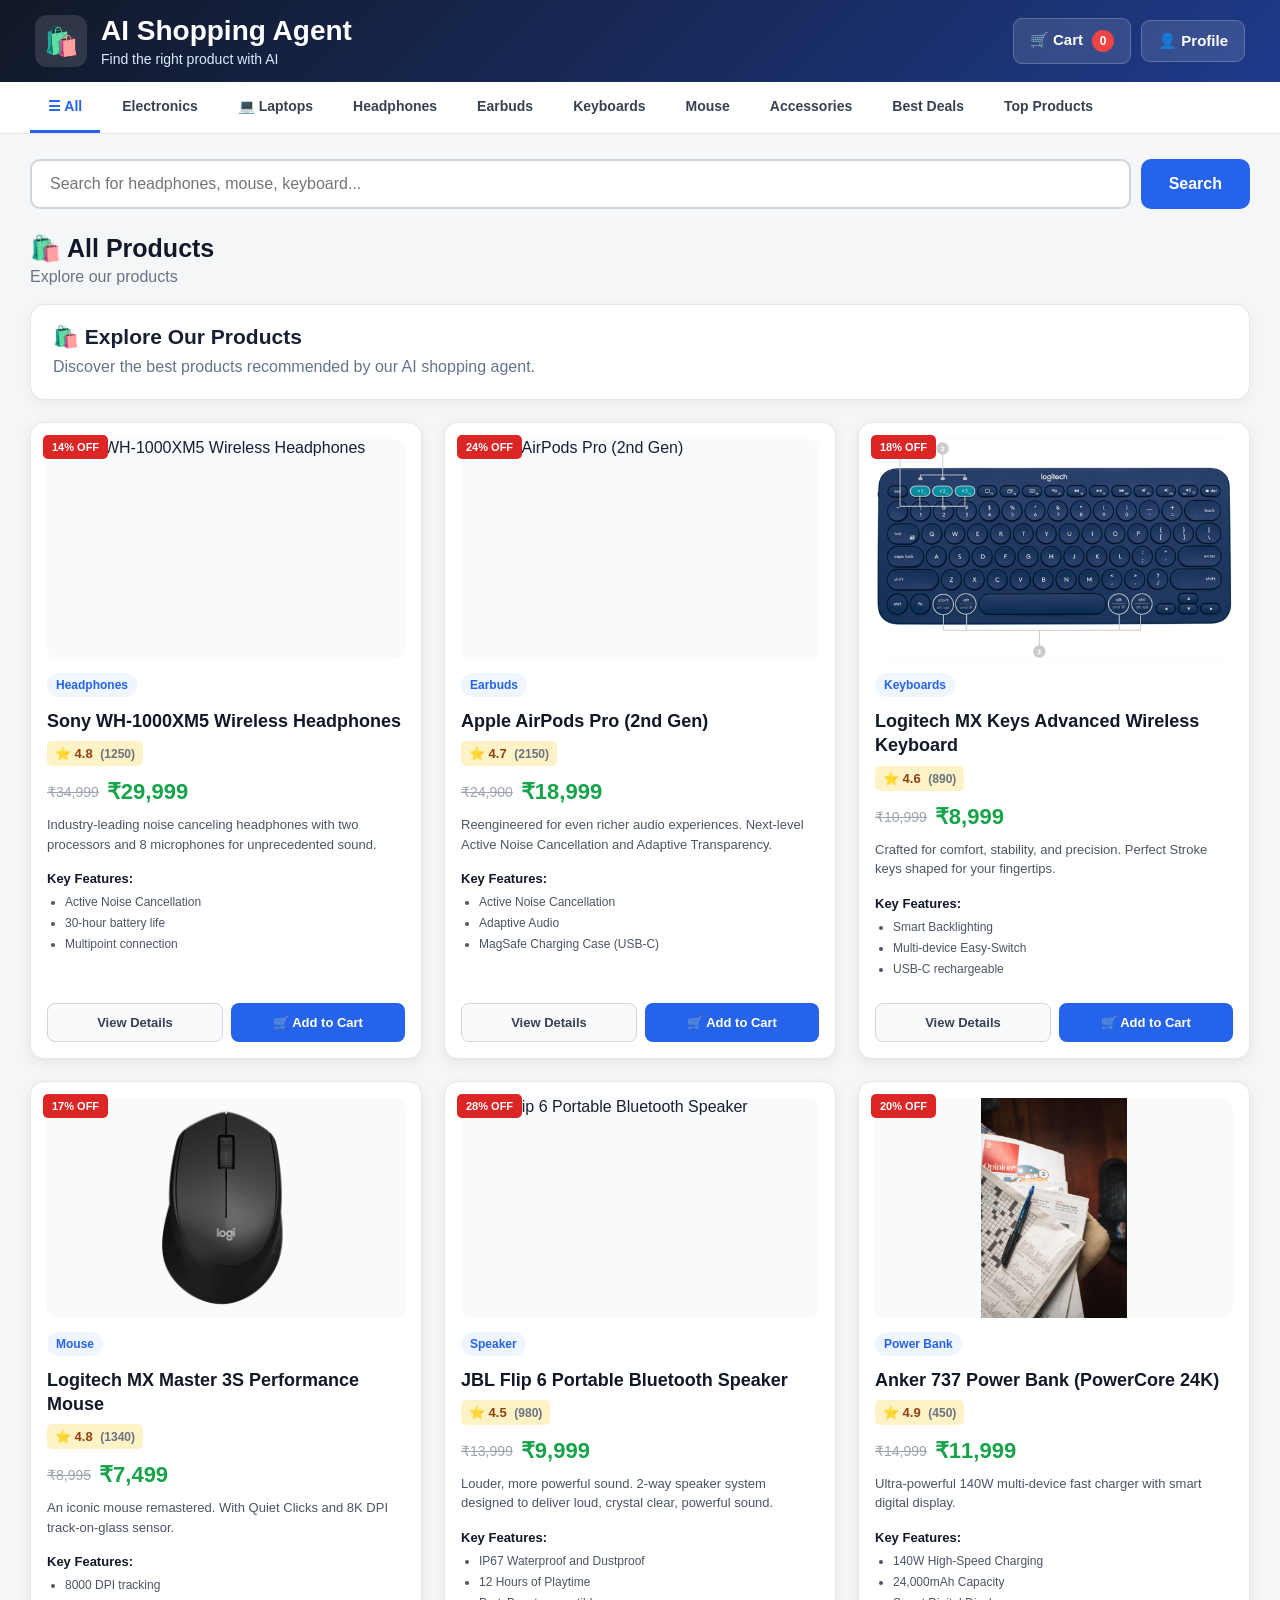
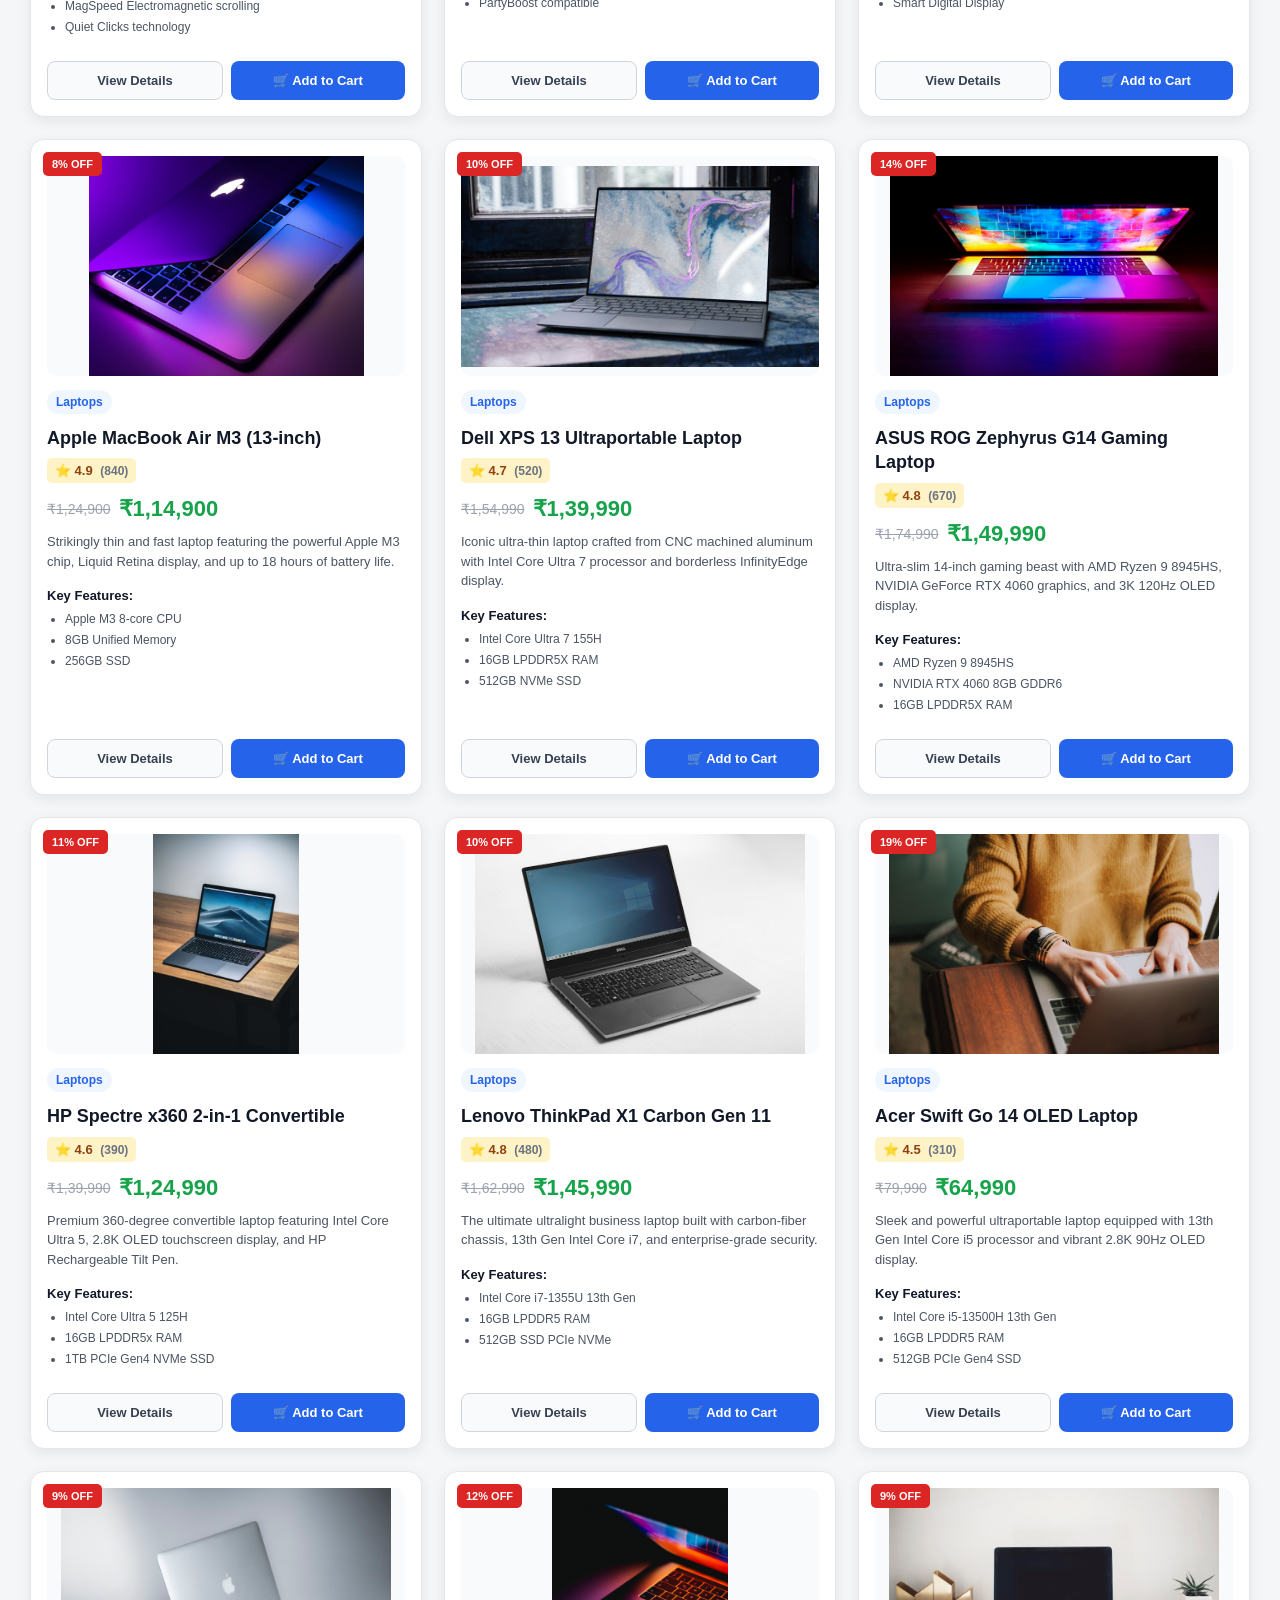
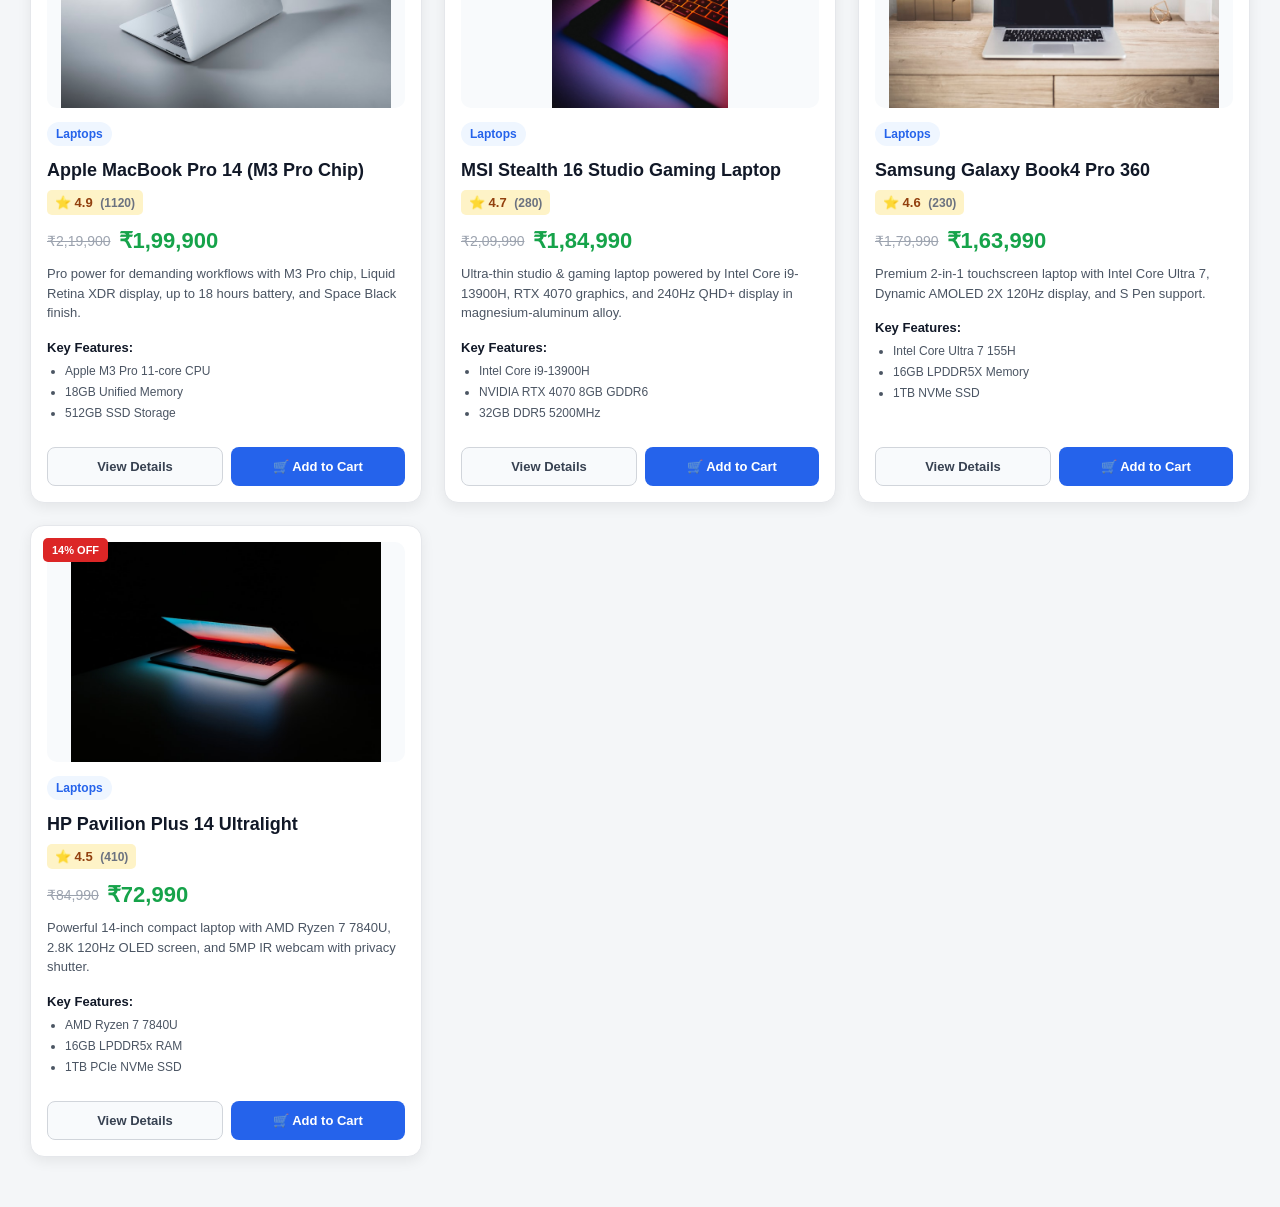
==== frontend/index.html @ 270a5b8c "Initial commit - AI Shopping Agent" ====
<!DOCTYPE html>
<html lang="en">
<head>
    <meta charset="UTF-8">
    <meta name="viewport" content="width=device-width, initial-scale=1.0">

    <title>AI Shopping Agent</title>

    <link rel="stylesheet" href="style.css">
</head>

<body>

    <!-- ================= HEADER ================= -->

    <header class="main-header">

        <div class="header-left">

            <div class="logo">🛍️</div>

            <div>
                <h1>AI Shopping Agent</h1>
                <p>Find the right product with AI</p>
            </div>

        </div>

        <div class="header-actions">

            <button
                id="cartButton"
                class="header-button"
                type="button"
            >
                🛒 Cart
                <span id="cartCount">0</span>
            </button>

            <button
                id="profileButton"
                class="header-button"
                type="button"
            >
                👤 Profile
            </button>

        </div>

    </header>


    <!-- ================= NAVIGATION ================= -->

    <nav class="navbar">

        <button
            class="nav-item active"
            data-category="all"
            type="button"
        >
            ☰ All
        </button>

        <button
            class="nav-item"
            data-category="electronics"
            type="button"
        >
            Electronics
        </button>

        <button
            class="nav-item"
            data-category="laptops"
            type="button"
        >
            💻 Laptops
        </button>

        <button
            class="nav-item"
            data-category="headphones"
            type="button"
        >
            Headphones
        </button>

        <button
            class="nav-item"
            data-category="earbuds"
            type="button"
        >
            Earbuds
        </button>

        <button
            class="nav-item"
            data-category="keyboards"
            type="button"
        >
            Keyboards
        </button>

        <button
            class="nav-item"
            data-category="mouse"
            type="button"
        >
            Mouse
        </button>

        <button
            class="nav-item"
            data-category="accessories"
            type="button"
        >
            Accessories
        </button>

        <button
            class="nav-item"
            data-category="deals"
            type="button"
        >
            Best Deals
        </button>

        <button
            class="nav-item"
            data-category="top"
            type="button"
        >
            Top Products
        </button>

    </nav>


    <!-- ================= MAIN ================= -->

    <main>

        <!-- ================= SEARCH ================= -->

        <section class="search-section">

            <div class="search-box">

                <input
                    type="text"
                    id="searchInput"
                    placeholder="Search for headphones, mouse, keyboard..."
                    autocomplete="off"
                >

                <button
                    id="searchButton"
                    type="button"
                >
                    Search
                </button>

            </div>

        </section>


        <!-- ================= AI ANSWER ================= -->

        <section
            id="aiAnswer"
            class="ai-answer"
            style="display:none;"
        >

            <h2>🤖 AI Recommendation</h2>

            <div id="aiAnswerContent"></div>

        </section>


        <!-- ================= PRODUCTS HEADER ================= -->

        <section class="products-header">

            <div>

                <h2>🛍️ All Products</h2>

                <p>
                    Explore our products
                </p>

            </div>

        </section>


        <!-- ================= PRODUCT AREA ================= -->

        <section class="product-section">

            <div class="product-intro">

                <h2>
                    🛍️ Explore Our Products
                </h2>

                <p>
                    Discover the best products recommended
                    by our AI shopping agent.
                </p>

            </div>


            <!--
                JavaScript loads all products here.
                CSS controls the horizontal grid.
            -->

            <div
                id="products"
                class="products"
            >

                <div
                    class="loading"
                    id="loading"
                >
                    Loading products...
                </div>

            </div>

        </section>

    </main>


    <!-- ================================================= -->
    <!-- ================= CART MODAL ==================== -->
    <!-- ================================================= -->

    <div
        id="cartModal"
        class="modal"
        style="display:none;"
    >

        <div class="modal-content">

            <button
                id="closeCart"
                class="modal-close"
                type="button"
            >
                ×
            </button>

            <h2>
                🛒 Your Cart
            </h2>

            <div id="cartItems">

                <p class="empty-message">
                    Your cart is empty.
                </p>

            </div>

            <div class="cart-footer">

                <strong>
                    Total:
                    ₹<span id="cartTotal">0</span>
                </strong>

                <button
                    id="checkoutButton"
                    class="checkout-button"
                    type="button"
                >
                    Proceed to Checkout
                </button>

            </div>

        </div>

    </div>


    <!-- ================================================= -->
    <!-- ================= CHECKOUT MODAL ================ -->
    <!-- ================================================= -->

    <!--
        IMPORTANT:
        This was missing from your previous index.html.

        Your script.js looks for:
        id="checkoutModal"

        So this section MUST exist.
    -->

    <div
        id="checkoutModal"
        class="modal"
        style="display:none;"
    >

        <div class="modal-content checkout-modal-content">

            <button
                id="closeCheckout"
                class="modal-close"
                type="button"
            >
                ×
            </button>


            <h2>
                💳 Checkout
            </h2>


            <p class="checkout-subtitle">
                Complete your order and proceed to payment.
            </p>


            <!-- ORDER SUMMARY -->

            <div
                id="checkoutSummary"
                class="checkout-summary"
            >

                <h3>
                    Order Summary
                </h3>

                <div id="checkoutItems">

                    <!-- JavaScript will add items here -->

                </div>


                <div class="checkout-total">

                    <strong>
                        Total Amount:
                    </strong>

                    <strong>
                        ₹<span id="checkoutTotal">0</span>
                    </strong>

                </div>

            </div>


            <!-- CUSTOMER DETAILS -->

            <div class="checkout-form">

                <h3>
                    Customer Details
                </h3>


                <label for="checkoutName">
                    Name
                </label>

                <input
                    type="text"
                    id="checkoutName"
                    placeholder="Enter your name"
                    autocomplete="name"
                >


                <label for="checkoutEmail">
                    Email
                </label>

                <input
                    type="email"
                    id="checkoutEmail"
                    placeholder="Enter your email"
                    autocomplete="email"
                >


                <label for="checkoutPhone">
                    Phone Number
                </label>

                <input
                    type="tel"
                    id="checkoutPhone"
                    placeholder="Enter your phone number"
                    autocomplete="tel"
                >


                <label for="checkoutAddress">
                    Delivery Address
                </label>

                <textarea
                    id="checkoutAddress"
                    placeholder="Enter full delivery address with pincode..."
                    rows="3"
                ></textarea>

            </div>


            <!-- PAYMENT BUTTON -->

            <button
                id="payNowButton"
                class="pay-now-button"
                type="button"
                onclick="startPayment()"
            >
                💳 Pay Now
            </button>


            <!-- BACK TO CART -->

            <button
                id="backToCart"
                class="back-cart-button"
                type="button"
            >
                ← Back to Cart
            </button>

        </div>

    </div>


    <!-- ================================================= -->
    <!-- ================= PROFILE MODAL ================= -->
    <!-- ================================================= -->

    <div
        id="profileModal"
        class="modal"
        style="display:none;"
    >

        <div class="modal-content profile-modal-content">

            <button
                id="closeProfile"
                class="modal-close"
                type="button"
            >
                ×
            </button>

            <!-- PROFILE HEADER BANNER -->
            <div class="profile-header-banner">
                <div class="profile-avatar-circle">
                    <span id="profileAvatarText">👤</span>
                </div>
                <div class="profile-user-headline">
                    <h2 id="profileDisplayName">User Account</h2>
                    <p id="profileDisplayEmail">Manage account settings, orders, and preferences</p>
                </div>
            </div>

            <!-- PROFILE TAB NAVIGATION -->
            <div class="profile-tabs">
                <button class="profile-tab active" data-tab="tab-account" type="button">
                    👤 Account
                </button>
                <button class="profile-tab" data-tab="tab-orders" type="button">
                    📦 My Orders
                </button>
                <button class="profile-tab" data-tab="tab-cart" type="button">
                    🛒 My Cart
                </button>
                <button class="profile-tab" data-tab="tab-settings" type="button">
                    ⚙️ Settings
                </button>
            </div>

            <!-- TAB 1: ACCOUNT DETAILS -->
            <div id="tab-account" class="profile-tab-content active">
                <div class="profile-info">
                    <label for="profileName">Full Name</label>
                    <input
                        type="text"
                        id="profileName"
                        placeholder="Enter your full name"
                        autocomplete="name"
                    >

                    <label for="profileEmail">Email Address</label>
                    <input
                        type="email"
                        id="profileEmail"
                        placeholder="Enter your email address"
                        autocomplete="email"
                    >

                    <label for="profilePhone">Phone Number</label>
                    <input
                        type="tel"
                        id="profilePhone"
                        placeholder="Enter your phone number"
                        autocomplete="tel"
                    >

                    <label for="profileAddress">Default Delivery Address</label>
                    <textarea
                        id="profileAddress"
                        placeholder="Enter default delivery address with pincode..."
                        rows="3"
                    ></textarea>

                    <button
                        id="saveProfile"
                        class="save-profile-button"
                        type="button"
                    >
                        💾 Save Account Details
                    </button>
                </div>
            </div>

            <!-- TAB 2: MY ORDERS -->
            <div id="tab-orders" class="profile-tab-content" style="display:none;">
                <div id="ordersList" class="orders-list">
                    <p class="empty-message">No past orders found. Start shopping today!</p>
                </div>
            </div>

            <!-- TAB 3: MY CART QUICK VIEW -->
            <div id="tab-cart" class="profile-tab-content" style="display:none;">
                <div id="profileCartSummary" class="profile-cart-summary">
                    <!-- JS renders cart preview -->
                </div>
            </div>

            <!-- TAB 4: SETTINGS & PREFERENCES -->
            <div id="tab-settings" class="profile-tab-content" style="display:none;">
                <div class="settings-group">
                    <div class="setting-item">
                        <div>
                            <strong>🔔 Order & Deal Notifications</strong>
                            <p style="font-size:12px; color:#64748b; margin-top:2px;">Get real-time AI recommendations and order updates</p>
                        </div>
                        <label class="toggle-switch">
                            <input type="checkbox" id="settingNotifications" checked>
                            <span class="slider"></span>
                        </label>
                    </div>

                    <div class="setting-item">
                        <div>
                            <strong>🌙 Dark Mode Theme</strong>
                            <p style="font-size:12px; color:#64748b; margin-top:2px;">Switch to high-contrast dark aesthetic UI</p>
                        </div>
                        <label class="toggle-switch">
                            <input type="checkbox" id="settingDarkMode">
                            <span class="slider"></span>
                        </label>
                    </div>

                    <div class="setting-item">
                        <div>
                            <strong>💱 Currency Symbol</strong>
                            <p style="font-size:12px; color:#64748b; margin-top:2px;">Choose display currency format</p>
                        </div>
                        <select id="settingCurrency" class="setting-select">
                            <option value="INR" selected>INR (₹)</option>
                            <option value="USD">USD ($)</option>
                            <option value="EUR">EUR (€)</option>
                        </select>
                    </div>

                    <div style="margin-top: 25px; border-top: 1px solid #e2e8f0; padding-top: 18px;">
                        <button type="button" class="danger-button" onclick="clearUserData()">
                            🗑️ Reset Local Account & Data
                        </button>
                    </div>
                </div>
            </div>

        </div>

    </div>


    <!-- ================================================= -->
    <!-- ============ ORDER SUCCESS MODAL ================ -->
    <!-- ================================================= -->

    <div
        id="orderSuccessModal"
        class="modal"
        style="display:none;"
    >

        <div class="modal-content success-modal-content" style="text-align: center; max-width: 500px;">

            <button
                id="closeOrderSuccess"
                class="modal-close"
                type="button"
                onclick="closeModal('orderSuccessModal')"
            >
                ×
            </button>

            <div style="font-size: 55px; margin-bottom: 8px;">🎉</div>

            <h2 style="color: #16a34a; margin-bottom: 6px;">Order Placed Successfully!</h2>
            <p style="color: #64748b; margin-bottom: 18px; font-size: 14px;">Thank you for shopping with AI Shopping Agent.</p>

            <div id="orderSuccessDetails" style="background: #f8fafc; border: 1px solid #e2e8f0; border-radius: 12px; padding: 16px; text-align: left; margin-bottom: 20px; font-size: 14px; line-height: 1.6;">
            </div>

            <button
                type="button"
                class="pay-now-button"
                style="background: #16a34a;"
                onclick="closeModal('orderSuccessModal')"
            >
                🛍️ Continue Shopping
            </button>

        </div>

    </div>



    <!-- ================================================= -->
    <!-- ============== PRODUCT DETAILS MODAL ============ -->
    <!-- ================================================= -->

    <div
        id="productModal"
        class="modal"
        style="display:none;"
    >

        <div class="modal-content product-modal-content">

            <button
                id="closeProduct"
                class="modal-close"
                type="button"
            >
                ×
            </button>

            <div id="productDetails"></div>

        </div>

    </div>


    <!-- ================================================= -->
    <!-- ================= TOAST MESSAGE ================= -->
    <!-- ================================================= -->

    <div
        id="toast"
        class="toast"
        style="display:none;"
    >
    </div>


    <!-- ================================================= -->
    <!-- ================= RAZORPAY ====================== -->
    <!-- ================================================= -->

    <!-- Razorpay Checkout SDK -->

    <script src="https://checkout.razorpay.com/v1/checkout.js"></script>


    <!-- ================================================= -->
    <!-- ================= YOUR SCRIPT ==================== -->
    <!-- ================================================= -->

    <script src="script.js"></script>

</body>
</html>
---- frontend/style.css ----
/* =========================================================
   GLOBAL
========================================================= */

* {
    box-sizing: border-box;
    margin: 0;
    padding: 0;
}

html {
    scroll-behavior: smooth;
}

body {
    font-family: Arial, Helvetica, sans-serif;
    background: #f4f6f8;
    color: #172033;
    min-height: 100vh;
}


/* =========================================================
   HEADER
========================================================= */

.main-header {
    width: 100%;
    min-height: 78px;
    background: linear-gradient(135deg, #111827, #1e3a8a);
    color: white;

    display: flex;
    align-items: center;
    justify-content: space-between;

    padding: 15px 35px;
    gap: 20px;
}

.header-left {
    display: flex;
    align-items: center;
    gap: 14px;
}

.logo {
    width: 52px;
    height: 52px;

    display: flex;
    align-items: center;
    justify-content: center;

    background: rgba(255, 255, 255, 0.12);
    border-radius: 12px;

    font-size: 28px;
}

.header-left h1 {
    font-size: 28px;
    margin-bottom: 4px;
}

.header-left p {
    font-size: 14px;
    color: #dbeafe;
}

.header-actions {
    display: flex;
    align-items: center;
    gap: 10px;
}

.header-button {
    border: 1px solid rgba(255,255,255,0.2);
    background: rgba(255,255,255,0.12);
    color: white;

    padding: 11px 16px;
    border-radius: 9px;

    cursor: pointer;
    font-size: 15px;
    font-weight: 600;

    transition: 0.2s ease;
}

.header-button:hover {
    background: rgba(255,255,255,0.22);
    transform: translateY(-1px);
}

#cartCount {
    display: inline-flex;

    min-width: 22px;
    height: 22px;

    align-items: center;
    justify-content: center;

    margin-left: 5px;

    background: #ef4444;
    color: white;

    border-radius: 50%;

    font-size: 12px;
    font-weight: bold;
}


/* =========================================================
   NAVIGATION
========================================================= */

.navbar {
    width: 100%;

    background: white;
    border-bottom: 1px solid #e5e7eb;

    display: flex;
    align-items: center;

    gap: 4px;

    padding: 0 30px;

    overflow-x: auto;
}

.nav-item {
    flex-shrink: 0;

    border: none;
    background: transparent;

    padding: 16px 18px;

    color: #374151;

    font-size: 14px;
    font-weight: 600;

    cursor: pointer;

    border-bottom: 3px solid transparent;

    transition: 0.2s ease;
}

.nav-item:hover {
    color: #2563eb;
    background: #f8fafc;
}

.nav-item.active {
    color: #2563eb;
    border-bottom-color: #2563eb;
}


/* =========================================================
   MAIN
========================================================= */

main {
    width: 100%;
    max-width: 1500px;

    margin: 0 auto;

    padding: 25px 30px 50px;
}


/* =========================================================
   SEARCH
========================================================= */

.search-section {
    margin-bottom: 25px;
}

.search-box {
    width: 100%;

    display: flex;
    align-items: stretch;

    gap: 10px;
}

.search-box input {
    flex: 1;

    min-width: 0;

    height: 50px;

    padding: 0 18px;

    border: 2px solid #d1d5db;
    border-radius: 10px;

    background: white;

    font-size: 16px;

    outline: none;

    transition: 0.2s ease;
}

.search-box input:focus {
    border-color: #2563eb;
    box-shadow: 0 0 0 3px rgba(37,99,235,0.1);
}

.search-box button {
    flex-shrink: 0;

    height: 50px;

    padding: 0 28px;

    border: none;
    border-radius: 10px;

    background: #2563eb;
    color: white;

    font-size: 16px;
    font-weight: bold;

    cursor: pointer;

    transition: 0.2s ease;
}

.search-box button:hover {
    background: #1d4ed8;
}


/* =========================================================
   AI ANSWER
========================================================= */

#aiAnswer {
    background: white;

    border: 1px solid #dbeafe;
    border-left: 5px solid #2563eb;

    border-radius: 14px;

    padding: 22px 25px;

    margin-bottom: 25px;

    box-shadow: 0 5px 18px rgba(0,0,0,0.06);
}

#aiAnswer h2 {
    color: #2563eb;
    font-size: 21px;
    margin-bottom: 15px;
}

#aiAnswerContent {
    color: #374151;
    line-height: 1.6;
}

.recommendation-item {
    background: #f8fafc;

    border-left: 4px solid #2563eb;

    padding: 13px 15px;

    margin: 10px 0;

    border-radius: 7px;

    font-size: 16px;
    font-weight: 600;
}

.recommendation-reason {
    margin: 6px 0 12px 18px;

    color: #4b5563;

    line-height: 1.5;
}


/* =========================================================
   PRODUCTS HEADER
========================================================= */

.products-header {
    display: flex;
    align-items: center;
    justify-content: space-between;

    margin-bottom: 18px;
}

.products-header h2 {
    font-size: 25px;
    color: #111827;
}

.products-header p {
    margin-top: 5px;
    color: #6b7280;
}


/* =========================================================
   PRODUCT SECTION
========================================================= */

.product-section {
    width: 100%;
}

.product-intro {
    background: white;

    padding: 20px 22px;

    border-radius: 14px;

    margin-bottom: 22px;

    border: 1px solid #e5e7eb;

    box-shadow: 0 3px 12px rgba(0,0,0,0.05);
}

.product-intro h2 {
    font-size: 21px;
    margin-bottom: 6px;
}

.product-intro p {
    color: #64748b;
    line-height: 1.5;
}


/* =========================================================
   PRODUCT GRID
   THIS IS THE IMPORTANT PART
========================================================= */

#products,
.products {
    width: 100%;

    display: grid;

    /*
       4 PRODUCTS PER ROW ON LARGE SCREENS
    */
    grid-template-columns: repeat(4, minmax(0, 1fr));

    gap: 22px;

    align-items: stretch;
}


/* =========================================================
   PRODUCT CARD
========================================================= */

.product-card {
    position: relative;

    width: 100%;
    min-width: 0;

    background: #ffffff;

    border: 1px solid #e5e7eb;

    border-radius: 14px;

    padding: 16px;

    overflow: hidden;

    display: flex;
    flex-direction: column;

    box-shadow: 0 4px 14px rgba(0,0,0,0.07);

    transition:
        transform 0.2s ease,
        box-shadow 0.2s ease;

    min-height: 470px;
}

.product-card:hover {
    transform: translateY(-5px);

    box-shadow: 0 12px 28px rgba(0,0,0,0.13);
}


/* =========================================================
   PRODUCT IMAGE
========================================================= */

.product-image {
    width: 100%;
    height: 220px;

    object-fit: contain;

    display: block;

    background: #f8fafc;

    border-radius: 10px;

    margin-bottom: 14px;
}


/* =========================================================
   DISCOUNT
========================================================= */

.discount-badge {
    position: absolute;

    top: 12px;
    left: 12px;

    z-index: 5;

    background: #dc2626;
    color: white;

    padding: 6px 9px;

    border-radius: 5px;

    font-size: 11px;
    font-weight: 700;
}


/* =========================================================
   CATEGORY
========================================================= */

.category {
    display: inline-block;

    width: fit-content;

    padding: 5px 9px;

    margin-bottom: 7px;

    background: #eff6ff;
    color: #2563eb;

    border-radius: 20px;

    font-size: 12px;
    font-weight: 600;

    text-transform: capitalize;
}


/* =========================================================
   PRODUCT TITLE
========================================================= */

.product-card h3 {
    font-size: 18px;

    line-height: 1.35;

    color: #111827;

    margin: 5px 0 8px;
}


/* =========================================================
   RATING
========================================================= */

.rating {
    display: inline-block;

    width: fit-content;

    background: #fef3c7;
    color: #92400e;

    padding: 5px 8px;

    border-radius: 5px;

    font-size: 13px;
    font-weight: 600;

    margin-bottom: 8px;
}

.review-count {
    color: #6b7280;

    font-size: 12px;

    margin-left: 4px;
}


/* =========================================================
   PRICE
========================================================= */

.price-section {
    display: flex;

    align-items: center;

    flex-wrap: wrap;

    gap: 8px;

    margin: 5px 0 10px;
}

.old-price {
    color: #9ca3af;

    font-size: 14px;

    text-decoration: line-through;
}

.price-section .price {
    color: #16a34a;

    font-size: 22px;

    font-weight: 700;

    margin: 0;
}


/* =========================================================
   PRODUCT DESCRIPTION
========================================================= */

.product-card p {
    color: #4b5563;

    font-size: 13px;

    line-height: 1.5;

    margin-bottom: 10px;
}

.product-card strong {
    display: block;

    color: #111827;

    font-size: 13px;

    margin: 7px 0;
}

.product-card ul {
    padding-left: 18px;

    margin-bottom: 12px;
}

.product-card li {
    color: #4b5563;

    font-size: 12px;

    line-height: 1.5;

    margin-bottom: 3px;
}


/* =========================================================
   PRODUCT ACTIONS
========================================================= */

.product-actions {
    display: flex;

    gap: 8px;

    margin-top: auto;

    padding-top: 10px;
}

.details-button {
    flex: 1;

    border: 1px solid #d1d5db;

    background: #f8fafc;
    color: #374151;

    padding: 11px 8px;

    border-radius: 8px;

    cursor: pointer;

    font-weight: 600;

    font-size: 13px;

    transition: 0.2s ease;
}

.details-button:hover {
    background: #e5e7eb;
}


/* =========================================================
   BUY BUTTON
========================================================= */

.buy-button {
    flex: 1;

    display: block;

    width: 100%;

    text-align: center;

    padding: 11px 8px;

    border: none;

    border-radius: 8px;

    background: #2563eb;
    color: white;

    text-decoration: none;

    font-size: 13px;
    font-weight: 700;

    cursor: pointer;

    transition: 0.2s ease;
}

.buy-button:hover {
    background: #1d4ed8;
}


/* =========================================================
   LOADING
========================================================= */

.loading {
    grid-column: 1 / -1;

    text-align: center;

    padding: 50px 20px;

    background: white;

    border-radius: 14px;

    color: #2563eb;

    font-size: 17px;

    border: 1px solid #e5e7eb;
}


/* =========================================================
   ERROR
========================================================= */

.error {
    grid-column: 1 / -1;

    color: #b91c1c;

    background: #fee2e2;

    border: 1px solid #fecaca;

    padding: 16px;

    border-radius: 10px;

    text-align: center;
}


/* =========================================================
   MODAL
========================================================= */

.modal {
    position: fixed;

    inset: 0;

    z-index: 9999;

    background: rgba(0,0,0,0.65);

    display: none;

    align-items: center;
    justify-content: center;

    padding: 20px;
}

.modal.show {
    display: flex !important;
}

.modal-content {
    position: relative;

    width: 100%;
    max-width: 600px;

    max-height: 90vh;

    overflow-y: auto;

    background: white;

    border-radius: 16px;

    padding: 28px;

    box-shadow: 0 20px 60px rgba(0,0,0,0.3);
}

.modal-close {
    position: absolute;

    top: 12px;
    right: 12px;

    width: 35px;
    height: 35px;

    border: none;

    border-radius: 50%;

    background: #f1f5f9;

    color: #374151;

    font-size: 22px;

    cursor: pointer;

    z-index: 10;
}

.modal-close:hover {
    background: #e2e8f0;
}


/* =========================================================
   CART
========================================================= */

#cartItems {
    margin-top: 20px;
    display: flex;
    flex-direction: column;
    gap: 12px;
}

.cart-item {
    display: flex;
    align-items: center;
    gap: 14px;
    padding: 12px;
    background: #f8fafc;
    border: 1px solid #e2e8f0;
    border-radius: 10px;
}

.cart-item img {
    width: 60px;
    height: 60px;
    object-fit: contain;
    background: white;
    border-radius: 8px;
    padding: 4px;
}

.cart-item-details {
    flex: 1;
    min-width: 0;
}

.cart-item-details h4 {
    font-size: 14px;
    font-weight: 600;
    color: #1e293b;
    margin-bottom: 4px;
    white-space: nowrap;
    overflow: hidden;
    text-overflow: ellipsis;
}

.cart-item-price {
    font-size: 14px;
    font-weight: 700;
    color: #16a34a;
}

.cart-item-controls {
    display: flex;
    align-items: center;
    gap: 8px;
}

.cart-item-controls button {
    width: 28px;
    height: 28px;
    border: 1px solid #cbd5e1;
    background: white;
    border-radius: 6px;
    cursor: pointer;
    font-weight: bold;
    display: flex;
    align-items: center;
    justify-content: center;
    transition: 0.2s ease;
}

.cart-item-controls button:hover {
    background: #e2e8f0;
}

.cart-item-controls button.remove-btn {
    border: none;
    background: #fee2e2;
    color: #ef4444;
}

.cart-item-controls button.remove-btn:hover {
    background: #fca5a5;
}

.buy-button.in-cart {
    background: #059669;
}

.buy-button.in-cart:hover {
    background: #047857;
}

.pay-now-button {
    width: 100%;
    background: #2563eb;
    color: white;
    border: none;
    border-radius: 10px;
    padding: 14px;
    font-size: 16px;
    font-weight: 700;
    cursor: pointer;
    margin-top: 18px;
    transition: 0.2s ease;
}

.pay-now-button:hover {
    background: #1d4ed8;
}

.back-cart-button {
    width: 100%;
    background: transparent;
    color: #64748b;
    border: 1px solid #cbd5e1;
    border-radius: 10px;
    padding: 11px;
    font-size: 14px;
    font-weight: 600;
    cursor: pointer;
    margin-top: 10px;
    transition: 0.2s ease;
}

.back-cart-button:hover {
    background: #f1f5f9;
    color: #1e293b;
}

.empty-message {
    text-align: center;
    padding: 30px;
    color: #6b7280;
}

.cart-footer {
    display: flex;

    align-items: center;
    justify-content: space-between;

    gap: 15px;

    margin-top: 22px;

    padding-top: 18px;

    border-top: 1px solid #e5e7eb;
}

.checkout-button {
    border: none;

    background: #16a34a;
    color: white;

    padding: 12px 18px;

    border-radius: 9px;

    cursor: pointer;

    font-size: 14px;
    font-weight: 700;

    transition: 0.2s ease;
}

.checkout-button:hover {
    background: #15803d;
}


/* =========================================================
   PROFILE
========================================================= */

/* =========================================================
   PROFILE & ACCOUNT HUB
========================================================= */

.profile-modal-content {
    max-width: 650px;
    padding: 24px;
}

.profile-header-banner {
    display: flex;
    align-items: center;
    gap: 16px;
    background: linear-gradient(135deg, #1e3a8a, #2563eb);
    color: white;
    padding: 18px 22px;
    border-radius: 12px;
    margin-bottom: 20px;
}

.profile-avatar-circle {
    width: 56px;
    height: 56px;
    border-radius: 50%;
    background: rgba(255, 255, 255, 0.2);
    backdrop-filter: blur(5px);
    display: flex;
    align-items: center;
    justify-content: center;
    font-size: 28px;
    border: 2px solid rgba(255, 255, 255, 0.4);
    flex-shrink: 0;
}

.profile-user-headline h2 {
    font-size: 20px;
    font-weight: 700;
    margin-bottom: 2px;
    color: white;
}

.profile-user-headline p {
    font-size: 13px;
    color: #dbeafe;
}

.profile-tabs {
    display: flex;
    gap: 6px;
    border-bottom: 2px solid #e2e8f0;
    margin-bottom: 20px;
    overflow-x: auto;
}

.profile-tab {
    border: none;
    background: transparent;
    padding: 10px 16px;
    font-size: 14px;
    font-weight: 600;
    color: #64748b;
    cursor: pointer;
    border-bottom: 3px solid transparent;
    margin-bottom: -2px;
    transition: 0.2s ease;
    white-space: nowrap;
}

.profile-tab:hover {
    color: #2563eb;
}

.profile-tab.active {
    color: #2563eb;
    border-bottom-color: #2563eb;
}

.profile-tab-content {
    animation: fadeIn 0.25s ease-in-out;
}

@keyframes fadeIn {
    from { opacity: 0; transform: translateY(4px); }
    to { opacity: 1; transform: translateY(0); }
}

.profile-info {
    display: flex;
    flex-direction: column;
    text-align: left;
    gap: 8px;
}

.profile-info label {
    font-size: 13px;
    font-weight: 600;
    color: #374151;
    margin-top: 6px;
}

.profile-info input,
.profile-info textarea {
    width: 100%;
    padding: 12px;
    border: 1px solid #d1d5db;
    border-radius: 8px;
    outline: none;
    font-family: inherit;
    font-size: 14px;
    transition: 0.2s ease;
}

.profile-info input:focus,
.profile-info textarea:focus {
    border-color: #2563eb;
    box-shadow: 0 0 0 3px rgba(37,99,235,0.1);
}

.save-profile-button {
    margin-top: 16px;
    padding: 13px;
    border: none;
    border-radius: 9px;
    background: #2563eb;
    color: white;
    font-weight: 700;
    font-size: 15px;
    cursor: pointer;
    transition: 0.2s ease;
}

.save-profile-button:hover {
    background: #1d4ed8;
}

/* ORDER HISTORY CARDS */
.orders-list {
    display: flex;
    flex-direction: column;
    gap: 14px;
    max-height: 400px;
    overflow-y: auto;
}

.order-card {
    background: #f8fafc;
    border: 1px solid #e2e8f0;
    border-radius: 12px;
    padding: 16px;
    text-align: left;
    transition: 0.2s ease;
}

.order-card:hover {
    border-color: #cbd5e1;
    box-shadow: 0 4px 12px rgba(0,0,0,0.05);
}

.order-card-header {
    display: flex;
    justify-content: space-between;
    align-items: center;
    margin-bottom: 10px;
    padding-bottom: 10px;
    border-bottom: 1px dashed #cbd5e1;
}

.order-card-id {
    font-weight: 700;
    color: #2563eb;
    font-size: 14px;
}

.order-card-status {
    padding: 4px 10px;
    border-radius: 20px;
    font-size: 11px;
    font-weight: 700;
    background: #dcfce7;
    color: #15803d;
}

.order-card-body {
    font-size: 13px;
    color: #475569;
    line-height: 1.6;
}

/* SETTINGS & TOGGLE SWITCHES */
.settings-group {
    display: flex;
    flex-direction: column;
    gap: 16px;
    text-align: left;
}

.setting-item {
    display: flex;
    justify-content: space-between;
    align-items: center;
    padding: 14px 16px;
    background: #f8fafc;
    border: 1px solid #e2e8f0;
    border-radius: 10px;
}

.setting-select {
    padding: 8px 12px;
    border-radius: 8px;
    border: 1px solid #cbd5e1;
    outline: none;
    font-size: 14px;
}

.toggle-switch {
    position: relative;
    display: inline-block;
    width: 48px;
    height: 26px;
    flex-shrink: 0;
}

.toggle-switch input {
    opacity: 0;
    width: 0;
    height: 0;
}

.slider {
    position: absolute;
    cursor: pointer;
    inset: 0;
    background-color: #cbd5e1;
    transition: .3s;
    border-radius: 34px;
}

.slider:before {
    position: absolute;
    content: "";
    height: 20px;
    width: 20px;
    left: 3px;
    bottom: 3px;
    background-color: white;
    transition: .3s;
    border-radius: 50%;
}

input:checked + .slider {
    background-color: #2563eb;
}

input:checked + .slider:before {
    transform: translateX(22px);
}

.danger-button {
    width: 100%;
    padding: 12px;
    background: #fee2e2;
    color: #dc2626;
    border: 1px solid #fca5a5;
    border-radius: 8px;
    font-weight: 700;
    cursor: pointer;
    transition: 0.2s ease;
}

.danger-button:hover {
    background: #fca5a5;
    color: #991b1b;
}

/* =========================================================
   DARK MODE THEME OVERRIDES
========================================================= */

body.dark-mode {
    background: #0f172a;
    color: #f8fafc;
}

body.dark-mode .main-header {
    background: linear-gradient(135deg, #020617, #1e293b);
}

body.dark-mode .navbar {
    background: #1e293b;
    border-bottom-color: #334155;
}

body.dark-mode .nav-item {
    color: #cbd5e1;
}

body.dark-mode .nav-item:hover,
body.dark-mode .nav-item.active {
    color: #60a5fa;
    background: #334155;
    border-bottom-color: #60a5fa;
}

body.dark-mode .product-card,
body.dark-mode .product-intro,
body.dark-mode #aiAnswer,
body.dark-mode .modal-content {
    background: #1e293b;
    border-color: #334155;
    color: #f8fafc;
}

body.dark-mode .product-card h3,
body.dark-mode .products-header h2,
body.dark-mode .product-intro h2,
body.dark-mode .modal-content h2,
body.dark-mode .modal-content h3,
body.dark-mode .modal-content h4 {
    color: #f8fafc;
}

body.dark-mode .product-card p,
body.dark-mode .product-card li,
body.dark-mode .product-intro p {
    color: #94a3b8;
}

body.dark-mode .product-image,
body.dark-mode .cart-item,
body.dark-mode .order-card,
body.dark-mode .setting-item,
body.dark-mode .checkout-summary,
body.dark-mode #orderSuccessDetails {
    background: #0f172a !important;
    border-color: #334155 !important;
    color: #f8fafc !important;
}

body.dark-mode input,
body.dark-mode textarea,
body.dark-mode select {
    background: #0f172a;
    color: #f8fafc;
    border-color: #334155;
}

body.dark-mode .details-button {
    background: #334155;
    color: #f8fafc;
    border-color: #475569;
}

body.dark-mode .modal-close {
    background: #334155;
    color: #f8fafc;
}


.save-profile-button:hover {
    background: #1d4ed8;
}


/* =========================================================
   CHECKOUT
========================================================= */

.checkout-modal-content {
    max-width: 650px;
}

.checkout-modal-content h2 {
    font-size: 25px;

    margin-bottom: 18px;
}

.checkout-container h3 {
    font-size: 17px;

    margin: 18px 0 12px;

    color: #111827;
}

.checkout-summary {
    background: #f8fafc;

    border: 1px solid #e5e7eb;

    border-radius: 10px;

    padding: 15px;
}

.checkout-total {
    display: flex;

    justify-content: space-between;

    align-items: center;

    border-top: 1px solid #d1d5db;

    padding-top: 14px;

    margin-top: 12px;

    font-size: 17px;
}

.checkout-form {
    display: flex;

    flex-direction: column;

    gap: 7px;
}

.checkout-form label {
    color: #374151;

    font-size: 13px;

    font-weight: 600;

    margin-top: 5px;
}

.checkout-form input,
.checkout-form textarea {
    width: 100%;

    padding: 12px;

    border: 1px solid #d1d5db;

    border-radius: 8px;

    font-family: inherit;

    font-size: 14px;

    outline: none;

    resize: vertical;
}

.checkout-form input:focus,
.checkout-form textarea:focus {
    border-color: #2563eb;

    box-shadow: 0 0 0 2px rgba(37,99,235,0.1);
}

.payment-section {
    margin-top: 20px;
}

#razorpayButton {
    width: 100%;

    background: #2563eb;

    color: white;

    border: none;

    border-radius: 9px;

    padding: 14px;

    font-size: 16px;

    font-weight: 700;

    cursor: pointer;
}

#razorpayButton:hover {
    background: #1d4ed8;
}


/* =========================================================
   PRODUCT DETAILS
========================================================= */

.product-modal-content {
    max-width: 650px;
}

#productDetails {
    padding-top: 15px;
}

.modal-product-image {
    display: block;

    width: 260px;
    height: 260px;

    object-fit: contain;

    margin: 10px auto 20px;

    background: #f8fafc;

    border-radius: 12px;
}

.modal-category {
    color: #64748b;

    margin-bottom: 10px;
}

.modal-price {
    font-size: 26px;

    font-weight: 700;

    color: #16a34a;

    margin: 10px 0;
}

.modal-description {
    color: #4b5563;

    line-height: 1.6;

    margin-bottom: 15px;
}

.modal-features {
    padding-left: 20px;

    line-height: 1.8;

    color: #374151;
}

.modal-buy {
    display: block;

    margin-top: 20px;

    width: 100%;
}


/* =========================================================
   TOAST
========================================================= */

.toast {
    position: fixed;

    bottom: 25px;
    right: 25px;

    z-index: 10000;

    background: #111827;
    color: white;

    padding: 13px 18px;

    border-radius: 9px;

    box-shadow: 0 8px 25px rgba(0,0,0,0.2);

    font-size: 14px;

    max-width: 350px;
}


/* =========================================================
   LARGE SCREEN
========================================================= */

@media (min-width: 1400px) {

    #products,
    .products {
        grid-template-columns: repeat(4, minmax(0, 1fr));
    }

}


/* =========================================================
   MEDIUM SCREEN
   3 PRODUCTS PER ROW
========================================================= */

@media (min-width: 901px) and (max-width: 1399px) {

    #products,
    .products {
        grid-template-columns: repeat(3, minmax(0, 1fr));
    }

}


/* =========================================================
   TABLET
   2 PRODUCTS PER ROW
========================================================= */

@media (min-width: 601px) and (max-width: 900px) {

    main {
        padding-left: 18px;
        padding-right: 18px;
    }

    #products,
    .products {
        grid-template-columns: repeat(2, minmax(0, 1fr));
    }

    .main-header {
        padding: 14px 18px;
    }

    .navbar {
        padding: 0 15px;
    }

}


/* =========================================================
   MOBILE
   1 PRODUCT PER ROW
========================================================= */

@media (max-width: 600px) {

    .main-header {
        padding: 14px;

        flex-direction: column;

        align-items: stretch;
    }

    .header-left {
        justify-content: center;
    }

    .header-left h1 {
        font-size: 22px;
    }

    .header-left p {
        font-size: 12px;
    }

    .header-actions {
        justify-content: center;
    }

    .header-button {
        flex: 1;
    }

    .navbar {
        padding: 0 10px;
    }

    .nav-item {
        padding: 14px 13px;
    }

    main {
        padding: 18px 12px 35px;
    }

    .search-box {
        flex-direction: column;
    }

    .search-box button {
        width: 100%;
    }

    #products,
    .products {
        grid-template-columns: 1fr;
    }

    .product-card {
        min-height: auto;
    }

    .product-image {
        height: 230px;
    }

    .cart-footer {
        flex-direction: column;

        align-items: stretch;
    }

    .checkout-button {
        width: 100%;
    }

    .modal {
        padding: 10px;
    }

    .modal-content {
        padding: 22px 17px;
    }

    .modal-product-image {
        width: 200px;
        height: 200px;
    }

}
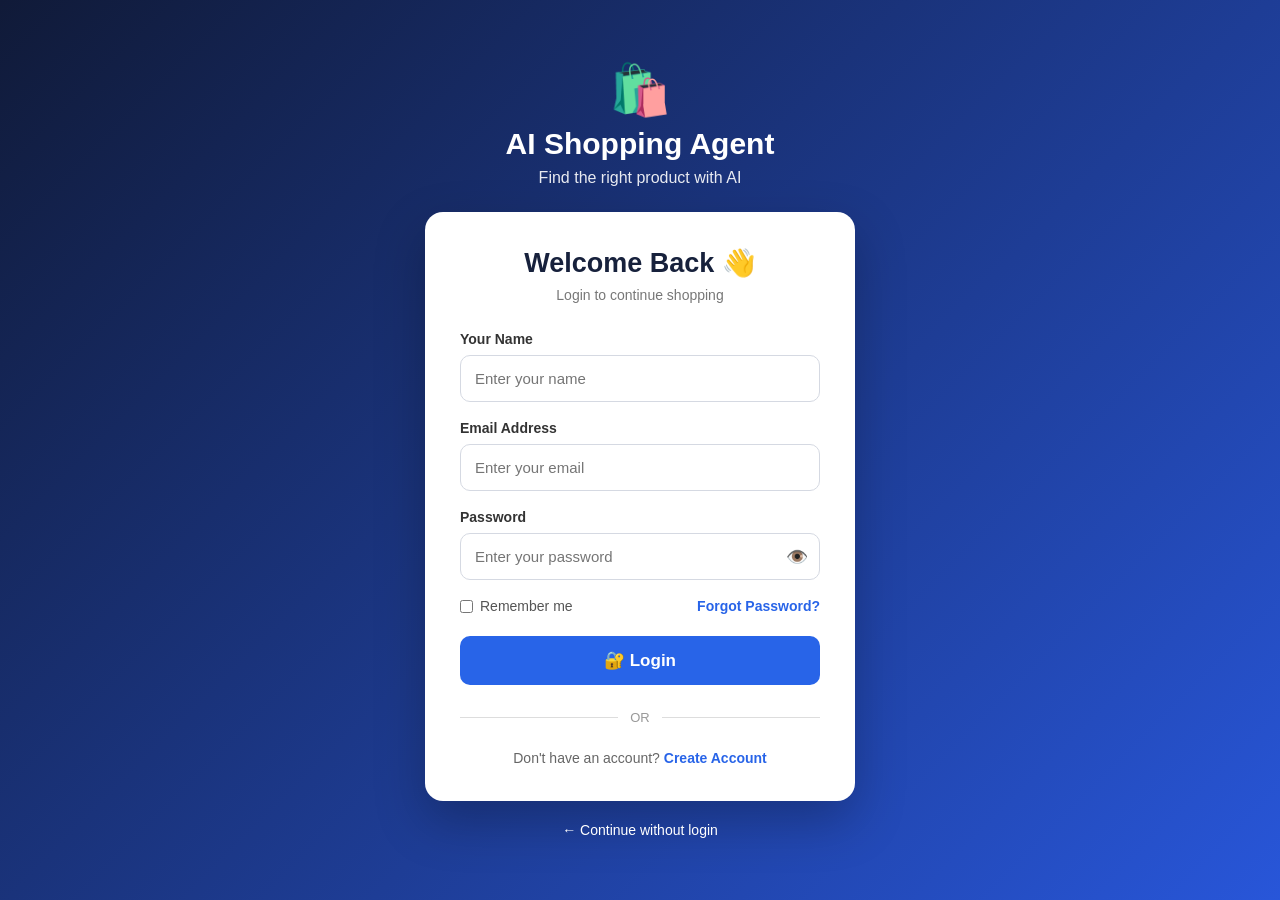
==== commit 48aa2bb5: "Add login protection" ====
--- a/frontend/index.html
+++ b/frontend/index.html
@@ -10,6 +10,11 @@
 </head>
 
 <body>
+    <script>
+if (localStorage.getItem("isLoggedIn") !== "true") {
+    window.location.href = "login.html";
+}
+</script>
 
     <!-- ================= HEADER ================= -->
 
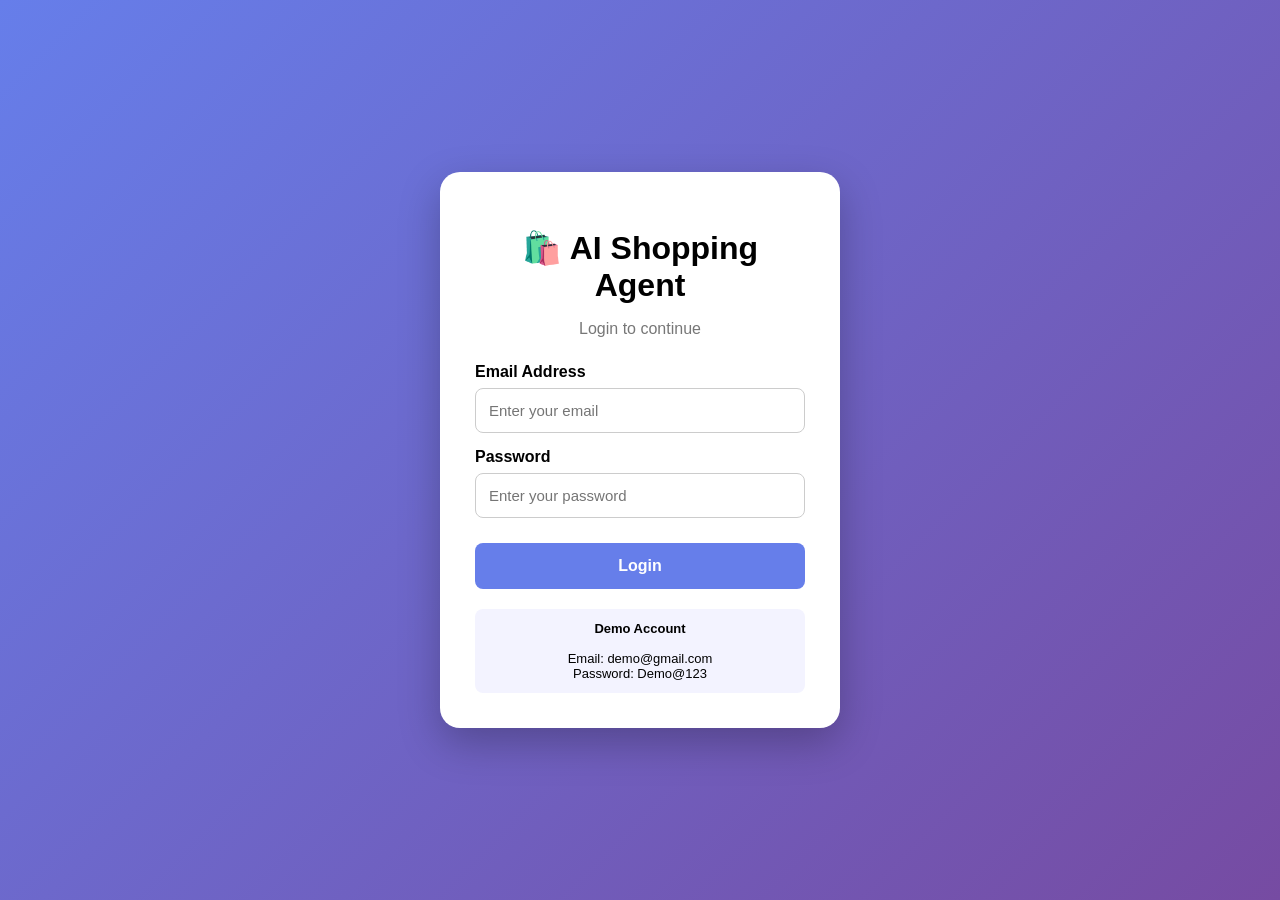
==== commit 89757070: "Add login protection" ====
--- a/frontend/index.html
+++ b/frontend/index.html
@@ -1,51 +1,1388 @@
 <!DOCTYPE html>
 <html lang="en">
+
 <head>
     <meta charset="UTF-8">
-    <meta name="viewport" content="width=device-width, initial-scale=1.0">
+
+    <meta name="viewport"
+        content="width=device-width, initial-scale=1.0">
 
     <title>AI Shopping Agent</title>
 
-    <link rel="stylesheet" href="style.css">
+    <style>
+
+        /* =====================================================
+           RESET
+        ===================================================== */
+
+        * {
+            box-sizing: border-box;
+            margin: 0;
+            padding: 0;
+        }
+
+        html {
+            scroll-behavior: smooth;
+        }
+
+        body {
+            font-family: Arial, Helvetica, sans-serif;
+            background: #f1f3f6;
+            color: #172033;
+        }
+
+
+        /* =====================================================
+           HEADER
+        ===================================================== */
+
+        header {
+            background: linear-gradient(
+                135deg,
+                #101a38,
+                #23479b
+            );
+
+            color: white;
+
+            min-height: 145px;
+
+            padding: 25px 45px;
+
+            display: flex;
+
+            justify-content: space-between;
+
+            align-items: center;
+
+            gap: 25px;
+        }
+
+        .header-left {
+            display: flex;
+
+            align-items: center;
+
+            gap: 18px;
+        }
+
+        .logo {
+            font-size: 52px;
+
+            line-height: 1;
+        }
+
+        .title-area h1 {
+            font-size: 40px;
+
+            margin: 0;
+
+            font-weight: 700;
+        }
+
+        .title-area p {
+            margin-top: 8px;
+
+            font-size: 19px;
+
+            color: #dbeafe;
+        }
+
+        .header-buttons {
+            display: flex;
+
+            gap: 12px;
+
+            align-items: center;
+        }
+
+        .header-button {
+            border: none;
+
+            background: white;
+
+            color: #111827;
+
+            padding: 14px 22px;
+
+            border-radius: 12px;
+
+            font-size: 16px;
+
+            font-weight: bold;
+
+            cursor: pointer;
+
+            transition: 0.2s;
+        }
+
+        .header-button:hover {
+            transform: translateY(-2px);
+
+            box-shadow:
+                0 6px 18px rgba(0,0,0,0.2);
+        }
+
+        .cart-count {
+            display: inline-flex;
+
+            justify-content: center;
+
+            align-items: center;
+
+            width: 24px;
+
+            height: 24px;
+
+            margin-left: 6px;
+
+            background: #ff3b30;
+
+            color: white;
+
+            border-radius: 50%;
+
+            font-size: 13px;
+        }
+
+
+        /* =====================================================
+           NAVIGATION BAR
+        ===================================================== */
+
+        .store-nav {
+            background: #172337;
+
+            color: white;
+
+            min-height: 48px;
+
+            display: flex;
+
+            align-items: center;
+
+            gap: 28px;
+
+            padding: 0 45px;
+
+            overflow-x: auto;
+
+            white-space: nowrap;
+        }
+
+        .store-nav span {
+            font-size: 14px;
+
+            font-weight: 600;
+
+            cursor: pointer;
+        }
+
+        .store-nav span:hover {
+            color: #93c5fd;
+        }
+
+
+        /* =====================================================
+           MAIN
+        ===================================================== */
+
+        main {
+            width: 100%;
+
+            max-width: 1500px;
+
+            margin: 0 auto;
+
+            padding: 25px 30px 70px;
+        }
+
+
+        /* =====================================================
+           SEARCH
+        ===================================================== */
+
+        .search-container {
+            width: 100%;
+
+            display: flex;
+
+            gap: 12px;
+
+            margin-bottom: 25px;
+        }
+
+        #searchInput {
+            flex: 1;
+
+            height: 58px;
+
+            padding: 0 20px;
+
+            border: 2px solid #2563eb;
+
+            border-radius: 10px;
+
+            outline: none;
+
+            background: white;
+
+            font-size: 17px;
+        }
+
+        #searchInput:focus {
+            box-shadow:
+                0 0 0 4px rgba(37,99,235,0.12);
+        }
+
+        #searchButton {
+            width: 125px;
+
+            height: 58px;
+
+            border: none;
+
+            border-radius: 10px;
+
+            background: #2563eb;
+
+            color: white;
+
+            font-size: 17px;
+
+            font-weight: bold;
+
+            cursor: pointer;
+        }
+
+        #searchButton:hover {
+            background: #1d4ed8;
+        }
+
+        #searchButton:disabled {
+            opacity: 0.7;
+
+            cursor: wait;
+        }
+
+
+        /* =====================================================
+           AI ANSWER
+        ===================================================== */
+
+        #aiAnswer {
+            background: white;
+
+            border-radius: 14px;
+
+            padding: 20px 24px;
+
+            margin-bottom: 25px;
+
+            box-shadow:
+                0 3px 12px rgba(0,0,0,0.06);
+
+            border-left: 4px solid #2563eb;
+        }
+
+        #aiAnswer:empty {
+            display: none;
+        }
+
+        #aiAnswer h2 {
+            margin-bottom: 10px;
+
+            color: #2563eb;
+
+            font-size: 23px;
+        }
+
+        .recommendation-text {
+            line-height: 1.7;
+
+            font-size: 15px;
+        }
+
+        .recommendation-item {
+            background: #f8fafc;
+
+            padding: 12px;
+
+            margin: 8px 0;
+
+            border-radius: 8px;
+
+            font-weight: bold;
+        }
+
+        .recommendation-reason {
+            color: #4b5563;
+
+            padding: 5px 0 10px 15px;
+        }
+
+
+        /* =====================================================
+           HOME STORE SECTION
+        ===================================================== */
+
+        .home-section {
+            margin-top: 10px;
+        }
+
+        .home-heading {
+            display: flex;
+
+            justify-content: space-between;
+
+            align-items: center;
+
+            margin-bottom: 18px;
+        }
+
+        .home-heading h2 {
+            font-size: 27px;
+
+            color: #111827;
+        }
+
+        .home-heading p {
+            margin-top: 5px;
+
+            color: #64748b;
+
+            font-size: 15px;
+        }
+
+
+        /* =====================================================
+           PRODUCT GRID
+           
+           IMPORTANT:
+           4 PRODUCTS HORIZONTALLY
+        ===================================================== */
+
+        #products {
+            width: 100%;
+
+            display: grid;
+
+            grid-template-columns:
+                repeat(4, minmax(0, 1fr));
+
+            gap: 20px;
+
+            align-items: stretch;
+        }
+
+
+        /* =====================================================
+           PRODUCT CARD
+        ===================================================== */
+
+        .product-card {
+            position: relative;
+
+            min-width: 0;
+
+            background: white;
+
+            border-radius: 14px;
+
+            padding: 16px;
+
+            border: 1px solid #e5e7eb;
+
+            box-shadow:
+                0 3px 12px rgba(0,0,0,0.07);
+
+            overflow: hidden;
+
+            display: flex;
+
+            flex-direction: column;
+
+            transition:
+                transform 0.2s ease,
+                box-shadow 0.2s ease;
+        }
+
+        .product-card:hover {
+            transform: translateY(-5px);
+
+            box-shadow:
+                0 10px 25px rgba(0,0,0,0.13);
+        }
+
+
+        /* =====================================================
+           DISCOUNT
+        ===================================================== */
+
+        .discount-badge {
+            position: absolute;
+
+            top: 12px;
+
+            left: 12px;
+
+            z-index: 5;
+
+            background: #ef4444;
+
+            color: white;
+
+            padding: 6px 9px;
+
+            border-radius: 6px;
+
+            font-size: 12px;
+
+            font-weight: bold;
+        }
+
+
+        /* =====================================================
+           PRODUCT IMAGE
+        ===================================================== */
+
+        .product-image {
+            width: 100%;
+
+            height: 220px;
+
+            object-fit: contain;
+
+            display: block;
+
+            background: white;
+
+            margin-bottom: 10px;
+        }
+
+
+        /* =====================================================
+           PRODUCT NAME
+        ===================================================== */
+
+        .product-card h3 {
+            font-size: 18px;
+
+            line-height: 1.3;
+
+            color: #111827;
+
+            margin: 7px 0;
+        }
+
+
+        /* =====================================================
+           CATEGORY
+        ===================================================== */
+
+        .category {
+            display: inline-block;
+
+            width: fit-content;
+
+            background: #eff6ff;
+
+            color: #2563eb;
+
+            padding: 5px 9px;
+
+            border-radius: 20px;
+
+            font-size: 12px;
+
+            font-weight: bold;
+
+            text-transform: capitalize;
+
+            margin-bottom: 8px;
+        }
+
+
+        /* =====================================================
+           RATING
+        ===================================================== */
+
+        .rating {
+            color: #111827;
+
+            font-size: 14px;
+
+            font-weight: bold;
+
+            margin: 5px 0 8px;
+        }
+
+        .review-count {
+            color: #6b7280;
+
+            font-size: 12px;
+
+            font-weight: normal;
+        }
+
+
+        /* =====================================================
+           PRICE
+        ===================================================== */
+
+        .price-section {
+            display: flex;
+
+            align-items: center;
+
+            gap: 9px;
+
+            margin: 5px 0 10px;
+        }
+
+        .old-price {
+            color: #9ca3af;
+
+            text-decoration: line-through;
+
+            font-size: 13px;
+        }
+
+        .price {
+            color: #16a34a;
+
+            font-size: 22px;
+
+            font-weight: bold;
+        }
+
+
+        /* =====================================================
+           DESCRIPTION
+        ===================================================== */
+
+        .product-card p {
+            color: #4b5563;
+
+            font-size: 13px;
+
+            line-height: 1.5;
+
+            margin-bottom: 8px;
+        }
+
+
+        /* =====================================================
+           FEATURES
+        ===================================================== */
+
+        .product-card strong {
+            color: #111827;
+
+            font-size: 14px;
+
+            margin-top: 8px;
+
+            margin-bottom: 5px;
+        }
+
+        .product-card ul {
+            padding-left: 18px;
+
+            margin-bottom: 12px;
+
+            color: #4b5563;
+
+            font-size: 13px;
+
+            line-height: 1.5;
+        }
+
+        .product-card li {
+            margin-bottom: 2px;
+        }
+
+
+        /* =====================================================
+           BUTTONS
+        ===================================================== */
+
+        .card-buttons {
+            display: flex;
+
+            gap: 7px;
+
+            margin-top: auto;
+
+            padding-top: 8px;
+        }
+
+        .buy-button,
+        .add-cart-button {
+            flex: 1;
+
+            min-width: 0;
+
+            border: none;
+
+            padding: 11px 8px;
+
+            border-radius: 8px;
+
+            font-size: 13px;
+
+            font-weight: bold;
+
+            text-align: center;
+
+            cursor: pointer;
+
+            text-decoration: none;
+        }
+
+        .buy-button {
+            background: #2563eb;
+
+            color: white;
+        }
+
+        .buy-button:hover {
+            background: #1d4ed8;
+        }
+
+        .add-cart-button {
+            background: #111827;
+
+            color: white;
+        }
+
+        .add-cart-button:hover {
+            background: #374151;
+        }
+
+
+        /* =====================================================
+           LOADING
+        ===================================================== */
+
+        .loading {
+            grid-column: 1 / -1;
+
+            text-align: center;
+
+            padding: 50px;
+
+            color: #2563eb;
+
+            font-size: 18px;
+        }
+
+        .loading-spinner {
+            width: 32px;
+
+            height: 32px;
+
+            border: 4px solid #dbeafe;
+
+            border-top: 4px solid #2563eb;
+
+            border-radius: 50%;
+
+            animation: spin 0.8s linear infinite;
+
+            margin: 0 auto 12px;
+        }
+
+        @keyframes spin {
+            to {
+                transform: rotate(360deg);
+            }
+        }
+
+
+        /* =====================================================
+           ERROR
+        ===================================================== */
+
+        .error {
+            grid-column: 1 / -1;
+
+            background: #fee2e2;
+
+            color: #991b1b;
+
+            padding: 20px;
+
+            border-radius: 12px;
+
+            text-align: center;
+        }
+
+
+        /* =====================================================
+           MODALS
+        ===================================================== */
+
+        .modal {
+            display: none;
+
+            position: fixed;
+
+            inset: 0;
+
+            background: rgba(0,0,0,0.60);
+
+            z-index: 9999;
+
+            justify-content: center;
+
+            align-items: center;
+
+            padding: 20px;
+        }
+
+        .modal.show {
+            display: flex;
+        }
+
+        .modal-box {
+            width: 100%;
+
+            max-width: 600px;
+
+            max-height: 88vh;
+
+            overflow-y: auto;
+
+            background: white;
+
+            border-radius: 18px;
+
+            padding: 25px;
+
+            box-shadow:
+                0 20px 60px rgba(0,0,0,0.3);
+        }
+
+        .modal-header {
+            display: flex;
+
+            justify-content: space-between;
+
+            align-items: center;
+
+            border-bottom: 1px solid #e5e7eb;
+
+            padding-bottom: 15px;
+
+            margin-bottom: 15px;
+        }
+
+        .modal-header h2 {
+            margin: 0;
+
+            font-size: 22px;
+        }
+
+        .close-button {
+            border: none;
+
+            background: #f3f4f6;
+
+            width: 38px;
+
+            height: 38px;
+
+            border-radius: 50%;
+
+            font-size: 21px;
+
+            cursor: pointer;
+        }
+
+        .close-button:hover {
+            background: #e5e7eb;
+        }
+
+
+        /* =====================================================
+           CART
+        ===================================================== */
+
+        .cart-item {
+            display: grid;
+
+            grid-template-columns: 70px 1fr auto;
+
+            gap: 14px;
+
+            align-items: center;
+
+            padding: 16px 0;
+
+            border-bottom: 1px solid #e5e7eb;
+        }
+
+        .cart-item img {
+            width: 65px;
+
+            height: 65px;
+
+            object-fit: contain;
+
+            border-radius: 8px;
+        }
+
+        .cart-item-info h4 {
+            margin-bottom: 6px;
+
+            font-size: 15px;
+        }
+
+        .cart-item-price {
+            color: #16a34a;
+
+            font-weight: bold;
+
+            margin-bottom: 8px;
+        }
+
+        .quantity-controls {
+            display: flex;
+
+            align-items: center;
+
+            gap: 7px;
+        }
+
+        .quantity-button {
+            width: 30px;
+
+            height: 30px;
+
+            border: 1px solid #d1d5db;
+
+            background: #f9fafb;
+
+            border-radius: 7px;
+
+            font-size: 17px;
+
+            font-weight: bold;
+
+            cursor: pointer;
+        }
+
+        .quantity-value {
+            min-width: 25px;
+
+            text-align: center;
+
+            font-weight: bold;
+        }
+
+        .remove-cart {
+            border: none;
+
+            background: #fee2e2;
+
+            color: #dc2626;
+
+            padding: 8px 10px;
+
+            border-radius: 7px;
+
+            cursor: pointer;
+
+            font-weight: bold;
+        }
+
+        .cart-summary {
+            margin-top: 20px;
+
+            padding-top: 15px;
+
+            border-top: 1px solid #e5e7eb;
+        }
+
+        .summary-row {
+            display: flex;
+
+            justify-content: space-between;
+
+            margin: 8px 0;
+
+            color: #4b5563;
+        }
+
+        .summary-row.total {
+            color: #111827;
+
+            font-size: 20px;
+
+            font-weight: bold;
+
+            margin-top: 15px;
+        }
+
+        .proceed-button {
+            width: 100%;
+
+            margin-top: 18px;
+
+            border: none;
+
+            padding: 14px;
+
+            border-radius: 10px;
+
+            background: #16a34a;
+
+            color: white;
+
+            font-size: 16px;
+
+            font-weight: bold;
+
+            cursor: pointer;
+        }
+
+        .proceed-button:hover {
+            background: #15803d;
+        }
+
+        .empty-cart {
+            text-align: center;
+
+            padding: 40px 10px;
+
+            color: #6b7280;
+        }
+
+
+        /* =====================================================
+           PROFILE
+        ===================================================== */
+
+        .profile-content {
+            padding: 10px;
+        }
+
+        .profile-top {
+            text-align: center;
+
+            padding: 15px 0 20px;
+
+            border-bottom: 1px solid #e5e7eb;
+        }
+
+        .profile-icon {
+            font-size: 55px;
+        }
+
+        .profile-top h3 {
+            margin-top: 8px;
+        }
+
+        .profile-top p {
+            color: #6b7280;
+
+            margin-top: 5px;
+
+            word-break: break-word;
+        }
+
+        .profile-menu-button {
+            width: 100%;
+
+            border: none;
+
+            background: #f8fafc;
+
+            padding: 13px;
+
+            margin-top: 9px;
+
+            border-radius: 10px;
+
+            text-align: left;
+
+            font-size: 15px;
+
+            cursor: pointer;
+        }
+
+        .profile-menu-button:hover {
+            background: #eef2ff;
+        }
+
+        .profile-logout {
+            color: #dc2626;
+
+            font-weight: bold;
+        }
+
+
+        /* =====================================================
+           CHECKOUT
+        ===================================================== */
+
+        .checkout-box {
+            width: 100%;
+
+            max-width: 700px;
+
+            max-height: 90vh;
+
+            overflow-y: auto;
+
+            background: white;
+
+            border-radius: 18px;
+
+            padding: 25px;
+        }
+
+        .checkout-field {
+            margin-bottom: 18px;
+        }
+
+        .checkout-field label {
+            display: block;
+
+            font-weight: bold;
+
+            margin-bottom: 7px;
+        }
+
+        .checkout-field input,
+        .checkout-field textarea {
+            width: 100%;
+
+            padding: 12px;
+
+            border: 1px solid #d1d5db;
+
+            border-radius: 9px;
+
+            font-size: 15px;
+
+            font-family: inherit;
+
+            outline: none;
+        }
+
+        .checkout-field input:focus,
+        .checkout-field textarea:focus {
+            border-color: #2563eb;
+        }
+
+        .checkout-field textarea {
+            min-height: 85px;
+
+            resize: vertical;
+        }
+
+        .payment-options {
+            display: grid;
+
+            gap: 10px;
+
+            margin-top: 10px;
+        }
+
+        .payment-option {
+            display: flex;
+
+            align-items: center;
+
+            gap: 10px;
+
+            border: 1px solid #d1d5db;
+
+            border-radius: 10px;
+
+            padding: 13px;
+
+            cursor: pointer;
+        }
+
+        .checkout-total {
+            background: #f8fafc;
+
+            border-radius: 12px;
+
+            padding: 16px;
+
+            margin: 20px 0;
+        }
+
+        .checkout-total-row {
+            display: flex;
+
+            justify-content: space-between;
+
+            margin: 8px 0;
+        }
+
+        .checkout-total-row.final {
+            border-top: 1px solid #e5e7eb;
+
+            padding-top: 12px;
+
+            margin-top: 12px;
+
+            font-size: 20px;
+
+            font-weight: bold;
+        }
+
+        .place-order-button {
+            width: 100%;
+
+            border: none;
+
+            background: #16a34a;
+
+            color: white;
+
+            padding: 15px;
+
+            border-radius: 11px;
+
+            font-size: 17px;
+
+            font-weight: bold;
+
+            cursor: pointer;
+        }
+
+        .place-order-button:hover {
+            background: #15803d;
+        }
+
+        .back-cart-button {
+            width: 100%;
+
+            margin-top: 10px;
+
+            border: none;
+
+            background: #eef2ff;
+
+            color: #1d4ed8;
+
+            padding: 13px;
+
+            border-radius: 10px;
+
+            font-weight: bold;
+
+            cursor: pointer;
+        }
+
+        .payment-note {
+            color: #6b7280;
+
+            font-size: 13px;
+
+            margin-top: 8px;
+        }
+
+
+        /* =====================================================
+           RESPONSIVE
+        ===================================================== */
+
+        /* 3 PRODUCTS */
+        @media (max-width: 1150px) {
+
+            #products {
+                grid-template-columns:
+                    repeat(3, minmax(0, 1fr));
+            }
+
+        }
+
+
+        /* 2 PRODUCTS */
+        @media (max-width: 850px) {
+
+            header {
+                padding: 22px 25px;
+            }
+
+            .title-area h1 {
+                font-size: 32px;
+            }
+
+            main {
+                padding: 22px 20px 50px;
+            }
+
+            #products {
+                grid-template-columns:
+                    repeat(2, minmax(0, 1fr));
+            }
+
+            .product-image {
+                height: 210px;
+            }
+
+        }
+
+
+        /* MOBILE */
+        @media (max-width: 600px) {
+
+            header {
+                flex-direction: column;
+
+                align-items: flex-start;
+
+                padding: 22px 18px;
+            }
+
+            .header-left {
+                width: 100%;
+            }
+
+            .logo {
+                font-size: 42px;
+            }
+
+            .title-area h1 {
+                font-size: 28px;
+            }
+
+            .title-area p {
+                font-size: 15px;
+            }
+
+            .header-buttons {
+                width: 100%;
+            }
+
+            .header-button {
+                flex: 1;
+            }
+
+            .store-nav {
+                padding: 0 18px;
+
+                gap: 20px;
+            }
+
+            main {
+                padding: 18px 12px 40px;
+            }
+
+            .search-container {
+                flex-direction: column;
+            }
+
+            #searchInput {
+                width: 100%;
+
+                height: 54px;
+            }
+
+            #searchButton {
+                width: 100%;
+
+                height: 54px;
+            }
+
+            #products {
+                grid-template-columns: 1fr;
+
+                gap: 16px;
+            }
+
+            .product-image {
+                height: 230px;
+            }
+
+            .cart-item {
+                grid-template-columns:
+                    55px 1fr;
+            }
+
+            .cart-item img {
+                width: 52px;
+
+                height: 52px;
+            }
+
+            .remove-cart {
+                grid-column: 2;
+
+                width: fit-content;
+            }
+
+        }
+
+    </style>
 </head>
 
+
 <body>
+
     <script>
-if (localStorage.getItem("isLoggedIn") !== "true") {
-    window.location.href = "login.html";
-}
-</script>
-
-    <!-- ================= HEADER ================= -->
-
-    <header class="main-header">
+        if (localStorage.getItem("isLoggedIn") !== "true") {
+            window.location.href = "login.html";
+        }
+    </script>
+
+
+    <!-- =====================================================
+         HEADER
+    ===================================================== -->
+
+    <header>
 
         <div class="header-left">
 
-            <div class="logo">🛍️</div>
-
-            <div>
-                <h1>AI Shopping Agent</h1>
-                <p>Find the right product with AI</p>
+            <div class="logo">
+                🛍️
             </div>
 
+            <div class="title-area">
+
+                <h1>
+                    AI Shopping Agent
+                </h1>
+
+                <p>
+                    Find the right product with AI
+                </p>
+
+            </div>
+
         </div>
 
-        <div class="header-actions">
+
+        <div class="header-buttons">
 
             <button
-                id="cartButton"
                 class="header-button"
-                type="button"
+                onclick="openCart()"
             >
                 🛒 Cart
-                <span id="cartCount">0</span>
+
+                <span
+                    id="cartCount"
+                    class="cart-count"
+                >
+                    0
+                </span>
+
             </button>
 
+
             <button
-                id="profileButton"
                 class="header-button"
-                type="button"
+                onclick="openProfile()"
             >
                 👤 Profile
             </button>
@@ -55,368 +1392,313 @@
     </header>
 
 
-    <!-- ================= NAVIGATION ================= -->
-
-    <nav class="navbar">
-
-        <button
-            class="nav-item active"
-            data-category="all"
-            type="button"
-        >
-            ☰ All
-        </button>
-
-        <button
-            class="nav-item"
-            data-category="electronics"
-            type="button"
-        >
-            Electronics
-        </button>
-
-        <button
-            class="nav-item"
-            data-category="laptops"
-            type="button"
-        >
-            💻 Laptops
-        </button>
-
-        <button
-            class="nav-item"
-            data-category="headphones"
-            type="button"
-        >
-            Headphones
-        </button>
-
-        <button
-            class="nav-item"
-            data-category="earbuds"
-            type="button"
-        >
-            Earbuds
-        </button>
-
-        <button
-            class="nav-item"
-            data-category="keyboards"
-            type="button"
-        >
-            Keyboards
-        </button>
-
-        <button
-            class="nav-item"
-            data-category="mouse"
-            type="button"
-        >
-            Mouse
-        </button>
-
-        <button
-            class="nav-item"
-            data-category="accessories"
-            type="button"
-        >
-            Accessories
-        </button>
-
-        <button
-            class="nav-item"
-            data-category="deals"
-            type="button"
-        >
-            Best Deals
-        </button>
-
-        <button
-            class="nav-item"
-            data-category="top"
-            type="button"
-        >
-            Top Products
-        </button>
+    <!-- =====================================================
+         STORE NAVIGATION
+    ===================================================== -->
+
+    <nav class="store-nav">
+
+        <span>☰ All</span>
+
+        <span>Electronics</span>
+
+        <span>Headphones</span>
+
+        <span>Earbuds</span>
+
+        <span>Keyboards</span>
+
+        <span>Mouse</span>
+
+        <span>Accessories</span>
+
+        <span>Best Deals</span>
+
+        <span>Top Products</span>
 
     </nav>
 
 
-    <!-- ================= MAIN ================= -->
+    <!-- =====================================================
+         MAIN
+    ===================================================== -->
 
     <main>
 
-        <!-- ================= SEARCH ================= -->
-
-        <section class="search-section">
-
-            <div class="search-box">
-
-                <input
-                    type="text"
-                    id="searchInput"
-                    placeholder="Search for headphones, mouse, keyboard..."
-                    autocomplete="off"
-                >
-
-                <button
-                    id="searchButton"
-                    type="button"
-                >
-                    Search
-                </button>
+
+        <!-- SEARCH -->
+
+        <div class="search-container">
+
+            <input
+                id="searchInput"
+                type="text"
+                placeholder="Search for headphones, mouse, keyboard..."
+                autocomplete="off"
+            >
+
+            <button
+                id="searchButton"
+                type="button"
+                onclick="searchProducts()"
+            >
+                Search
+            </button>
+
+        </div>
+
+
+        <!-- AI ANSWER -->
+
+        <div id="aiAnswer"></div>
+
+
+        <!-- =================================================
+             HOME PRODUCT SECTION
+        ================================================= -->
+
+        <section class="home-section">
+
+            <div class="home-heading">
+
+                <div>
+
+                    <h2>
+                        🛍️ All Products
+                    </h2>
+
+                    <p>
+                        Explore our products
+                    </p>
+
+                </div>
 
             </div>
 
+
+            <!--
+                YOUR script.js WILL LOAD ALL PRODUCTS HERE.
+
+                Desktop:
+                4 products per row
+
+                Medium:
+                3 products per row
+
+                Tablet:
+                2 products per row
+
+                Mobile:
+                1 product per row
+            -->
+
+            <div id="products"></div>
+
         </section>
 
-
-        <!-- ================= AI ANSWER ================= -->
-
-        <section
-            id="aiAnswer"
-            class="ai-answer"
-            style="display:none;"
-        >
-
-            <h2>🤖 AI Recommendation</h2>
-
-            <div id="aiAnswerContent"></div>
-
-        </section>
-
-
-        <!-- ================= PRODUCTS HEADER ================= -->
-
-        <section class="products-header">
-
-            <div>
-
-                <h2>🛍️ All Products</h2>
-
-                <p>
-                    Explore our products
-                </p>
-
-            </div>
-
-        </section>
-
-
-        <!-- ================= PRODUCT AREA ================= -->
-
-        <section class="product-section">
-
-            <div class="product-intro">
-
-                <h2>
-                    🛍️ Explore Our Products
-                </h2>
-
-                <p>
-                    Discover the best products recommended
-                    by our AI shopping agent.
-                </p>
-
-            </div>
-
-
-            <!--
-                JavaScript loads all products here.
-                CSS controls the horizontal grid.
-            -->
-
-            <div
-                id="products"
-                class="products"
-            >
-
-                <div
-                    class="loading"
-                    id="loading"
-                >
-                    Loading products...
-                </div>
-
-            </div>
-
-        </section>
-
     </main>
 
 
-    <!-- ================================================= -->
-    <!-- ================= CART MODAL ==================== -->
-    <!-- ================================================= -->
+    <!-- =====================================================
+         CART MODAL
+    ===================================================== -->
 
     <div
         id="cartModal"
         class="modal"
-        style="display:none;"
+        onclick="closeCartOutside(event)"
     >
 
-        <div class="modal-content">
-
-            <button
-                id="closeCart"
-                class="modal-close"
-                type="button"
-            >
-                ×
-            </button>
-
-            <h2>
-                🛒 Your Cart
-            </h2>
-
-            <div id="cartItems">
-
-                <p class="empty-message">
-                    Your cart is empty.
-                </p>
+        <div class="modal-box">
+
+            <div class="modal-header">
+
+                <h2>
+                    🛒 Your Cart
+                </h2>
+
+                <button
+                    class="close-button"
+                    onclick="closeCart()"
+                >
+                    ×
+                </button>
 
             </div>
 
-            <div class="cart-footer">
-
-                <strong>
-                    Total:
-                    ₹<span id="cartTotal">0</span>
-                </strong>
+
+            <div id="cartItems"></div>
+
+
+            <div
+                id="cartTotal"
+            ></div>
+
+        </div>
+
+    </div>
+
+
+    <!-- =====================================================
+         PROFILE MODAL
+    ===================================================== -->
+
+    <div
+        id="profileModal"
+        class="modal"
+        onclick="closeProfileOutside(event)"
+    >
+
+        <div class="modal-box">
+
+            <div class="modal-header">
+
+                <h2>
+                    👤 My Profile
+                </h2>
 
                 <button
-                    id="checkoutButton"
-                    class="checkout-button"
-                    type="button"
+                    class="close-button"
+                    onclick="closeProfile()"
                 >
-                    Proceed to Checkout
+                    ×
                 </button>
 
             </div>
 
+
+            <div class="profile-content">
+
+                <div class="profile-top">
+
+                    <div class="profile-icon">
+                        👤
+                    </div>
+
+                    <h3 id="profileName">
+                        Shopping User
+                    </h3>
+
+                    <p id="profileEmail">
+                        Loading...
+                    </p>
+
+                </div>
+
+
+                <button
+                    class="profile-menu-button"
+                    onclick="openCart(); closeProfile();"
+                >
+                    🛒 My Cart
+                </button>
+
+
+                <button
+                    class="profile-menu-button"
+                    onclick="openOrders(); closeProfile();"
+                >
+                    📦 My Orders
+                </button>
+
+
+                <button
+                    class="profile-menu-button"
+                    onclick="showComingSoon('Wishlist')"
+                >
+                    ❤️ Wishlist
+                </button>
+
+
+                <button
+                    class="profile-menu-button"
+                    onclick="showComingSoon('Settings')"
+                >
+                    ⚙️ Settings
+                </button>
+
+
+                <button
+                    class="profile-menu-button profile-logout"
+                    onclick="logout()"
+                >
+                    🚪 Logout
+                </button>
+
+            </div>
+
         </div>
 
     </div>
 
 
-    <!-- ================================================= -->
-    <!-- ================= CHECKOUT MODAL ================ -->
-    <!-- ================================================= -->
-
-    <!--
-        IMPORTANT:
-        This was missing from your previous index.html.
-
-        Your script.js looks for:
-        id="checkoutModal"
-
-        So this section MUST exist.
-    -->
+    <!-- =====================================================
+         CHECKOUT / PAYMENT MODAL
+    ===================================================== -->
 
     <div
         id="checkoutModal"
         class="modal"
-        style="display:none;"
+        onclick="closeCheckoutOutside(event)"
     >
 
-        <div class="modal-content checkout-modal-content">
-
-            <button
-                id="closeCheckout"
-                class="modal-close"
-                type="button"
-            >
-                ×
-            </button>
-
-
-            <h2>
-                💳 Checkout
-            </h2>
-
-
-            <p class="checkout-subtitle">
-                Complete your order and proceed to payment.
-            </p>
-
-
-            <!-- ORDER SUMMARY -->
-
-            <div
-                id="checkoutSummary"
-                class="checkout-summary"
-            >
-
-                <h3>
-                    Order Summary
-                </h3>
-
-                <div id="checkoutItems">
-
-                    <!-- JavaScript will add items here -->
-
-                </div>
-
-
-                <div class="checkout-total">
-
-                    <strong>
-                        Total Amount:
-                    </strong>
-
-                    <strong>
-                        ₹<span id="checkoutTotal">0</span>
-                    </strong>
-
-                </div>
+        <div class="checkout-box">
+
+
+            <div class="modal-header">
+
+                <h2>
+                    💳 Checkout & Payment
+                </h2>
+
+                <button
+                    class="close-button"
+                    onclick="closeCheckout()"
+                >
+                    ×
+                </button>
 
             </div>
 
 
-            <!-- CUSTOMER DETAILS -->
-
-            <div class="checkout-form">
-
-                <h3>
-                    Customer Details
-                </h3>
-
+            <!-- NAME -->
+
+            <div class="checkout-field">
 
                 <label for="checkoutName">
-                    Name
+                    Full Name
                 </label>
 
                 <input
+                    id="checkoutName"
                     type="text"
-                    id="checkoutName"
-                    placeholder="Enter your name"
-                    autocomplete="name"
+                    placeholder="Enter your full name"
                 >
 
-
-                <label for="checkoutEmail">
-                    Email
+            </div>
+
+
+            <!-- PHONE -->
+
+            <div class="checkout-field">
+
+                <label for="checkoutPhone">
+                    Mobile Number
                 </label>
 
                 <input
-                    type="email"
-                    id="checkoutEmail"
-                    placeholder="Enter your email"
-                    autocomplete="email"
+                    id="checkoutPhone"
+                    type="tel"
+                    maxlength="10"
+                    placeholder="Enter your 10-digit mobile number"
                 >
 
-
-                <label for="checkoutPhone">
-                    Phone Number
-                </label>
-
-                <input
-                    type="tel"
-                    id="checkoutPhone"
-                    placeholder="Enter your phone number"
-                    autocomplete="tel"
-                >
-
+            </div>
+
+
+            <!-- ADDRESS -->
+
+            <div class="checkout-field">
 
                 <label for="checkoutAddress">
                     Delivery Address
@@ -424,292 +1706,125 @@
 
                 <textarea
                     id="checkoutAddress"
-                    placeholder="Enter full delivery address with pincode..."
-                    rows="3"
+                    placeholder="House/flat, street, city, state, PIN code"
                 ></textarea>
 
             </div>
 
 
-            <!-- PAYMENT BUTTON -->
+            <!-- PAYMENT -->
+
+            <div class="checkout-field">
+
+                <label>
+                    Payment Method
+                </label>
+
+
+                <div class="payment-options">
+
+
+                    <label class="payment-option">
+
+                        <input
+                            type="radio"
+                            name="paymentMethod"
+                            value="upi"
+                            checked
+                        >
+
+                        <span>
+                            📱 UPI
+                        </span>
+
+                    </label>
+
+
+                    <label class="payment-option">
+
+                        <input
+                            type="radio"
+                            name="paymentMethod"
+                            value="card"
+                        >
+
+                        <span>
+                            💳 Credit / Debit Card
+                        </span>
+
+                    </label>
+
+
+                    <label class="payment-option">
+
+                        <input
+                            type="radio"
+                            name="paymentMethod"
+                            value="cod"
+                        >
+
+                        <span>
+                            💵 Cash on Delivery
+                        </span>
+
+                    </label>
+
+
+                </div>
+
+
+                <div class="payment-note">
+                    Demo payment mode — no real money is charged.
+                </div>
+
+            </div>
+
+
+            <!-- CHECKOUT TOTAL -->
+
+            <div
+                id="checkoutSummary"
+                class="checkout-total"
+            ></div>
+
+
+            <!-- PLACE ORDER -->
 
             <button
-                id="payNowButton"
-                class="pay-now-button"
-                type="button"
-                onclick="startPayment()"
+                class="place-order-button"
+                onclick="placeOrder()"
             >
-                💳 Pay Now
+                ✅ Place Order
             </button>
 
 
-            <!-- BACK TO CART -->
+            <!-- BACK -->
 
             <button
-                id="backToCart"
                 class="back-cart-button"
-                type="button"
+                onclick="closeCheckout(); openCart();"
             >
                 ← Back to Cart
             </button>
 
+
         </div>
 
     </div>
 
 
-    <!-- ================================================= -->
-    <!-- ================= PROFILE MODAL ================= -->
-    <!-- ================================================= -->
-
-    <div
-        id="profileModal"
-        class="modal"
-        style="display:none;"
-    >
-
-        <div class="modal-content profile-modal-content">
-
-            <button
-                id="closeProfile"
-                class="modal-close"
-                type="button"
-            >
-                ×
-            </button>
-
-            <!-- PROFILE HEADER BANNER -->
-            <div class="profile-header-banner">
-                <div class="profile-avatar-circle">
-                    <span id="profileAvatarText">👤</span>
-                </div>
-                <div class="profile-user-headline">
-                    <h2 id="profileDisplayName">User Account</h2>
-                    <p id="profileDisplayEmail">Manage account settings, orders, and preferences</p>
-                </div>
-            </div>
-
-            <!-- PROFILE TAB NAVIGATION -->
-            <div class="profile-tabs">
-                <button class="profile-tab active" data-tab="tab-account" type="button">
-                    👤 Account
-                </button>
-                <button class="profile-tab" data-tab="tab-orders" type="button">
-                    📦 My Orders
-                </button>
-                <button class="profile-tab" data-tab="tab-cart" type="button">
-                    🛒 My Cart
-                </button>
-                <button class="profile-tab" data-tab="tab-settings" type="button">
-                    ⚙️ Settings
-                </button>
-            </div>
-
-            <!-- TAB 1: ACCOUNT DETAILS -->
-            <div id="tab-account" class="profile-tab-content active">
-                <div class="profile-info">
-                    <label for="profileName">Full Name</label>
-                    <input
-                        type="text"
-                        id="profileName"
-                        placeholder="Enter your full name"
-                        autocomplete="name"
-                    >
-
-                    <label for="profileEmail">Email Address</label>
-                    <input
-                        type="email"
-                        id="profileEmail"
-                        placeholder="Enter your email address"
-                        autocomplete="email"
-                    >
-
-                    <label for="profilePhone">Phone Number</label>
-                    <input
-                        type="tel"
-                        id="profilePhone"
-                        placeholder="Enter your phone number"
-                        autocomplete="tel"
-                    >
-
-                    <label for="profileAddress">Default Delivery Address</label>
-                    <textarea
-                        id="profileAddress"
-                        placeholder="Enter default delivery address with pincode..."
-                        rows="3"
-                    ></textarea>
-
-                    <button
-                        id="saveProfile"
-                        class="save-profile-button"
-                        type="button"
-                    >
-                        💾 Save Account Details
-                    </button>
-                </div>
-            </div>
-
-            <!-- TAB 2: MY ORDERS -->
-            <div id="tab-orders" class="profile-tab-content" style="display:none;">
-                <div id="ordersList" class="orders-list">
-                    <p class="empty-message">No past orders found. Start shopping today!</p>
-                </div>
-            </div>
-
-            <!-- TAB 3: MY CART QUICK VIEW -->
-            <div id="tab-cart" class="profile-tab-content" style="display:none;">
-                <div id="profileCartSummary" class="profile-cart-summary">
-                    <!-- JS renders cart preview -->
-                </div>
-            </div>
-
-            <!-- TAB 4: SETTINGS & PREFERENCES -->
-            <div id="tab-settings" class="profile-tab-content" style="display:none;">
-                <div class="settings-group">
-                    <div class="setting-item">
-                        <div>
-                            <strong>🔔 Order & Deal Notifications</strong>
-                            <p style="font-size:12px; color:#64748b; margin-top:2px;">Get real-time AI recommendations and order updates</p>
-                        </div>
-                        <label class="toggle-switch">
-                            <input type="checkbox" id="settingNotifications" checked>
-                            <span class="slider"></span>
-                        </label>
-                    </div>
-
-                    <div class="setting-item">
-                        <div>
-                            <strong>🌙 Dark Mode Theme</strong>
-                            <p style="font-size:12px; color:#64748b; margin-top:2px;">Switch to high-contrast dark aesthetic UI</p>
-                        </div>
-                        <label class="toggle-switch">
-                            <input type="checkbox" id="settingDarkMode">
-                            <span class="slider"></span>
-                        </label>
-                    </div>
-
-                    <div class="setting-item">
-                        <div>
-                            <strong>💱 Currency Symbol</strong>
-                            <p style="font-size:12px; color:#64748b; margin-top:2px;">Choose display currency format</p>
-                        </div>
-                        <select id="settingCurrency" class="setting-select">
-                            <option value="INR" selected>INR (₹)</option>
-                            <option value="USD">USD ($)</option>
-                            <option value="EUR">EUR (€)</option>
-                        </select>
-                    </div>
-
-                    <div style="margin-top: 25px; border-top: 1px solid #e2e8f0; padding-top: 18px;">
-                        <button type="button" class="danger-button" onclick="clearUserData()">
-                            🗑️ Reset Local Account & Data
-                        </button>
-                    </div>
-                </div>
-            </div>
-
-        </div>
-
-    </div>
-
-
-    <!-- ================================================= -->
-    <!-- ============ ORDER SUCCESS MODAL ================ -->
-    <!-- ================================================= -->
-
-    <div
-        id="orderSuccessModal"
-        class="modal"
-        style="display:none;"
-    >
-
-        <div class="modal-content success-modal-content" style="text-align: center; max-width: 500px;">
-
-            <button
-                id="closeOrderSuccess"
-                class="modal-close"
-                type="button"
-                onclick="closeModal('orderSuccessModal')"
-            >
-                ×
-            </button>
-
-            <div style="font-size: 55px; margin-bottom: 8px;">🎉</div>
-
-            <h2 style="color: #16a34a; margin-bottom: 6px;">Order Placed Successfully!</h2>
-            <p style="color: #64748b; margin-bottom: 18px; font-size: 14px;">Thank you for shopping with AI Shopping Agent.</p>
-
-            <div id="orderSuccessDetails" style="background: #f8fafc; border: 1px solid #e2e8f0; border-radius: 12px; padding: 16px; text-align: left; margin-bottom: 20px; font-size: 14px; line-height: 1.6;">
-            </div>
-
-            <button
-                type="button"
-                class="pay-now-button"
-                style="background: #16a34a;"
-                onclick="closeModal('orderSuccessModal')"
-            >
-                🛍️ Continue Shopping
-            </button>
-
-        </div>
-
-    </div>
-
-
-
-    <!-- ================================================= -->
-    <!-- ============== PRODUCT DETAILS MODAL ============ -->
-    <!-- ================================================= -->
-
-    <div
-        id="productModal"
-        class="modal"
-        style="display:none;"
-    >
-
-        <div class="modal-content product-modal-content">
-
-            <button
-                id="closeProduct"
-                class="modal-close"
-                type="button"
-            >
-                ×
-            </button>
-
-            <div id="productDetails"></div>
-
-        </div>
-
-    </div>
-
-
-    <!-- ================================================= -->
-    <!-- ================= TOAST MESSAGE ================= -->
-    <!-- ================================================= -->
-
-    <div
-        id="toast"
-        class="toast"
-        style="display:none;"
-    >
-    </div>
-
-
-    <!-- ================================================= -->
-    <!-- ================= RAZORPAY ====================== -->
-    <!-- ================================================= -->
-
-    <!-- Razorpay Checkout SDK -->
-
-    <script src="https://checkout.razorpay.com/v1/checkout.js"></script>
-
-
-    <!-- ================================================= -->
-    <!-- ================= YOUR SCRIPT ==================== -->
-    <!-- ================================================= -->
+    <!-- =====================================================
+         YOUR EXISTING SCRIPT
+         
+         IMPORTANT:
+         Keep script.js in:
+         
+         frontend/script.js
+    ===================================================== -->
 
     <script src="script.js"></script>
 
+
 </body>
+
 </html>
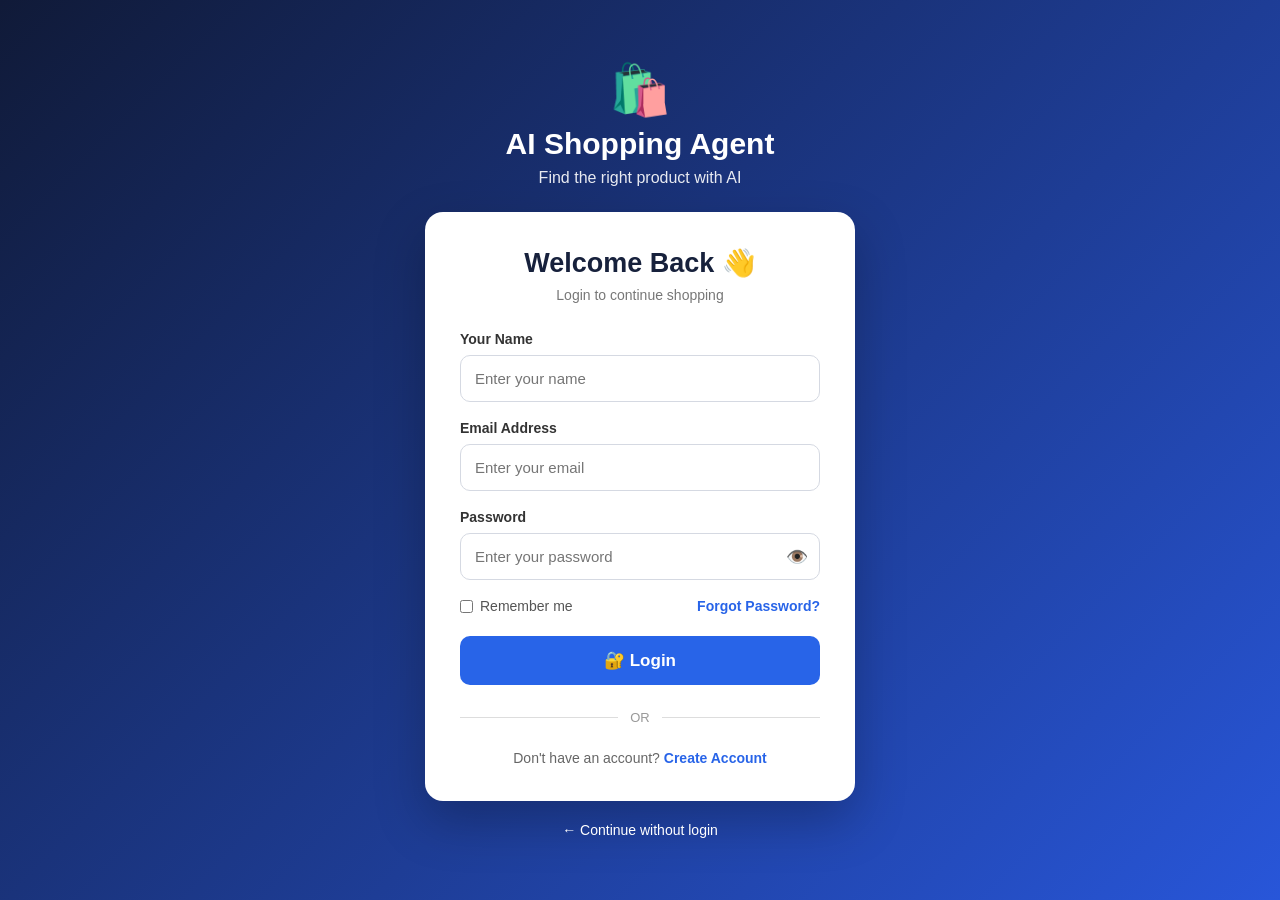
==== commit 42679d47: "Update shopping agent" ====
--- a/frontend/index.html
+++ b/frontend/index.html
@@ -1,1830 +1,514 @@
 <!DOCTYPE html>
 <html lang="en">
-
 <head>
     <meta charset="UTF-8">
-
-    <meta name="viewport"
-        content="width=device-width, initial-scale=1.0">
-
-    <title>AI Shopping Agent</title>
+    <meta name="viewport" content="width=device-width, initial-scale=1.0">
+
+    <title>Login - AI Shopping Agent</title>
 
     <style>
-
-        /* =====================================================
-           RESET
-        ===================================================== */
-
         * {
             box-sizing: border-box;
             margin: 0;
             padding: 0;
-        }
-
-        html {
-            scroll-behavior: smooth;
+            font-family: Arial, sans-serif;
         }
 
         body {
-            font-family: Arial, Helvetica, sans-serif;
-            background: #f1f3f6;
-            color: #172033;
-        }
-
-
-        /* =====================================================
-           HEADER
-        ===================================================== */
-
-        header {
-            background: linear-gradient(
-                135deg,
-                #101a38,
-                #23479b
-            );
-
+            min-height: 100vh;
+            background: linear-gradient(135deg, #101a38, #2856d9);
+            display: flex;
+            justify-content: center;
+            align-items: center;
+            padding: 20px;
+        }
+
+        .login-container {
+            width: 100%;
+            max-width: 430px;
+        }
+
+        .brand {
+            text-align: center;
             color: white;
-
-            min-height: 145px;
-
-            padding: 25px 45px;
-
+            margin-bottom: 25px;
+        }
+
+        .brand-icon {
+            font-size: 50px;
+            margin-bottom: 8px;
+        }
+
+        .brand h1 {
+            font-size: 30px;
+            margin-bottom: 8px;
+        }
+
+        .brand p {
+            font-size: 16px;
+            opacity: 0.9;
+        }
+
+        .login-card {
+            background: white;
+            border-radius: 18px;
+            padding: 35px;
+            box-shadow: 0 20px 50px rgba(0,0,0,0.25);
+        }
+
+        .login-card h2 {
+            text-align: center;
+            color: #17213c;
+            margin-bottom: 8px;
+            font-size: 27px;
+        }
+
+        .login-subtitle {
+            text-align: center;
+            color: #777;
+            margin-bottom: 28px;
+            font-size: 14px;
+        }
+
+        .form-group {
+            margin-bottom: 18px;
+        }
+
+        .form-group label {
+            display: block;
+            margin-bottom: 8px;
+            font-weight: bold;
+            color: #333;
+            font-size: 14px;
+        }
+
+        .form-group input {
+            width: 100%;
+            padding: 14px;
+            border: 1px solid #d5d9e2;
+            border-radius: 10px;
+            outline: none;
+            font-size: 15px;
+        }
+
+        .form-group input:focus {
+            border-color: #2864e8;
+            box-shadow: 0 0 0 3px rgba(40,100,232,0.1);
+        }
+
+        .password-wrapper {
+            position: relative;
+        }
+
+        .password-wrapper input {
+            padding-right: 50px;
+        }
+
+        .password-toggle {
+            position: absolute;
+            right: 12px;
+            top: 50%;
+            transform: translateY(-50%);
+            border: none;
+            background: transparent;
+            cursor: pointer;
+            font-size: 18px;
+        }
+
+        .options {
             display: flex;
-
             justify-content: space-between;
-
             align-items: center;
-
-            gap: 25px;
-        }
-
-        .header-left {
+            margin-bottom: 22px;
+            font-size: 14px;
+        }
+
+        .remember {
             display: flex;
-
             align-items: center;
-
-            gap: 18px;
-        }
-
-        .logo {
-            font-size: 52px;
-
-            line-height: 1;
-        }
-
-        .title-area h1 {
-            font-size: 40px;
-
-            margin: 0;
-
-            font-weight: 700;
-        }
-
-        .title-area p {
-            margin-top: 8px;
-
-            font-size: 19px;
-
-            color: #dbeafe;
-        }
-
-        .header-buttons {
+            gap: 7px;
+            color: #555;
+        }
+
+        .forgot {
+            color: #2864e8;
+            font-weight: bold;
+            cursor: pointer;
+        }
+
+        .login-button {
+            width: 100%;
+            border: none;
+            background: #2864e8;
+            color: white;
+            padding: 14px;
+            border-radius: 10px;
+            font-size: 17px;
+            font-weight: bold;
+            cursor: pointer;
+        }
+
+        .login-button:hover {
+            background: #1e4fc2;
+        }
+
+        .message {
+            display: none;
+            padding: 12px;
+            border-radius: 8px;
+            margin-bottom: 18px;
+            text-align: center;
+            font-size: 14px;
+        }
+
+        .message.success {
+            display: block;
+            background: #e8f7ee;
+            color: #18733b;
+        }
+
+        .message.error {
+            display: block;
+            background: #fdeaea;
+            color: #b42318;
+        }
+
+        .divider {
             display: flex;
-
+            align-items: center;
             gap: 12px;
-
-            align-items: center;
-        }
-
-        .header-button {
-            border: none;
-
-            background: white;
-
-            color: #111827;
-
-            padding: 14px 22px;
-
-            border-radius: 12px;
-
-            font-size: 16px;
-
+            margin: 25px 0;
+            color: #999;
+            font-size: 13px;
+        }
+
+        .divider::before,
+        .divider::after {
+            content: "";
+            flex: 1;
+            height: 1px;
+            background: #ddd;
+        }
+
+        .signup {
+            text-align: center;
+            color: #666;
+            font-size: 14px;
+        }
+
+        .signup a {
+            color: #2864e8;
             font-weight: bold;
-
             cursor: pointer;
-
-            transition: 0.2s;
-        }
-
-        .header-button:hover {
-            transform: translateY(-2px);
-
-            box-shadow:
-                0 6px 18px rgba(0,0,0,0.2);
-        }
-
-        .cart-count {
-            display: inline-flex;
-
-            justify-content: center;
-
-            align-items: center;
-
-            width: 24px;
-
-            height: 24px;
-
-            margin-left: 6px;
-
-            background: #ff3b30;
-
+        }
+
+        .back-home {
+            text-align: center;
+            margin-top: 20px;
+        }
+
+        .back-home a {
             color: white;
-
-            border-radius: 50%;
-
-            font-size: 13px;
-        }
-
-
-        /* =====================================================
-           NAVIGATION BAR
-        ===================================================== */
-
-        .store-nav {
-            background: #172337;
-
-            color: white;
-
-            min-height: 48px;
-
-            display: flex;
-
-            align-items: center;
-
-            gap: 28px;
-
-            padding: 0 45px;
-
-            overflow-x: auto;
-
-            white-space: nowrap;
-        }
-
-        .store-nav span {
+            text-decoration: none;
             font-size: 14px;
-
-            font-weight: 600;
-
-            cursor: pointer;
-        }
-
-        .store-nav span:hover {
-            color: #93c5fd;
-        }
-
-
-        /* =====================================================
-           MAIN
-        ===================================================== */
-
-        main {
-            width: 100%;
-
-            max-width: 1500px;
-
-            margin: 0 auto;
-
-            padding: 25px 30px 70px;
-        }
-
-
-        /* =====================================================
-           SEARCH
-        ===================================================== */
-
-        .search-container {
-            width: 100%;
-
-            display: flex;
-
-            gap: 12px;
-
-            margin-bottom: 25px;
-        }
-
-        #searchInput {
-            flex: 1;
-
-            height: 58px;
-
-            padding: 0 20px;
-
-            border: 2px solid #2563eb;
-
-            border-radius: 10px;
-
-            outline: none;
-
-            background: white;
-
-            font-size: 17px;
-        }
-
-        #searchInput:focus {
-            box-shadow:
-                0 0 0 4px rgba(37,99,235,0.12);
-        }
-
-        #searchButton {
-            width: 125px;
-
-            height: 58px;
-
-            border: none;
-
-            border-radius: 10px;
-
-            background: #2563eb;
-
-            color: white;
-
-            font-size: 17px;
-
-            font-weight: bold;
-
-            cursor: pointer;
-        }
-
-        #searchButton:hover {
-            background: #1d4ed8;
-        }
-
-        #searchButton:disabled {
-            opacity: 0.7;
-
-            cursor: wait;
-        }
-
-
-        /* =====================================================
-           AI ANSWER
-        ===================================================== */
-
-        #aiAnswer {
-            background: white;
-
-            border-radius: 14px;
-
-            padding: 20px 24px;
-
-            margin-bottom: 25px;
-
-            box-shadow:
-                0 3px 12px rgba(0,0,0,0.06);
-
-            border-left: 4px solid #2563eb;
-        }
-
-        #aiAnswer:empty {
-            display: none;
-        }
-
-        #aiAnswer h2 {
-            margin-bottom: 10px;
-
-            color: #2563eb;
-
-            font-size: 23px;
-        }
-
-        .recommendation-text {
-            line-height: 1.7;
-
-            font-size: 15px;
-        }
-
-        .recommendation-item {
-            background: #f8fafc;
-
-            padding: 12px;
-
-            margin: 8px 0;
-
-            border-radius: 8px;
-
-            font-weight: bold;
-        }
-
-        .recommendation-reason {
-            color: #4b5563;
-
-            padding: 5px 0 10px 15px;
-        }
-
-
-        /* =====================================================
-           HOME STORE SECTION
-        ===================================================== */
-
-        .home-section {
-            margin-top: 10px;
-        }
-
-        .home-heading {
-            display: flex;
-
-            justify-content: space-between;
-
-            align-items: center;
-
-            margin-bottom: 18px;
-        }
-
-        .home-heading h2 {
-            font-size: 27px;
-
-            color: #111827;
-        }
-
-        .home-heading p {
-            margin-top: 5px;
-
-            color: #64748b;
-
-            font-size: 15px;
-        }
-
-
-        /* =====================================================
-           PRODUCT GRID
-           
-           IMPORTANT:
-           4 PRODUCTS HORIZONTALLY
-        ===================================================== */
-
-        #products {
-            width: 100%;
-
-            display: grid;
-
-            grid-template-columns:
-                repeat(4, minmax(0, 1fr));
-
-            gap: 20px;
-
-            align-items: stretch;
-        }
-
-
-        /* =====================================================
-           PRODUCT CARD
-        ===================================================== */
-
-        .product-card {
-            position: relative;
-
-            min-width: 0;
-
-            background: white;
-
-            border-radius: 14px;
-
-            padding: 16px;
-
-            border: 1px solid #e5e7eb;
-
-            box-shadow:
-                0 3px 12px rgba(0,0,0,0.07);
-
-            overflow: hidden;
-
-            display: flex;
-
-            flex-direction: column;
-
-            transition:
-                transform 0.2s ease,
-                box-shadow 0.2s ease;
-        }
-
-        .product-card:hover {
-            transform: translateY(-5px);
-
-            box-shadow:
-                0 10px 25px rgba(0,0,0,0.13);
-        }
-
-
-        /* =====================================================
-           DISCOUNT
-        ===================================================== */
-
-        .discount-badge {
-            position: absolute;
-
-            top: 12px;
-
-            left: 12px;
-
-            z-index: 5;
-
-            background: #ef4444;
-
-            color: white;
-
-            padding: 6px 9px;
-
-            border-radius: 6px;
-
-            font-size: 12px;
-
-            font-weight: bold;
-        }
-
-
-        /* =====================================================
-           PRODUCT IMAGE
-        ===================================================== */
-
-        .product-image {
-            width: 100%;
-
-            height: 220px;
-
-            object-fit: contain;
-
-            display: block;
-
-            background: white;
-
-            margin-bottom: 10px;
-        }
-
-
-        /* =====================================================
-           PRODUCT NAME
-        ===================================================== */
-
-        .product-card h3 {
-            font-size: 18px;
-
-            line-height: 1.3;
-
-            color: #111827;
-
-            margin: 7px 0;
-        }
-
-
-        /* =====================================================
-           CATEGORY
-        ===================================================== */
-
-        .category {
-            display: inline-block;
-
-            width: fit-content;
-
-            background: #eff6ff;
-
-            color: #2563eb;
-
-            padding: 5px 9px;
-
-            border-radius: 20px;
-
-            font-size: 12px;
-
-            font-weight: bold;
-
-            text-transform: capitalize;
-
-            margin-bottom: 8px;
-        }
-
-
-        /* =====================================================
-           RATING
-        ===================================================== */
-
-        .rating {
-            color: #111827;
-
-            font-size: 14px;
-
-            font-weight: bold;
-
-            margin: 5px 0 8px;
-        }
-
-        .review-count {
-            color: #6b7280;
-
-            font-size: 12px;
-
-            font-weight: normal;
-        }
-
-
-        /* =====================================================
-           PRICE
-        ===================================================== */
-
-        .price-section {
-            display: flex;
-
-            align-items: center;
-
-            gap: 9px;
-
-            margin: 5px 0 10px;
-        }
-
-        .old-price {
-            color: #9ca3af;
-
-            text-decoration: line-through;
-
-            font-size: 13px;
-        }
-
-        .price {
-            color: #16a34a;
-
-            font-size: 22px;
-
-            font-weight: bold;
-        }
-
-
-        /* =====================================================
-           DESCRIPTION
-        ===================================================== */
-
-        .product-card p {
-            color: #4b5563;
-
-            font-size: 13px;
-
-            line-height: 1.5;
-
-            margin-bottom: 8px;
-        }
-
-
-        /* =====================================================
-           FEATURES
-        ===================================================== */
-
-        .product-card strong {
-            color: #111827;
-
-            font-size: 14px;
-
-            margin-top: 8px;
-
-            margin-bottom: 5px;
-        }
-
-        .product-card ul {
-            padding-left: 18px;
-
-            margin-bottom: 12px;
-
-            color: #4b5563;
-
-            font-size: 13px;
-
-            line-height: 1.5;
-        }
-
-        .product-card li {
-            margin-bottom: 2px;
-        }
-
-
-        /* =====================================================
-           BUTTONS
-        ===================================================== */
-
-        .card-buttons {
-            display: flex;
-
-            gap: 7px;
-
-            margin-top: auto;
-
-            padding-top: 8px;
-        }
-
-        .buy-button,
-        .add-cart-button {
-            flex: 1;
-
-            min-width: 0;
-
-            border: none;
-
-            padding: 11px 8px;
-
-            border-radius: 8px;
-
-            font-size: 13px;
-
-            font-weight: bold;
-
-            text-align: center;
-
-            cursor: pointer;
-
-            text-decoration: none;
-        }
-
-        .buy-button {
-            background: #2563eb;
-
-            color: white;
-        }
-
-        .buy-button:hover {
-            background: #1d4ed8;
-        }
-
-        .add-cart-button {
-            background: #111827;
-
-            color: white;
-        }
-
-        .add-cart-button:hover {
-            background: #374151;
-        }
-
-
-        /* =====================================================
-           LOADING
-        ===================================================== */
-
-        .loading {
-            grid-column: 1 / -1;
-
-            text-align: center;
-
-            padding: 50px;
-
-            color: #2563eb;
-
-            font-size: 18px;
-        }
-
-        .loading-spinner {
-            width: 32px;
-
-            height: 32px;
-
-            border: 4px solid #dbeafe;
-
-            border-top: 4px solid #2563eb;
-
-            border-radius: 50%;
-
-            animation: spin 0.8s linear infinite;
-
-            margin: 0 auto 12px;
-        }
-
-        @keyframes spin {
-            to {
-                transform: rotate(360deg);
+        }
+
+        @media (max-width: 500px) {
+            .login-card {
+                padding: 25px 20px;
             }
-        }
-
-
-        /* =====================================================
-           ERROR
-        ===================================================== */
-
-        .error {
-            grid-column: 1 / -1;
-
-            background: #fee2e2;
-
-            color: #991b1b;
-
-            padding: 20px;
-
-            border-radius: 12px;
-
-            text-align: center;
-        }
-
-
-        /* =====================================================
-           MODALS
-        ===================================================== */
-
-        .modal {
-            display: none;
-
-            position: fixed;
-
-            inset: 0;
-
-            background: rgba(0,0,0,0.60);
-
-            z-index: 9999;
-
-            justify-content: center;
-
-            align-items: center;
-
-            padding: 20px;
-        }
-
-        .modal.show {
-            display: flex;
-        }
-
-        .modal-box {
-            width: 100%;
-
-            max-width: 600px;
-
-            max-height: 88vh;
-
-            overflow-y: auto;
-
-            background: white;
-
-            border-radius: 18px;
-
-            padding: 25px;
-
-            box-shadow:
-                0 20px 60px rgba(0,0,0,0.3);
-        }
-
-        .modal-header {
-            display: flex;
-
-            justify-content: space-between;
-
-            align-items: center;
-
-            border-bottom: 1px solid #e5e7eb;
-
-            padding-bottom: 15px;
-
-            margin-bottom: 15px;
-        }
-
-        .modal-header h2 {
-            margin: 0;
-
-            font-size: 22px;
-        }
-
-        .close-button {
-            border: none;
-
-            background: #f3f4f6;
-
-            width: 38px;
-
-            height: 38px;
-
-            border-radius: 50%;
-
-            font-size: 21px;
-
-            cursor: pointer;
-        }
-
-        .close-button:hover {
-            background: #e5e7eb;
-        }
-
-
-        /* =====================================================
-           CART
-        ===================================================== */
-
-        .cart-item {
-            display: grid;
-
-            grid-template-columns: 70px 1fr auto;
-
-            gap: 14px;
-
-            align-items: center;
-
-            padding: 16px 0;
-
-            border-bottom: 1px solid #e5e7eb;
-        }
-
-        .cart-item img {
-            width: 65px;
-
-            height: 65px;
-
-            object-fit: contain;
-
-            border-radius: 8px;
-        }
-
-        .cart-item-info h4 {
-            margin-bottom: 6px;
-
-            font-size: 15px;
-        }
-
-        .cart-item-price {
-            color: #16a34a;
-
-            font-weight: bold;
-
-            margin-bottom: 8px;
-        }
-
-        .quantity-controls {
-            display: flex;
-
-            align-items: center;
-
-            gap: 7px;
-        }
-
-        .quantity-button {
-            width: 30px;
-
-            height: 30px;
-
-            border: 1px solid #d1d5db;
-
-            background: #f9fafb;
-
-            border-radius: 7px;
-
-            font-size: 17px;
-
-            font-weight: bold;
-
-            cursor: pointer;
-        }
-
-        .quantity-value {
-            min-width: 25px;
-
-            text-align: center;
-
-            font-weight: bold;
-        }
-
-        .remove-cart {
-            border: none;
-
-            background: #fee2e2;
-
-            color: #dc2626;
-
-            padding: 8px 10px;
-
-            border-radius: 7px;
-
-            cursor: pointer;
-
-            font-weight: bold;
-        }
-
-        .cart-summary {
-            margin-top: 20px;
-
-            padding-top: 15px;
-
-            border-top: 1px solid #e5e7eb;
-        }
-
-        .summary-row {
-            display: flex;
-
-            justify-content: space-between;
-
-            margin: 8px 0;
-
-            color: #4b5563;
-        }
-
-        .summary-row.total {
-            color: #111827;
-
-            font-size: 20px;
-
-            font-weight: bold;
-
-            margin-top: 15px;
-        }
-
-        .proceed-button {
-            width: 100%;
-
-            margin-top: 18px;
-
-            border: none;
-
-            padding: 14px;
-
-            border-radius: 10px;
-
-            background: #16a34a;
-
-            color: white;
-
-            font-size: 16px;
-
-            font-weight: bold;
-
-            cursor: pointer;
-        }
-
-        .proceed-button:hover {
-            background: #15803d;
-        }
-
-        .empty-cart {
-            text-align: center;
-
-            padding: 40px 10px;
-
-            color: #6b7280;
-        }
-
-
-        /* =====================================================
-           PROFILE
-        ===================================================== */
-
-        .profile-content {
-            padding: 10px;
-        }
-
-        .profile-top {
-            text-align: center;
-
-            padding: 15px 0 20px;
-
-            border-bottom: 1px solid #e5e7eb;
-        }
-
-        .profile-icon {
-            font-size: 55px;
-        }
-
-        .profile-top h3 {
-            margin-top: 8px;
-        }
-
-        .profile-top p {
-            color: #6b7280;
-
-            margin-top: 5px;
-
-            word-break: break-word;
-        }
-
-        .profile-menu-button {
-            width: 100%;
-
-            border: none;
-
-            background: #f8fafc;
-
-            padding: 13px;
-
-            margin-top: 9px;
-
-            border-radius: 10px;
-
-            text-align: left;
-
-            font-size: 15px;
-
-            cursor: pointer;
-        }
-
-        .profile-menu-button:hover {
-            background: #eef2ff;
-        }
-
-        .profile-logout {
-            color: #dc2626;
-
-            font-weight: bold;
-        }
-
-
-        /* =====================================================
-           CHECKOUT
-        ===================================================== */
-
-        .checkout-box {
-            width: 100%;
-
-            max-width: 700px;
-
-            max-height: 90vh;
-
-            overflow-y: auto;
-
-            background: white;
-
-            border-radius: 18px;
-
-            padding: 25px;
-        }
-
-        .checkout-field {
-            margin-bottom: 18px;
-        }
-
-        .checkout-field label {
-            display: block;
-
-            font-weight: bold;
-
-            margin-bottom: 7px;
-        }
-
-        .checkout-field input,
-        .checkout-field textarea {
-            width: 100%;
-
-            padding: 12px;
-
-            border: 1px solid #d1d5db;
-
-            border-radius: 9px;
-
-            font-size: 15px;
-
-            font-family: inherit;
-
-            outline: none;
-        }
-
-        .checkout-field input:focus,
-        .checkout-field textarea:focus {
-            border-color: #2563eb;
-        }
-
-        .checkout-field textarea {
-            min-height: 85px;
-
-            resize: vertical;
-        }
-
-        .payment-options {
-            display: grid;
-
-            gap: 10px;
-
-            margin-top: 10px;
-        }
-
-        .payment-option {
-            display: flex;
-
-            align-items: center;
-
-            gap: 10px;
-
-            border: 1px solid #d1d5db;
-
-            border-radius: 10px;
-
-            padding: 13px;
-
-            cursor: pointer;
-        }
-
-        .checkout-total {
-            background: #f8fafc;
-
-            border-radius: 12px;
-
-            padding: 16px;
-
-            margin: 20px 0;
-        }
-
-        .checkout-total-row {
-            display: flex;
-
-            justify-content: space-between;
-
-            margin: 8px 0;
-        }
-
-        .checkout-total-row.final {
-            border-top: 1px solid #e5e7eb;
-
-            padding-top: 12px;
-
-            margin-top: 12px;
-
-            font-size: 20px;
-
-            font-weight: bold;
-        }
-
-        .place-order-button {
-            width: 100%;
-
-            border: none;
-
-            background: #16a34a;
-
-            color: white;
-
-            padding: 15px;
-
-            border-radius: 11px;
-
-            font-size: 17px;
-
-            font-weight: bold;
-
-            cursor: pointer;
-        }
-
-        .place-order-button:hover {
-            background: #15803d;
-        }
-
-        .back-cart-button {
-            width: 100%;
-
-            margin-top: 10px;
-
-            border: none;
-
-            background: #eef2ff;
-
-            color: #1d4ed8;
-
-            padding: 13px;
-
-            border-radius: 10px;
-
-            font-weight: bold;
-
-            cursor: pointer;
-        }
-
-        .payment-note {
-            color: #6b7280;
-
-            font-size: 13px;
-
-            margin-top: 8px;
-        }
-
-
-        /* =====================================================
-           RESPONSIVE
-        ===================================================== */
-
-        /* 3 PRODUCTS */
-        @media (max-width: 1150px) {
-
-            #products {
-                grid-template-columns:
-                    repeat(3, minmax(0, 1fr));
+
+            .brand h1 {
+                font-size: 25px;
             }
-
-        }
-
-
-        /* 2 PRODUCTS */
-        @media (max-width: 850px) {
-
-            header {
-                padding: 22px 25px;
-            }
-
-            .title-area h1 {
-                font-size: 32px;
-            }
-
-            main {
-                padding: 22px 20px 50px;
-            }
-
-            #products {
-                grid-template-columns:
-                    repeat(2, minmax(0, 1fr));
-            }
-
-            .product-image {
-                height: 210px;
-            }
-
-        }
-
-
-        /* MOBILE */
-        @media (max-width: 600px) {
-
-            header {
-                flex-direction: column;
-
-                align-items: flex-start;
-
-                padding: 22px 18px;
-            }
-
-            .header-left {
-                width: 100%;
-            }
-
-            .logo {
-                font-size: 42px;
-            }
-
-            .title-area h1 {
-                font-size: 28px;
-            }
-
-            .title-area p {
-                font-size: 15px;
-            }
-
-            .header-buttons {
-                width: 100%;
-            }
-
-            .header-button {
-                flex: 1;
-            }
-
-            .store-nav {
-                padding: 0 18px;
-
-                gap: 20px;
-            }
-
-            main {
-                padding: 18px 12px 40px;
-            }
-
-            .search-container {
-                flex-direction: column;
-            }
-
-            #searchInput {
-                width: 100%;
-
-                height: 54px;
-            }
-
-            #searchButton {
-                width: 100%;
-
-                height: 54px;
-            }
-
-            #products {
-                grid-template-columns: 1fr;
-
-                gap: 16px;
-            }
-
-            .product-image {
-                height: 230px;
-            }
-
-            .cart-item {
-                grid-template-columns:
-                    55px 1fr;
-            }
-
-            .cart-item img {
-                width: 52px;
-
-                height: 52px;
-            }
-
-            .remove-cart {
-                grid-column: 2;
-
-                width: fit-content;
-            }
-
-        }
-
+        }
     </style>
 </head>
 
-
 <body>
 
-    <script>
-        if (localStorage.getItem("isLoggedIn") !== "true") {
-            window.location.href = "login.html";
-        }
-    </script>
-
-
-    <!-- =====================================================
-         HEADER
-    ===================================================== -->
-
-    <header>
-
-        <div class="header-left">
-
-            <div class="logo">
-                🛍️
+<div class="login-container">
+
+    <div class="brand">
+        <div class="brand-icon">🛍️</div>
+
+        <h1>AI Shopping Agent</h1>
+
+        <p>Find the right product with AI</p>
+    </div>
+
+
+    <div class="login-card">
+
+        <h2>Welcome Back 👋</h2>
+
+        <p class="login-subtitle">
+            Login to continue shopping
+        </p>
+
+
+        <div id="message" class="message"></div>
+
+
+        <!-- NAME -->
+
+        <div class="form-group">
+
+            <label for="name">
+                Your Name
+            </label>
+
+            <input
+                type="text"
+                id="name"
+                placeholder="Enter your name"
+                autocomplete="name"
+            >
+
+        </div>
+
+
+        <!-- EMAIL -->
+
+        <div class="form-group">
+
+            <label for="email">
+                Email Address
+            </label>
+
+            <input
+                type="email"
+                id="email"
+                placeholder="Enter your email"
+                autocomplete="email"
+            >
+
+        </div>
+
+
+        <!-- PASSWORD -->
+
+        <div class="form-group">
+
+            <label for="password">
+                Password
+            </label>
+
+            <div class="password-wrapper">
+
+                <input
+                    type="password"
+                    id="password"
+                    placeholder="Enter your password"
+                    autocomplete="current-password"
+                >
+
+                <button
+                    type="button"
+                    class="password-toggle"
+                    onclick="togglePassword()"
+                    id="passwordToggle"
+                >
+                    👁️
+                </button>
+
             </div>
 
-            <div class="title-area">
-
-                <h1>
-                    AI Shopping Agent
-                </h1>
-
-                <p>
-                    Find the right product with AI
-                </p>
-
-            </div>
-
         </div>
 
 
-        <div class="header-buttons">
-
-            <button
-                class="header-button"
-                onclick="openCart()"
+        <div class="options">
+
+            <label class="remember">
+
+                <input
+                    type="checkbox"
+                    id="remember"
+                >
+
+                Remember me
+
+            </label>
+
+            <span
+                class="forgot"
+                onclick="forgotPassword()"
             >
-                🛒 Cart
-
-                <span
-                    id="cartCount"
-                    class="cart-count"
-                >
-                    0
-                </span>
-
-            </button>
-
-
-            <button
-                class="header-button"
-                onclick="openProfile()"
-            >
-                👤 Profile
-            </button>
+                Forgot Password?
+            </span>
 
         </div>
 
-    </header>
-
-
-    <!-- =====================================================
-         STORE NAVIGATION
-    ===================================================== -->
-
-    <nav class="store-nav">
-
-        <span>☰ All</span>
-
-        <span>Electronics</span>
-
-        <span>Headphones</span>
-
-        <span>Earbuds</span>
-
-        <span>Keyboards</span>
-
-        <span>Mouse</span>
-
-        <span>Accessories</span>
-
-        <span>Best Deals</span>
-
-        <span>Top Products</span>
-
-    </nav>
-
-
-    <!-- =====================================================
-         MAIN
-    ===================================================== -->
-
-    <main>
-
-
-        <!-- SEARCH -->
-
-        <div class="search-container">
-
-            <input
-                id="searchInput"
-                type="text"
-                placeholder="Search for headphones, mouse, keyboard..."
-                autocomplete="off"
-            >
-
-            <button
-                id="searchButton"
-                type="button"
-                onclick="searchProducts()"
-            >
-                Search
-            </button>
-
+
+        <button
+            class="login-button"
+            onclick="login()"
+        >
+            🔐 Login
+        </button>
+
+
+        <div class="divider">
+            OR
         </div>
 
 
-        <!-- AI ANSWER -->
-
-        <div id="aiAnswer"></div>
-
-
-        <!-- =================================================
-             HOME PRODUCT SECTION
-        ================================================= -->
-
-        <section class="home-section">
-
-            <div class="home-heading">
-
-                <div>
-
-                    <h2>
-                        🛍️ All Products
-                    </h2>
-
-                    <p>
-                        Explore our products
-                    </p>
-
-                </div>
-
-            </div>
-
-
-            <!--
-                YOUR script.js WILL LOAD ALL PRODUCTS HERE.
-
-                Desktop:
-                4 products per row
-
-                Medium:
-                3 products per row
-
-                Tablet:
-                2 products per row
-
-                Mobile:
-                1 product per row
-            -->
-
-            <div id="products"></div>
-
-        </section>
-
-    </main>
-
-
-    <!-- =====================================================
-         CART MODAL
-    ===================================================== -->
-
-    <div
-        id="cartModal"
-        class="modal"
-        onclick="closeCartOutside(event)"
-    >
-
-        <div class="modal-box">
-
-            <div class="modal-header">
-
-                <h2>
-                    🛒 Your Cart
-                </h2>
-
-                <button
-                    class="close-button"
-                    onclick="closeCart()"
-                >
-                    ×
-                </button>
-
-            </div>
-
-
-            <div id="cartItems"></div>
-
-
-            <div
-                id="cartTotal"
-            ></div>
+        <div class="signup">
+
+            Don't have an account?
+
+            <a onclick="createAccount()">
+                Create Account
+            </a>
 
         </div>
 
     </div>
 
 
-    <!-- =====================================================
-         PROFILE MODAL
-    ===================================================== -->
-
-    <div
-        id="profileModal"
-        class="modal"
-        onclick="closeProfileOutside(event)"
-    >
-
-        <div class="modal-box">
-
-            <div class="modal-header">
-
-                <h2>
-                    👤 My Profile
-                </h2>
-
-                <button
-                    class="close-button"
-                    onclick="closeProfile()"
-                >
-                    ×
-                </button>
-
-            </div>
-
-
-            <div class="profile-content">
-
-                <div class="profile-top">
-
-                    <div class="profile-icon">
-                        👤
-                    </div>
-
-                    <h3 id="profileName">
-                        Shopping User
-                    </h3>
-
-                    <p id="profileEmail">
-                        Loading...
-                    </p>
-
-                </div>
-
-
-                <button
-                    class="profile-menu-button"
-                    onclick="openCart(); closeProfile();"
-                >
-                    🛒 My Cart
-                </button>
-
-
-                <button
-                    class="profile-menu-button"
-                    onclick="openOrders(); closeProfile();"
-                >
-                    📦 My Orders
-                </button>
-
-
-                <button
-                    class="profile-menu-button"
-                    onclick="showComingSoon('Wishlist')"
-                >
-                    ❤️ Wishlist
-                </button>
-
-
-                <button
-                    class="profile-menu-button"
-                    onclick="showComingSoon('Settings')"
-                >
-                    ⚙️ Settings
-                </button>
-
-
-                <button
-                    class="profile-menu-button profile-logout"
-                    onclick="logout()"
-                >
-                    🚪 Logout
-                </button>
-
-            </div>
-
-        </div>
+    <div class="back-home">
+
+        <a href="index.html">
+            ← Continue without login
+        </a>
 
     </div>
 
-
-    <!-- =====================================================
-         CHECKOUT / PAYMENT MODAL
-    ===================================================== -->
-
-    <div
-        id="checkoutModal"
-        class="modal"
-        onclick="closeCheckoutOutside(event)"
-    >
-
-        <div class="checkout-box">
-
-
-            <div class="modal-header">
-
-                <h2>
-                    💳 Checkout & Payment
-                </h2>
-
-                <button
-                    class="close-button"
-                    onclick="closeCheckout()"
-                >
-                    ×
-                </button>
-
-            </div>
-
-
-            <!-- NAME -->
-
-            <div class="checkout-field">
-
-                <label for="checkoutName">
-                    Full Name
-                </label>
-
-                <input
-                    id="checkoutName"
-                    type="text"
-                    placeholder="Enter your full name"
-                >
-
-            </div>
-
-
-            <!-- PHONE -->
-
-            <div class="checkout-field">
-
-                <label for="checkoutPhone">
-                    Mobile Number
-                </label>
-
-                <input
-                    id="checkoutPhone"
-                    type="tel"
-                    maxlength="10"
-                    placeholder="Enter your 10-digit mobile number"
-                >
-
-            </div>
-
-
-            <!-- ADDRESS -->
-
-            <div class="checkout-field">
-
-                <label for="checkoutAddress">
-                    Delivery Address
-                </label>
-
-                <textarea
-                    id="checkoutAddress"
-                    placeholder="House/flat, street, city, state, PIN code"
-                ></textarea>
-
-            </div>
-
-
-            <!-- PAYMENT -->
-
-            <div class="checkout-field">
-
-                <label>
-                    Payment Method
-                </label>
-
-
-                <div class="payment-options">
-
-
-                    <label class="payment-option">
-
-                        <input
-                            type="radio"
-                            name="paymentMethod"
-                            value="upi"
-                            checked
-                        >
-
-                        <span>
-                            📱 UPI
-                        </span>
-
-                    </label>
-
-
-                    <label class="payment-option">
-
-                        <input
-                            type="radio"
-                            name="paymentMethod"
-                            value="card"
-                        >
-
-                        <span>
-                            💳 Credit / Debit Card
-                        </span>
-
-                    </label>
-
-
-                    <label class="payment-option">
-
-                        <input
-                            type="radio"
-                            name="paymentMethod"
-                            value="cod"
-                        >
-
-                        <span>
-                            💵 Cash on Delivery
-                        </span>
-
-                    </label>
-
-
-                </div>
-
-
-                <div class="payment-note">
-                    Demo payment mode — no real money is charged.
-                </div>
-
-            </div>
-
-
-            <!-- CHECKOUT TOTAL -->
-
-            <div
-                id="checkoutSummary"
-                class="checkout-total"
-            ></div>
-
-
-            <!-- PLACE ORDER -->
-
-            <button
-                class="place-order-button"
-                onclick="placeOrder()"
-            >
-                ✅ Place Order
-            </button>
-
-
-            <!-- BACK -->
-
-            <button
-                class="back-cart-button"
-                onclick="closeCheckout(); openCart();"
-            >
-                ← Back to Cart
-            </button>
-
-
-        </div>
-
-    </div>
-
-
-    <!-- =====================================================
-         YOUR EXISTING SCRIPT
-         
-         IMPORTANT:
-         Keep script.js in:
-         
-         frontend/script.js
-    ===================================================== -->
-
-    <script src="script.js"></script>
-
+</div>
+
+
+<script>
+
+function togglePassword() {
+
+    const password =
+        document.getElementById("password");
+
+    const toggle =
+        document.getElementById("passwordToggle");
+
+    if (password.type === "password") {
+
+        password.type = "text";
+
+        toggle.textContent = "🙈";
+
+    } else {
+
+        password.type = "password";
+
+        toggle.textContent = "👁️";
+
+    }
+}
+
+
+function login() {
+    const name = document.getElementById("name").value.trim();
+    const email = document.getElementById("email").value.trim().toLowerCase();
+    const password = document.getElementById("password").value.trim();
+    const message = document.getElementById("message");
+
+    message.className = "message";
+    message.textContent = "";
+
+    if (!name) {
+        message.textContent = "Please enter your name.";
+        message.classList.add("error");
+        return;
+    }
+
+    if (!email) {
+        message.textContent = "Please enter your email address.";
+        message.classList.add("error");
+        return;
+    }
+
+    const emailPattern = /^[^\s@]+@[^\s@]+\.[^\s@]+$/;
+    if (!emailPattern.test(email)) {
+        message.textContent = "Please enter a valid email address.";
+        message.classList.add("error");
+        return;
+    }
+
+    if (!password) {
+        message.textContent = "Please enter your password.";
+        message.classList.add("error");
+        return;
+    }
+
+    if (password.length < 6) {
+        message.textContent = "Password must contain at least 6 characters.";
+        message.classList.add("error");
+        return;
+    }
+
+    // Replace these with the credentials you want to use.
+    const correctEmail = "YOUR_EMAIL@gmail.com";
+    const correctPassword = "YOUR_PASSWORD";
+
+    if (email !== correctEmail || password !== correctPassword) {
+        message.textContent = "Incorrect email or password.";
+        message.classList.add("error");
+        return;
+    }
+
+    localStorage.setItem("isLoggedIn", "true");
+    localStorage.setItem("userName", name);
+    localStorage.setItem("userEmail", email);
+
+    message.textContent = "Login successful!";
+    message.classList.add("success");
+
+    setTimeout(function() {
+        window.location.href = "index.html";
+    }, 500);
+}
+
+function forgotPassword() {
+
+    const message =
+        document.getElementById("message");
+
+    message.className = "message";
+
+    message.textContent =
+        "Password recovery will be added soon.";
+
+    message.classList.add("success");
+
+}
+
+
+function createAccount() {
+
+    const message =
+        document.getElementById("message");
+
+    message.className = "message";
+
+    message.textContent =
+        "Signup page will be added next.";
+
+    message.classList.add("success");
+
+}
+
+
+document.addEventListener(
+    "keydown",
+    function(event) {
+
+        if (event.key === "Enter") {
+
+            login();
+
+        }
+
+    }
+);
+
+</script>
 
 </body>
-
 </html>
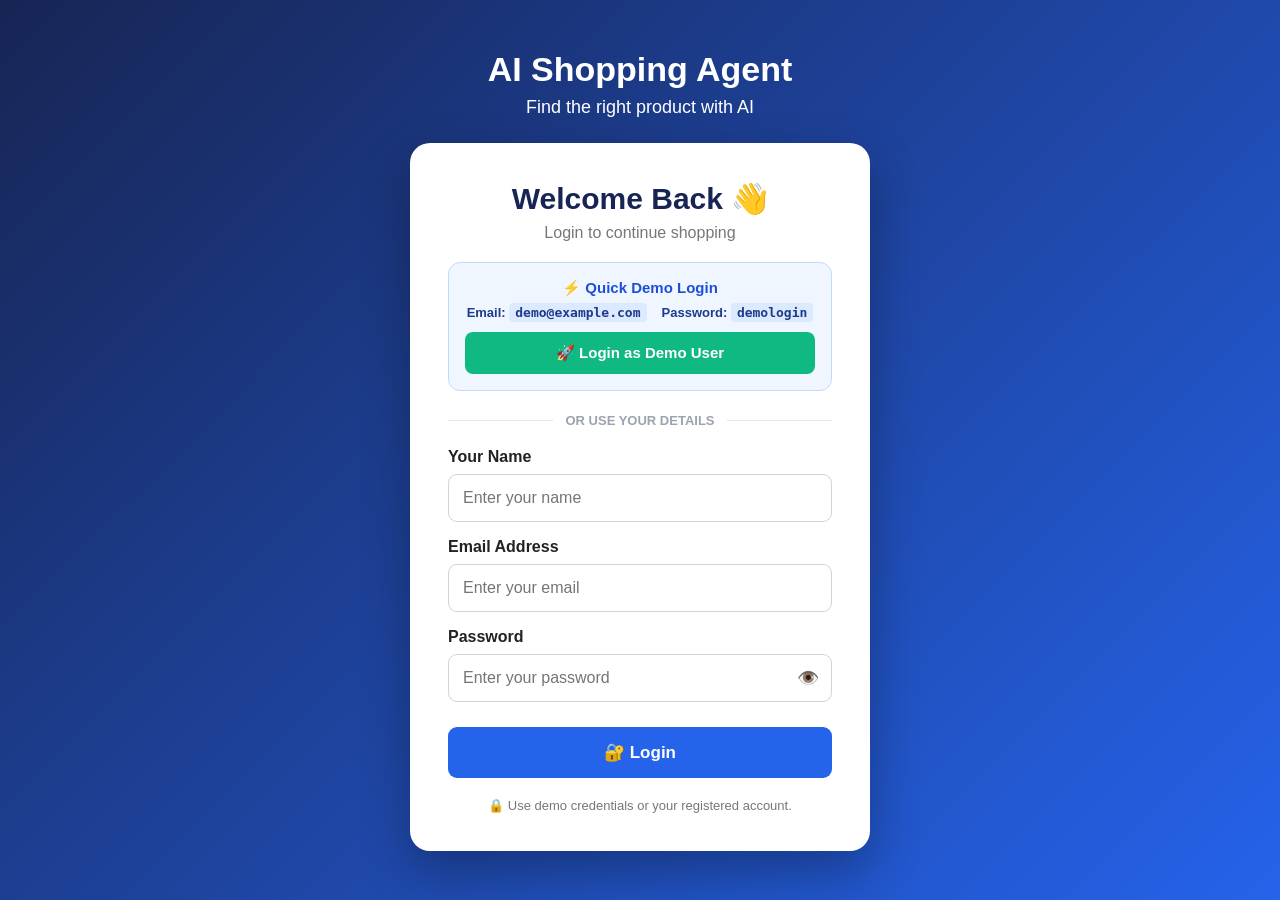
==== commit ff0eb76d: "Update website" ====
--- a/frontend/index.html
+++ b/frontend/index.html
@@ -4,511 +4,715 @@
     <meta charset="UTF-8">
     <meta name="viewport" content="width=device-width, initial-scale=1.0">
 
-    <title>Login - AI Shopping Agent</title>
-
-    <style>
-        * {
-            box-sizing: border-box;
-            margin: 0;
-            padding: 0;
-            font-family: Arial, sans-serif;
-        }
-
-        body {
-            min-height: 100vh;
-            background: linear-gradient(135deg, #101a38, #2856d9);
-            display: flex;
-            justify-content: center;
-            align-items: center;
-            padding: 20px;
-        }
-
-        .login-container {
-            width: 100%;
-            max-width: 430px;
-        }
-
-        .brand {
-            text-align: center;
-            color: white;
-            margin-bottom: 25px;
-        }
-
-        .brand-icon {
-            font-size: 50px;
-            margin-bottom: 8px;
-        }
-
-        .brand h1 {
-            font-size: 30px;
-            margin-bottom: 8px;
-        }
-
-        .brand p {
-            font-size: 16px;
-            opacity: 0.9;
-        }
-
-        .login-card {
-            background: white;
-            border-radius: 18px;
-            padding: 35px;
-            box-shadow: 0 20px 50px rgba(0,0,0,0.25);
-        }
-
-        .login-card h2 {
-            text-align: center;
-            color: #17213c;
-            margin-bottom: 8px;
-            font-size: 27px;
-        }
-
-        .login-subtitle {
-            text-align: center;
-            color: #777;
-            margin-bottom: 28px;
-            font-size: 14px;
-        }
-
-        .form-group {
-            margin-bottom: 18px;
-        }
-
-        .form-group label {
-            display: block;
-            margin-bottom: 8px;
-            font-weight: bold;
-            color: #333;
-            font-size: 14px;
-        }
-
-        .form-group input {
-            width: 100%;
-            padding: 14px;
-            border: 1px solid #d5d9e2;
-            border-radius: 10px;
-            outline: none;
-            font-size: 15px;
-        }
-
-        .form-group input:focus {
-            border-color: #2864e8;
-            box-shadow: 0 0 0 3px rgba(40,100,232,0.1);
-        }
-
-        .password-wrapper {
-            position: relative;
-        }
-
-        .password-wrapper input {
-            padding-right: 50px;
-        }
-
-        .password-toggle {
-            position: absolute;
-            right: 12px;
-            top: 50%;
-            transform: translateY(-50%);
-            border: none;
-            background: transparent;
-            cursor: pointer;
-            font-size: 18px;
-        }
-
-        .options {
-            display: flex;
-            justify-content: space-between;
-            align-items: center;
-            margin-bottom: 22px;
-            font-size: 14px;
-        }
-
-        .remember {
-            display: flex;
-            align-items: center;
-            gap: 7px;
-            color: #555;
-        }
-
-        .forgot {
-            color: #2864e8;
-            font-weight: bold;
-            cursor: pointer;
-        }
-
-        .login-button {
-            width: 100%;
-            border: none;
-            background: #2864e8;
-            color: white;
-            padding: 14px;
-            border-radius: 10px;
-            font-size: 17px;
-            font-weight: bold;
-            cursor: pointer;
-        }
-
-        .login-button:hover {
-            background: #1e4fc2;
-        }
-
-        .message {
-            display: none;
-            padding: 12px;
-            border-radius: 8px;
-            margin-bottom: 18px;
-            text-align: center;
-            font-size: 14px;
-        }
-
-        .message.success {
-            display: block;
-            background: #e8f7ee;
-            color: #18733b;
-        }
-
-        .message.error {
-            display: block;
-            background: #fdeaea;
-            color: #b42318;
-        }
-
-        .divider {
-            display: flex;
-            align-items: center;
-            gap: 12px;
-            margin: 25px 0;
-            color: #999;
-            font-size: 13px;
-        }
-
-        .divider::before,
-        .divider::after {
-            content: "";
-            flex: 1;
-            height: 1px;
-            background: #ddd;
-        }
-
-        .signup {
-            text-align: center;
-            color: #666;
-            font-size: 14px;
-        }
-
-        .signup a {
-            color: #2864e8;
-            font-weight: bold;
-            cursor: pointer;
-        }
-
-        .back-home {
-            text-align: center;
-            margin-top: 20px;
-        }
-
-        .back-home a {
-            color: white;
-            text-decoration: none;
-            font-size: 14px;
-        }
-
-        @media (max-width: 500px) {
-            .login-card {
-                padding: 25px 20px;
-            }
-
-            .brand h1 {
-                font-size: 25px;
-            }
-        }
-    </style>
+    <title>AI Shopping Agent</title>
+
+    <link rel="stylesheet" href="style.css">
 </head>
 
 <body>
-
-<div class="login-container">
-
-    <div class="brand">
-        <div class="brand-icon">🛍️</div>
-
-        <h1>AI Shopping Agent</h1>
-
-        <p>Find the right product with AI</p>
+    <script>
+if (localStorage.getItem("isLoggedIn") !== "true") {
+    window.location.href = "login.html";
+}
+</script>
+
+    <!-- ================= HEADER ================= -->
+
+    <header class="main-header">
+
+        <div class="header-left">
+
+            <div class="logo">🛍️</div>
+
+            <div>
+                <h1>AI Shopping Agent</h1>
+                <p>Find the right product with AI</p>
+            </div>
+
+        </div>
+
+        <div class="header-actions">
+
+            <button
+                id="cartButton"
+                class="header-button"
+                type="button"
+            >
+                🛒 Cart
+                <span id="cartCount">0</span>
+            </button>
+
+            <button
+                id="profileButton"
+                class="header-button"
+                type="button"
+            >
+                👤 Profile
+            </button>
+
+        </div>
+
+    </header>
+
+
+    <!-- ================= NAVIGATION ================= -->
+
+    <nav class="navbar">
+
+        <button
+            class="nav-item active"
+            data-category="all"
+            type="button"
+        >
+            ☰ All
+        </button>
+
+        <button
+            class="nav-item"
+            data-category="electronics"
+            type="button"
+        >
+            Electronics
+        </button>
+
+        <button
+            class="nav-item"
+            data-category="laptops"
+            type="button"
+        >
+            💻 Laptops
+        </button>
+
+        <button
+            class="nav-item"
+            data-category="headphones"
+            type="button"
+        >
+            Headphones
+        </button>
+
+        <button
+            class="nav-item"
+            data-category="earbuds"
+            type="button"
+        >
+            Earbuds
+        </button>
+
+        <button
+            class="nav-item"
+            data-category="keyboards"
+            type="button"
+        >
+            Keyboards
+        </button>
+
+        <button
+            class="nav-item"
+            data-category="mouse"
+            type="button"
+        >
+            Mouse
+        </button>
+
+        <button
+            class="nav-item"
+            data-category="accessories"
+            type="button"
+        >
+            Accessories
+        </button>
+
+        <button
+            class="nav-item"
+            data-category="deals"
+            type="button"
+        >
+            Best Deals
+        </button>
+
+        <button
+            class="nav-item"
+            data-category="top"
+            type="button"
+        >
+            Top Products
+        </button>
+
+    </nav>
+
+
+    <!-- ================= MAIN ================= -->
+
+    <main>
+
+        <!-- ================= SEARCH ================= -->
+
+        <section class="search-section">
+
+            <div class="search-box">
+
+                <input
+                    type="text"
+                    id="searchInput"
+                    placeholder="Search for headphones, mouse, keyboard..."
+                    autocomplete="off"
+                >
+
+                <button
+                    id="searchButton"
+                    type="button"
+                >
+                    Search
+                </button>
+
+            </div>
+
+        </section>
+
+
+        <!-- ================= AI ANSWER ================= -->
+
+        <section
+            id="aiAnswer"
+            class="ai-answer"
+            style="display:none;"
+        >
+
+            <h2>🤖 AI Recommendation</h2>
+
+            <div id="aiAnswerContent"></div>
+
+        </section>
+
+
+        <!-- ================= PRODUCTS HEADER ================= -->
+
+        <section class="products-header">
+
+            <div>
+
+                <h2>🛍️ All Products</h2>
+
+                <p>
+                    Explore our products
+                </p>
+
+            </div>
+
+        </section>
+
+
+        <!-- ================= PRODUCT AREA ================= -->
+
+        <section class="product-section">
+
+            <div class="product-intro">
+
+                <h2>
+                    🛍️ Explore Our Products
+                </h2>
+
+                <p>
+                    Discover the best products recommended
+                    by our AI shopping agent.
+                </p>
+
+            </div>
+
+
+            <!--
+                JavaScript loads all products here.
+                CSS controls the horizontal grid.
+            -->
+
+            <div
+                id="products"
+                class="products"
+            >
+
+                <div
+                    class="loading"
+                    id="loading"
+                >
+                    Loading products...
+                </div>
+
+            </div>
+
+        </section>
+
+    </main>
+
+
+    <!-- ================================================= -->
+    <!-- ================= CART MODAL ==================== -->
+    <!-- ================================================= -->
+
+    <div
+        id="cartModal"
+        class="modal"
+        style="display:none;"
+    >
+
+        <div class="modal-content">
+
+            <button
+                id="closeCart"
+                class="modal-close"
+                type="button"
+            >
+                ×
+            </button>
+
+            <h2>
+                🛒 Your Cart
+            </h2>
+
+            <div id="cartItems">
+
+                <p class="empty-message">
+                    Your cart is empty.
+                </p>
+
+            </div>
+
+            <div class="cart-footer">
+
+                <strong>
+                    Total:
+                    ₹<span id="cartTotal">0</span>
+                </strong>
+
+                <button
+                    id="checkoutButton"
+                    class="checkout-button"
+                    type="button"
+                >
+                    Proceed to Checkout
+                </button>
+
+            </div>
+
+        </div>
+
     </div>
 
 
-    <div class="login-card">
-
-        <h2>Welcome Back 👋</h2>
-
-        <p class="login-subtitle">
-            Login to continue shopping
-        </p>
-
-
-        <div id="message" class="message"></div>
-
-
-        <!-- NAME -->
-
-        <div class="form-group">
-
-            <label for="name">
-                Your Name
-            </label>
-
-            <input
-                type="text"
-                id="name"
-                placeholder="Enter your name"
-                autocomplete="name"
-            >
+    <!-- ================================================= -->
+    <!-- ================= CHECKOUT MODAL ================ -->
+    <!-- ================================================= -->
+
+    <!--
+        IMPORTANT:
+        This was missing from your previous index.html.
+
+        Your script.js looks for:
+        id="checkoutModal"
+
+        So this section MUST exist.
+    -->
+
+    <div
+        id="checkoutModal"
+        class="modal"
+        style="display:none;"
+    >
+
+        <div class="modal-content checkout-modal-content">
+
+            <button
+                id="closeCheckout"
+                class="modal-close"
+                type="button"
+            >
+                ×
+            </button>
+
+
+            <h2>
+                💳 Checkout
+            </h2>
+
+
+            <p class="checkout-subtitle">
+                Complete your order and proceed to payment.
+            </p>
+
+
+            <!-- ORDER SUMMARY -->
+
+            <div
+                id="checkoutSummary"
+                class="checkout-summary"
+            >
+
+                <h3>
+                    Order Summary
+                </h3>
+
+                <div id="checkoutItems">
+
+                    <!-- JavaScript will add items here -->
+
+                </div>
+
+
+                <div class="checkout-total">
+
+                    <strong>
+                        Total Amount:
+                    </strong>
+
+                    <strong>
+                        ₹<span id="checkoutTotal">0</span>
+                    </strong>
+
+                </div>
+
+            </div>
+
+
+            <!-- CUSTOMER DETAILS -->
+
+            <div class="checkout-form">
+
+                <h3>
+                    Customer Details
+                </h3>
+
+
+                <label for="checkoutName">
+                    Name
+                </label>
+
+                <input
+                    type="text"
+                    id="checkoutName"
+                    placeholder="Enter your name"
+                    autocomplete="name"
+                >
+
+
+                <label for="checkoutEmail">
+                    Email
+                </label>
+
+                <input
+                    type="email"
+                    id="checkoutEmail"
+                    placeholder="Enter your email"
+                    autocomplete="email"
+                >
+
+
+                <label for="checkoutPhone">
+                    Phone Number
+                </label>
+
+                <input
+                    type="tel"
+                    id="checkoutPhone"
+                    placeholder="Enter your phone number"
+                    autocomplete="tel"
+                >
+
+
+                <label for="checkoutAddress">
+                    Delivery Address
+                </label>
+
+                <textarea
+                    id="checkoutAddress"
+                    placeholder="Enter full delivery address with pincode..."
+                    rows="3"
+                ></textarea>
+
+            </div>
+
+
+            <!-- PAYMENT BUTTON -->
+
+            <button
+                id="payNowButton"
+                class="pay-now-button"
+                type="button"
+                onclick="startPayment()"
+            >
+                💳 Pay Now
+            </button>
+
+
+            <!-- BACK TO CART -->
+
+            <button
+                id="backToCart"
+                class="back-cart-button"
+                type="button"
+            >
+                ← Back to Cart
+            </button>
 
         </div>
 
-
-        <!-- EMAIL -->
-
-        <div class="form-group">
-
-            <label for="email">
-                Email Address
-            </label>
-
-            <input
-                type="email"
-                id="email"
-                placeholder="Enter your email"
-                autocomplete="email"
-            >
+    </div>
+
+
+    <!-- ================================================= -->
+    <!-- ================= PROFILE MODAL ================= -->
+    <!-- ================================================= -->
+
+    <div
+        id="profileModal"
+        class="modal"
+        style="display:none;"
+    >
+
+        <div class="modal-content profile-modal-content">
+
+            <button
+                id="closeProfile"
+                class="modal-close"
+                type="button"
+            >
+                ×
+            </button>
+
+            <!-- PROFILE HEADER BANNER -->
+            <div class="profile-header-banner">
+                <div class="profile-avatar-circle">
+                    <span id="profileAvatarText">👤</span>
+                </div>
+                <div class="profile-user-headline">
+                    <h2 id="profileDisplayName">User Account</h2>
+                    <p id="profileDisplayEmail">Manage account settings, orders, and preferences</p>
+                </div>
+            </div>
+
+            <!-- PROFILE TAB NAVIGATION -->
+            <div class="profile-tabs">
+                <button class="profile-tab active" data-tab="tab-account" type="button">
+                    👤 Account
+                </button>
+                <button class="profile-tab" data-tab="tab-orders" type="button">
+                    📦 My Orders
+                </button>
+                <button class="profile-tab" data-tab="tab-cart" type="button">
+                    🛒 My Cart
+                </button>
+                <button class="profile-tab" data-tab="tab-settings" type="button">
+                    ⚙️ Settings
+                </button>
+            </div>
+
+            <!-- TAB 1: ACCOUNT DETAILS -->
+            <div id="tab-account" class="profile-tab-content active">
+                <div class="profile-info">
+                    <label for="profileName">Full Name</label>
+                    <input
+                        type="text"
+                        id="profileName"
+                        placeholder="Enter your full name"
+                        autocomplete="name"
+                    >
+
+                    <label for="profileEmail">Email Address</label>
+                    <input
+                        type="email"
+                        id="profileEmail"
+                        placeholder="Enter your email address"
+                        autocomplete="email"
+                    >
+
+                    <label for="profilePhone">Phone Number</label>
+                    <input
+                        type="tel"
+                        id="profilePhone"
+                        placeholder="Enter your phone number"
+                        autocomplete="tel"
+                    >
+
+                    <label for="profileAddress">Default Delivery Address</label>
+                    <textarea
+                        id="profileAddress"
+                        placeholder="Enter default delivery address with pincode..."
+                        rows="3"
+                    ></textarea>
+
+                    <button
+                        id="saveProfile"
+                        class="save-profile-button"
+                        type="button"
+                    >
+                        💾 Save Account Details
+                    </button>
+                </div>
+            </div>
+
+            <!-- TAB 2: MY ORDERS -->
+            <div id="tab-orders" class="profile-tab-content" style="display:none;">
+                <div id="ordersList" class="orders-list">
+                    <p class="empty-message">No past orders found. Start shopping today!</p>
+                </div>
+            </div>
+
+            <!-- TAB 3: MY CART QUICK VIEW -->
+            <div id="tab-cart" class="profile-tab-content" style="display:none;">
+                <div id="profileCartSummary" class="profile-cart-summary">
+                    <!-- JS renders cart preview -->
+                </div>
+            </div>
+
+            <!-- TAB 4: SETTINGS & PREFERENCES -->
+            <div id="tab-settings" class="profile-tab-content" style="display:none;">
+                <div class="settings-group">
+                    <div class="setting-item">
+                        <div>
+                            <strong>🔔 Order & Deal Notifications</strong>
+                            <p style="font-size:12px; color:#64748b; margin-top:2px;">Get real-time AI recommendations and order updates</p>
+                        </div>
+                        <label class="toggle-switch">
+                            <input type="checkbox" id="settingNotifications" checked>
+                            <span class="slider"></span>
+                        </label>
+                    </div>
+
+                    <div class="setting-item">
+                        <div>
+                            <strong>🌙 Dark Mode Theme</strong>
+                            <p style="font-size:12px; color:#64748b; margin-top:2px;">Switch to high-contrast dark aesthetic UI</p>
+                        </div>
+                        <label class="toggle-switch">
+                            <input type="checkbox" id="settingDarkMode">
+                            <span class="slider"></span>
+                        </label>
+                    </div>
+
+                    <div class="setting-item">
+                        <div>
+                            <strong>💱 Currency Symbol</strong>
+                            <p style="font-size:12px; color:#64748b; margin-top:2px;">Choose display currency format</p>
+                        </div>
+                        <select id="settingCurrency" class="setting-select">
+                            <option value="INR" selected>INR (₹)</option>
+                            <option value="USD">USD ($)</option>
+                            <option value="EUR">EUR (€)</option>
+                        </select>
+                    </div>
+
+                    <div style="margin-top: 25px; border-top: 1px solid #e2e8f0; padding-top: 18px; display: flex; gap: 10px; flex-wrap: wrap;">
+                        <button type="button" class="danger-button" style="background: #dc2626; color: white; border: none; padding: 10px 16px; border-radius: 8px; font-weight: bold; cursor: pointer;" onclick="logout()">
+                            🚪 Logout
+                        </button>
+                        <button type="button" class="danger-button" onclick="clearUserData()">
+                            🗑️ Reset Local Account & Data
+                        </button>
+                    </div>
+                </div>
+            </div>
 
         </div>
 
-
-        <!-- PASSWORD -->
-
-        <div class="form-group">
-
-            <label for="password">
-                Password
-            </label>
-
-            <div class="password-wrapper">
-
-                <input
-                    type="password"
-                    id="password"
-                    placeholder="Enter your password"
-                    autocomplete="current-password"
-                >
-
-                <button
-                    type="button"
-                    class="password-toggle"
-                    onclick="togglePassword()"
-                    id="passwordToggle"
-                >
-                    👁️
-                </button>
-
-            </div>
+    </div>
+
+
+    <!-- ================================================= -->
+    <!-- ============ ORDER SUCCESS MODAL ================ -->
+    <!-- ================================================= -->
+
+    <div
+        id="orderSuccessModal"
+        class="modal"
+        style="display:none;"
+    >
+
+        <div class="modal-content success-modal-content" style="text-align: center; max-width: 500px;">
+
+            <button
+                id="closeOrderSuccess"
+                class="modal-close"
+                type="button"
+                onclick="closeModal('orderSuccessModal')"
+            >
+                ×
+            </button>
+
+            <div style="font-size: 55px; margin-bottom: 8px;">🎉</div>
+
+            <h2 style="color: #16a34a; margin-bottom: 6px;">Order Placed Successfully!</h2>
+            <p style="color: #64748b; margin-bottom: 18px; font-size: 14px;">Thank you for shopping with AI Shopping Agent.</p>
+
+            <div id="orderSuccessDetails" style="background: #f8fafc; border: 1px solid #e2e8f0; border-radius: 12px; padding: 16px; text-align: left; margin-bottom: 20px; font-size: 14px; line-height: 1.6;">
+            </div>
+
+            <button
+                type="button"
+                class="pay-now-button"
+                style="background: #16a34a;"
+                onclick="closeModal('orderSuccessModal')"
+            >
+                🛍️ Continue Shopping
+            </button>
 
         </div>
 
-
-        <div class="options">
-
-            <label class="remember">
-
-                <input
-                    type="checkbox"
-                    id="remember"
-                >
-
-                Remember me
-
-            </label>
-
-            <span
-                class="forgot"
-                onclick="forgotPassword()"
-            >
-                Forgot Password?
-            </span>
+    </div>
+
+
+
+    <!-- ================================================= -->
+    <!-- ============== PRODUCT DETAILS MODAL ============ -->
+    <!-- ================================================= -->
+
+    <div
+        id="productModal"
+        class="modal"
+        style="display:none;"
+    >
+
+        <div class="modal-content product-modal-content">
+
+            <button
+                id="closeProduct"
+                class="modal-close"
+                type="button"
+            >
+                ×
+            </button>
+
+            <div id="productDetails"></div>
 
         </div>
 
-
-        <button
-            class="login-button"
-            onclick="login()"
-        >
-            🔐 Login
-        </button>
-
-
-        <div class="divider">
-            OR
-        </div>
-
-
-        <div class="signup">
-
-            Don't have an account?
-
-            <a onclick="createAccount()">
-                Create Account
-            </a>
-
-        </div>
-
     </div>
 
 
-    <div class="back-home">
-
-        <a href="index.html">
-            ← Continue without login
-        </a>
-
+    <!-- ================================================= -->
+    <!-- ================= TOAST MESSAGE ================= -->
+    <!-- ================================================= -->
+
+    <div
+        id="toast"
+        class="toast"
+        style="display:none;"
+    >
     </div>
 
-</div>
-
-
-<script>
-
-function togglePassword() {
-
-    const password =
-        document.getElementById("password");
-
-    const toggle =
-        document.getElementById("passwordToggle");
-
-    if (password.type === "password") {
-
-        password.type = "text";
-
-        toggle.textContent = "🙈";
-
-    } else {
-
-        password.type = "password";
-
-        toggle.textContent = "👁️";
-
-    }
-}
-
-
-function login() {
-    const name = document.getElementById("name").value.trim();
-    const email = document.getElementById("email").value.trim().toLowerCase();
-    const password = document.getElementById("password").value.trim();
-    const message = document.getElementById("message");
-
-    message.className = "message";
-    message.textContent = "";
-
-    if (!name) {
-        message.textContent = "Please enter your name.";
-        message.classList.add("error");
-        return;
-    }
-
-    if (!email) {
-        message.textContent = "Please enter your email address.";
-        message.classList.add("error");
-        return;
-    }
-
-    const emailPattern = /^[^\s@]+@[^\s@]+\.[^\s@]+$/;
-    if (!emailPattern.test(email)) {
-        message.textContent = "Please enter a valid email address.";
-        message.classList.add("error");
-        return;
-    }
-
-    if (!password) {
-        message.textContent = "Please enter your password.";
-        message.classList.add("error");
-        return;
-    }
-
-    if (password.length < 6) {
-        message.textContent = "Password must contain at least 6 characters.";
-        message.classList.add("error");
-        return;
-    }
-
-    // Replace these with the credentials you want to use.
-    const correctEmail = "YOUR_EMAIL@gmail.com";
-    const correctPassword = "YOUR_PASSWORD";
-
-    if (email !== correctEmail || password !== correctPassword) {
-        message.textContent = "Incorrect email or password.";
-        message.classList.add("error");
-        return;
-    }
-
-    localStorage.setItem("isLoggedIn", "true");
-    localStorage.setItem("userName", name);
-    localStorage.setItem("userEmail", email);
-
-    message.textContent = "Login successful!";
-    message.classList.add("success");
-
-    setTimeout(function() {
-        window.location.href = "index.html";
-    }, 500);
-}
-
-function forgotPassword() {
-
-    const message =
-        document.getElementById("message");
-
-    message.className = "message";
-
-    message.textContent =
-        "Password recovery will be added soon.";
-
-    message.classList.add("success");
-
-}
-
-
-function createAccount() {
-
-    const message =
-        document.getElementById("message");
-
-    message.className = "message";
-
-    message.textContent =
-        "Signup page will be added next.";
-
-    message.classList.add("success");
-
-}
-
-
-document.addEventListener(
-    "keydown",
-    function(event) {
-
-        if (event.key === "Enter") {
-
-            login();
-
-        }
-
-    }
-);
-
-</script>
+
+    <!-- ================================================= -->
+    <!-- ================= RAZORPAY ====================== -->
+    <!-- ================================================= -->
+
+    <!-- Razorpay Checkout SDK -->
+
+    <script src="https://checkout.razorpay.com/v1/checkout.js"></script>
+
+
+    <!-- ================================================= -->
+    <!-- ================= YOUR SCRIPT ==================== -->
+    <!-- ================================================= -->
+
+    <script src="script.js"></script>
 
 </body>
 </html>
--- a/frontend/style.css
+++ b/frontend/style.css
@@ -0,0 +1,1713 @@
+/* =========================================================
+   GLOBAL
+========================================================= */
+
+* {
+    box-sizing: border-box;
+    margin: 0;
+    padding: 0;
+}
+
+html {
+    scroll-behavior: smooth;
+}
+
+body {
+    font-family: Arial, Helvetica, sans-serif;
+    background: #f4f6f8;
+    color: #172033;
+    min-height: 100vh;
+}
+
+
+/* =========================================================
+   HEADER
+========================================================= */
+
+.main-header {
+    width: 100%;
+    min-height: 78px;
+    background: linear-gradient(135deg, #111827, #1e3a8a);
+    color: white;
+
+    display: flex;
+    align-items: center;
+    justify-content: space-between;
+
+    padding: 15px 35px;
+    gap: 20px;
+}
+
+.header-left {
+    display: flex;
+    align-items: center;
+    gap: 14px;
+}
+
+.logo {
+    width: 52px;
+    height: 52px;
+
+    display: flex;
+    align-items: center;
+    justify-content: center;
+
+    background: rgba(255, 255, 255, 0.12);
+    border-radius: 12px;
+
+    font-size: 28px;
+}
+
+.header-left h1 {
+    font-size: 28px;
+    margin-bottom: 4px;
+}
+
+.header-left p {
+    font-size: 14px;
+    color: #dbeafe;
+}
+
+.header-actions {
+    display: flex;
+    align-items: center;
+    gap: 10px;
+}
+
+.header-button {
+    border: 1px solid rgba(255,255,255,0.2);
+    background: rgba(255,255,255,0.12);
+    color: white;
+
+    padding: 11px 16px;
+    border-radius: 9px;
+
+    cursor: pointer;
+    font-size: 15px;
+    font-weight: 600;
+
+    transition: 0.2s ease;
+}
+
+.header-button:hover {
+    background: rgba(255,255,255,0.22);
+    transform: translateY(-1px);
+}
+
+#cartCount {
+    display: inline-flex;
+
+    min-width: 22px;
+    height: 22px;
+
+    align-items: center;
+    justify-content: center;
+
+    margin-left: 5px;
+
+    background: #ef4444;
+    color: white;
+
+    border-radius: 50%;
+
+    font-size: 12px;
+    font-weight: bold;
+}
+
+
+/* =========================================================
+   NAVIGATION
+========================================================= */
+
+.navbar {
+    width: 100%;
+
+    background: white;
+    border-bottom: 1px solid #e5e7eb;
+
+    display: flex;
+    align-items: center;
+
+    gap: 4px;
+
+    padding: 0 30px;
+
+    overflow-x: auto;
+}
+
+.nav-item {
+    flex-shrink: 0;
+
+    border: none;
+    background: transparent;
+
+    padding: 16px 18px;
+
+    color: #374151;
+
+    font-size: 14px;
+    font-weight: 600;
+
+    cursor: pointer;
+
+    border-bottom: 3px solid transparent;
+
+    transition: 0.2s ease;
+}
+
+.nav-item:hover {
+    color: #2563eb;
+    background: #f8fafc;
+}
+
+.nav-item.active {
+    color: #2563eb;
+    border-bottom-color: #2563eb;
+}
+
+
+/* =========================================================
+   MAIN
+========================================================= */
+
+main {
+    width: 100%;
+    max-width: 1500px;
+
+    margin: 0 auto;
+
+    padding: 25px 30px 50px;
+}
+
+
+/* =========================================================
+   SEARCH
+========================================================= */
+
+.search-section {
+    margin-bottom: 25px;
+}
+
+.search-box {
+    width: 100%;
+
+    display: flex;
+    align-items: stretch;
+
+    gap: 10px;
+}
+
+.search-box input {
+    flex: 1;
+
+    min-width: 0;
+
+    height: 50px;
+
+    padding: 0 18px;
+
+    border: 2px solid #d1d5db;
+    border-radius: 10px;
+
+    background: white;
+
+    font-size: 16px;
+
+    outline: none;
+
+    transition: 0.2s ease;
+}
+
+.search-box input:focus {
+    border-color: #2563eb;
+    box-shadow: 0 0 0 3px rgba(37,99,235,0.1);
+}
+
+.search-box button {
+    flex-shrink: 0;
+
+    height: 50px;
+
+    padding: 0 28px;
+
+    border: none;
+    border-radius: 10px;
+
+    background: #2563eb;
+    color: white;
+
+    font-size: 16px;
+    font-weight: bold;
+
+    cursor: pointer;
+
+    transition: 0.2s ease;
+}
+
+.search-box button:hover {
+    background: #1d4ed8;
+}
+
+
+/* =========================================================
+   AI ANSWER
+========================================================= */
+
+#aiAnswer {
+    background: white;
+
+    border: 1px solid #dbeafe;
+    border-left: 5px solid #2563eb;
+
+    border-radius: 14px;
+
+    padding: 22px 25px;
+
+    margin-bottom: 25px;
+
+    box-shadow: 0 5px 18px rgba(0,0,0,0.06);
+}
+
+#aiAnswer h2 {
+    color: #2563eb;
+    font-size: 21px;
+    margin-bottom: 15px;
+}
+
+#aiAnswerContent {
+    color: #374151;
+    line-height: 1.6;
+}
+
+.recommendation-item {
+    background: #f8fafc;
+
+    border-left: 4px solid #2563eb;
+
+    padding: 13px 15px;
+
+    margin: 10px 0;
+
+    border-radius: 7px;
+
+    font-size: 16px;
+    font-weight: 600;
+}
+
+.recommendation-reason {
+    margin: 6px 0 12px 18px;
+
+    color: #4b5563;
+
+    line-height: 1.5;
+}
+
+
+/* =========================================================
+   PRODUCTS HEADER
+========================================================= */
+
+.products-header {
+    display: flex;
+    align-items: center;
+    justify-content: space-between;
+
+    margin-bottom: 18px;
+}
+
+.products-header h2 {
+    font-size: 25px;
+    color: #111827;
+}
+
+.products-header p {
+    margin-top: 5px;
+    color: #6b7280;
+}
+
+
+/* =========================================================
+   PRODUCT SECTION
+========================================================= */
+
+.product-section {
+    width: 100%;
+}
+
+.product-intro {
+    background: white;
+
+    padding: 20px 22px;
+
+    border-radius: 14px;
+
+    margin-bottom: 22px;
+
+    border: 1px solid #e5e7eb;
+
+    box-shadow: 0 3px 12px rgba(0,0,0,0.05);
+}
+
+.product-intro h2 {
+    font-size: 21px;
+    margin-bottom: 6px;
+}
+
+.product-intro p {
+    color: #64748b;
+    line-height: 1.5;
+}
+
+
+/* =========================================================
+   PRODUCT GRID
+   THIS IS THE IMPORTANT PART
+========================================================= */
+
+#products,
+.products {
+    width: 100%;
+
+    display: grid;
+
+    /*
+       4 PRODUCTS PER ROW ON LARGE SCREENS
+    */
+    grid-template-columns: repeat(4, minmax(0, 1fr));
+
+    gap: 22px;
+
+    align-items: stretch;
+}
+
+
+/* =========================================================
+   PRODUCT CARD
+========================================================= */
+
+.product-card {
+    position: relative;
+
+    width: 100%;
+    min-width: 0;
+
+    background: #ffffff;
+
+    border: 1px solid #e5e7eb;
+
+    border-radius: 14px;
+
+    padding: 16px;
+
+    overflow: hidden;
+
+    display: flex;
+    flex-direction: column;
+
+    box-shadow: 0 4px 14px rgba(0,0,0,0.07);
+
+    transition:
+        transform 0.2s ease,
+        box-shadow 0.2s ease;
+
+    min-height: 470px;
+}
+
+.product-card:hover {
+    transform: translateY(-5px);
+
+    box-shadow: 0 12px 28px rgba(0,0,0,0.13);
+}
+
+
+/* =========================================================
+   PRODUCT IMAGE
+========================================================= */
+
+.product-image {
+    width: 100%;
+    height: 220px;
+
+    object-fit: contain;
+
+    display: block;
+
+    background: #f8fafc;
+
+    border-radius: 10px;
+
+    margin-bottom: 14px;
+}
+
+
+/* =========================================================
+   DISCOUNT
+========================================================= */
+
+.discount-badge {
+    position: absolute;
+
+    top: 12px;
+    left: 12px;
+
+    z-index: 5;
+
+    background: #dc2626;
+    color: white;
+
+    padding: 6px 9px;
+
+    border-radius: 5px;
+
+    font-size: 11px;
+    font-weight: 700;
+}
+
+
+/* =========================================================
+   CATEGORY
+========================================================= */
+
+.category {
+    display: inline-block;
+
+    width: fit-content;
+
+    padding: 5px 9px;
+
+    margin-bottom: 7px;
+
+    background: #eff6ff;
+    color: #2563eb;
+
+    border-radius: 20px;
+
+    font-size: 12px;
+    font-weight: 600;
+
+    text-transform: capitalize;
+}
+
+
+/* =========================================================
+   PRODUCT TITLE
+========================================================= */
+
+.product-card h3 {
+    font-size: 18px;
+
+    line-height: 1.35;
+
+    color: #111827;
+
+    margin: 5px 0 8px;
+}
+
+
+/* =========================================================
+   RATING
+========================================================= */
+
+.rating {
+    display: inline-block;
+
+    width: fit-content;
+
+    background: #fef3c7;
+    color: #92400e;
+
+    padding: 5px 8px;
+
+    border-radius: 5px;
+
+    font-size: 13px;
+    font-weight: 600;
+
+    margin-bottom: 8px;
+}
+
+.review-count {
+    color: #6b7280;
+
+    font-size: 12px;
+
+    margin-left: 4px;
+}
+
+
+/* =========================================================
+   PRICE
+========================================================= */
+
+.price-section {
+    display: flex;
+
+    align-items: center;
+
+    flex-wrap: wrap;
+
+    gap: 8px;
+
+    margin: 5px 0 10px;
+}
+
+.old-price {
+    color: #9ca3af;
+
+    font-size: 14px;
+
+    text-decoration: line-through;
+}
+
+.price-section .price {
+    color: #16a34a;
+
+    font-size: 22px;
+
+    font-weight: 700;
+
+    margin: 0;
+}
+
+
+/* =========================================================
+   PRODUCT DESCRIPTION
+========================================================= */
+
+.product-card p {
+    color: #4b5563;
+
+    font-size: 13px;
+
+    line-height: 1.5;
+
+    margin-bottom: 10px;
+}
+
+.product-card strong {
+    display: block;
+
+    color: #111827;
+
+    font-size: 13px;
+
+    margin: 7px 0;
+}
+
+.product-card ul {
+    padding-left: 18px;
+
+    margin-bottom: 12px;
+}
+
+.product-card li {
+    color: #4b5563;
+
+    font-size: 12px;
+
+    line-height: 1.5;
+
+    margin-bottom: 3px;
+}
+
+
+/* =========================================================
+   PRODUCT ACTIONS
+========================================================= */
+
+.product-actions {
+    display: flex;
+
+    gap: 8px;
+
+    margin-top: auto;
+
+    padding-top: 10px;
+}
+
+.details-button {
+    flex: 1;
+
+    border: 1px solid #d1d5db;
+
+    background: #f8fafc;
+    color: #374151;
+
+    padding: 11px 8px;
+
+    border-radius: 8px;
+
+    cursor: pointer;
+
+    font-weight: 600;
+
+    font-size: 13px;
+
+    transition: 0.2s ease;
+}
+
+.details-button:hover {
+    background: #e5e7eb;
+}
+
+
+/* =========================================================
+   BUY BUTTON
+========================================================= */
+
+.buy-button {
+    flex: 1;
+
+    display: block;
+
+    width: 100%;
+
+    text-align: center;
+
+    padding: 11px 8px;
+
+    border: none;
+
+    border-radius: 8px;
+
+    background: #2563eb;
+    color: white;
+
+    text-decoration: none;
+
+    font-size: 13px;
+    font-weight: 700;
+
+    cursor: pointer;
+
+    transition: 0.2s ease;
+}
+
+.buy-button:hover {
+    background: #1d4ed8;
+}
+
+
+/* =========================================================
+   LOADING
+========================================================= */
+
+.loading {
+    grid-column: 1 / -1;
+
+    text-align: center;
+
+    padding: 50px 20px;
+
+    background: white;
+
+    border-radius: 14px;
+
+    color: #2563eb;
+
+    font-size: 17px;
+
+    border: 1px solid #e5e7eb;
+}
+
+
+/* =========================================================
+   ERROR
+========================================================= */
+
+.error {
+    grid-column: 1 / -1;
+
+    color: #b91c1c;
+
+    background: #fee2e2;
+
+    border: 1px solid #fecaca;
+
+    padding: 16px;
+
+    border-radius: 10px;
+
+    text-align: center;
+}
+
+
+/* =========================================================
+   MODAL
+========================================================= */
+
+.modal {
+    position: fixed;
+
+    inset: 0;
+
+    z-index: 9999;
+
+    background: rgba(0,0,0,0.65);
+
+    display: none;
+
+    align-items: center;
+    justify-content: center;
+
+    padding: 20px;
+}
+
+.modal.show {
+    display: flex !important;
+}
+
+.modal-content {
+    position: relative;
+
+    width: 100%;
+    max-width: 600px;
+
+    max-height: 90vh;
+
+    overflow-y: auto;
+
+    background: white;
+
+    border-radius: 16px;
+
+    padding: 28px;
+
+    box-shadow: 0 20px 60px rgba(0,0,0,0.3);
+}
+
+.modal-close {
+    position: absolute;
+
+    top: 12px;
+    right: 12px;
+
+    width: 35px;
+    height: 35px;
+
+    border: none;
+
+    border-radius: 50%;
+
+    background: #f1f5f9;
+
+    color: #374151;
+
+    font-size: 22px;
+
+    cursor: pointer;
+
+    z-index: 10;
+}
+
+.modal-close:hover {
+    background: #e2e8f0;
+}
+
+
+/* =========================================================
+   CART
+========================================================= */
+
+#cartItems {
+    margin-top: 20px;
+    display: flex;
+    flex-direction: column;
+    gap: 12px;
+}
+
+.cart-item {
+    display: flex;
+    align-items: center;
+    gap: 14px;
+    padding: 12px;
+    background: #f8fafc;
+    border: 1px solid #e2e8f0;
+    border-radius: 10px;
+}
+
+.cart-item img {
+    width: 60px;
+    height: 60px;
+    object-fit: contain;
+    background: white;
+    border-radius: 8px;
+    padding: 4px;
+}
+
+.cart-item-details {
+    flex: 1;
+    min-width: 0;
+}
+
+.cart-item-details h4 {
+    font-size: 14px;
+    font-weight: 600;
+    color: #1e293b;
+    margin-bottom: 4px;
+    white-space: nowrap;
+    overflow: hidden;
+    text-overflow: ellipsis;
+}
+
+.cart-item-price {
+    font-size: 14px;
+    font-weight: 700;
+    color: #16a34a;
+}
+
+.cart-item-controls {
+    display: flex;
+    align-items: center;
+    gap: 8px;
+}
+
+.cart-item-controls button {
+    width: 28px;
+    height: 28px;
+    border: 1px solid #cbd5e1;
+    background: white;
+    border-radius: 6px;
+    cursor: pointer;
+    font-weight: bold;
+    display: flex;
+    align-items: center;
+    justify-content: center;
+    transition: 0.2s ease;
+}
+
+.cart-item-controls button:hover {
+    background: #e2e8f0;
+}
+
+.cart-item-controls button.remove-btn {
+    border: none;
+    background: #fee2e2;
+    color: #ef4444;
+}
+
+.cart-item-controls button.remove-btn:hover {
+    background: #fca5a5;
+}
+
+.buy-button.in-cart {
+    background: #059669;
+}
+
+.buy-button.in-cart:hover {
+    background: #047857;
+}
+
+.pay-now-button {
+    width: 100%;
+    background: #2563eb;
+    color: white;
+    border: none;
+    border-radius: 10px;
+    padding: 14px;
+    font-size: 16px;
+    font-weight: 700;
+    cursor: pointer;
+    margin-top: 18px;
+    transition: 0.2s ease;
+}
+
+.pay-now-button:hover {
+    background: #1d4ed8;
+}
+
+.back-cart-button {
+    width: 100%;
+    background: transparent;
+    color: #64748b;
+    border: 1px solid #cbd5e1;
+    border-radius: 10px;
+    padding: 11px;
+    font-size: 14px;
+    font-weight: 600;
+    cursor: pointer;
+    margin-top: 10px;
+    transition: 0.2s ease;
+}
+
+.back-cart-button:hover {
+    background: #f1f5f9;
+    color: #1e293b;
+}
+
+.empty-message {
+    text-align: center;
+    padding: 30px;
+    color: #6b7280;
+}
+
+.cart-footer {
+    display: flex;
+
+    align-items: center;
+    justify-content: space-between;
+
+    gap: 15px;
+
+    margin-top: 22px;
+
+    padding-top: 18px;
+
+    border-top: 1px solid #e5e7eb;
+}
+
+.checkout-button {
+    border: none;
+
+    background: #16a34a;
+    color: white;
+
+    padding: 12px 18px;
+
+    border-radius: 9px;
+
+    cursor: pointer;
+
+    font-size: 14px;
+    font-weight: 700;
+
+    transition: 0.2s ease;
+}
+
+.checkout-button:hover {
+    background: #15803d;
+}
+
+
+/* =========================================================
+   PROFILE
+========================================================= */
+
+/* =========================================================
+   PROFILE & ACCOUNT HUB
+========================================================= */
+
+.profile-modal-content {
+    max-width: 650px;
+    padding: 24px;
+}
+
+.profile-header-banner {
+    display: flex;
+    align-items: center;
+    gap: 16px;
+    background: linear-gradient(135deg, #1e3a8a, #2563eb);
+    color: white;
+    padding: 18px 22px;
+    border-radius: 12px;
+    margin-bottom: 20px;
+}
+
+.profile-avatar-circle {
+    width: 56px;
+    height: 56px;
+    border-radius: 50%;
+    background: rgba(255, 255, 255, 0.2);
+    backdrop-filter: blur(5px);
+    display: flex;
+    align-items: center;
+    justify-content: center;
+    font-size: 28px;
+    border: 2px solid rgba(255, 255, 255, 0.4);
+    flex-shrink: 0;
+}
+
+.profile-user-headline h2 {
+    font-size: 20px;
+    font-weight: 700;
+    margin-bottom: 2px;
+    color: white;
+}
+
+.profile-user-headline p {
+    font-size: 13px;
+    color: #dbeafe;
+}
+
+.profile-tabs {
+    display: flex;
+    gap: 6px;
+    border-bottom: 2px solid #e2e8f0;
+    margin-bottom: 20px;
+    overflow-x: auto;
+}
+
+.profile-tab {
+    border: none;
+    background: transparent;
+    padding: 10px 16px;
+    font-size: 14px;
+    font-weight: 600;
+    color: #64748b;
+    cursor: pointer;
+    border-bottom: 3px solid transparent;
+    margin-bottom: -2px;
+    transition: 0.2s ease;
+    white-space: nowrap;
+}
+
+.profile-tab:hover {
+    color: #2563eb;
+}
+
+.profile-tab.active {
+    color: #2563eb;
+    border-bottom-color: #2563eb;
+}
+
+.profile-tab-content {
+    animation: fadeIn 0.25s ease-in-out;
+}
+
+@keyframes fadeIn {
+    from { opacity: 0; transform: translateY(4px); }
+    to { opacity: 1; transform: translateY(0); }
+}
+
+.profile-info {
+    display: flex;
+    flex-direction: column;
+    text-align: left;
+    gap: 8px;
+}
+
+.profile-info label {
+    font-size: 13px;
+    font-weight: 600;
+    color: #374151;
+    margin-top: 6px;
+}
+
+.profile-info input,
+.profile-info textarea {
+    width: 100%;
+    padding: 12px;
+    border: 1px solid #d1d5db;
+    border-radius: 8px;
+    outline: none;
+    font-family: inherit;
+    font-size: 14px;
+    transition: 0.2s ease;
+}
+
+.profile-info input:focus,
+.profile-info textarea:focus {
+    border-color: #2563eb;
+    box-shadow: 0 0 0 3px rgba(37,99,235,0.1);
+}
+
+.save-profile-button {
+    margin-top: 16px;
+    padding: 13px;
+    border: none;
+    border-radius: 9px;
+    background: #2563eb;
+    color: white;
+    font-weight: 700;
+    font-size: 15px;
+    cursor: pointer;
+    transition: 0.2s ease;
+}
+
+.save-profile-button:hover {
+    background: #1d4ed8;
+}
+
+/* ORDER HISTORY CARDS */
+.orders-list {
+    display: flex;
+    flex-direction: column;
+    gap: 14px;
+    max-height: 400px;
+    overflow-y: auto;
+}
+
+.order-card {
+    background: #f8fafc;
+    border: 1px solid #e2e8f0;
+    border-radius: 12px;
+    padding: 16px;
+    text-align: left;
+    transition: 0.2s ease;
+}
+
+.order-card:hover {
+    border-color: #cbd5e1;
+    box-shadow: 0 4px 12px rgba(0,0,0,0.05);
+}
+
+.order-card-header {
+    display: flex;
+    justify-content: space-between;
+    align-items: center;
+    margin-bottom: 10px;
+    padding-bottom: 10px;
+    border-bottom: 1px dashed #cbd5e1;
+}
+
+.order-card-id {
+    font-weight: 700;
+    color: #2563eb;
+    font-size: 14px;
+}
+
+.order-card-status {
+    padding: 4px 10px;
+    border-radius: 20px;
+    font-size: 11px;
+    font-weight: 700;
+    background: #dcfce7;
+    color: #15803d;
+}
+
+.order-card-body {
+    font-size: 13px;
+    color: #475569;
+    line-height: 1.6;
+}
+
+/* SETTINGS & TOGGLE SWITCHES */
+.settings-group {
+    display: flex;
+    flex-direction: column;
+    gap: 16px;
+    text-align: left;
+}
+
+.setting-item {
+    display: flex;
+    justify-content: space-between;
+    align-items: center;
+    padding: 14px 16px;
+    background: #f8fafc;
+    border: 1px solid #e2e8f0;
+    border-radius: 10px;
+}
+
+.setting-select {
+    padding: 8px 12px;
+    border-radius: 8px;
+    border: 1px solid #cbd5e1;
+    outline: none;
+    font-size: 14px;
+}
+
+.toggle-switch {
+    position: relative;
+    display: inline-block;
+    width: 48px;
+    height: 26px;
+    flex-shrink: 0;
+}
+
+.toggle-switch input {
+    opacity: 0;
+    width: 0;
+    height: 0;
+}
+
+.slider {
+    position: absolute;
+    cursor: pointer;
+    inset: 0;
+    background-color: #cbd5e1;
+    transition: .3s;
+    border-radius: 34px;
+}
+
+.slider:before {
+    position: absolute;
+    content: "";
+    height: 20px;
+    width: 20px;
+    left: 3px;
+    bottom: 3px;
+    background-color: white;
+    transition: .3s;
+    border-radius: 50%;
+}
+
+input:checked + .slider {
+    background-color: #2563eb;
+}
+
+input:checked + .slider:before {
+    transform: translateX(22px);
+}
+
+.danger-button {
+    width: 100%;
+    padding: 12px;
+    background: #fee2e2;
+    color: #dc2626;
+    border: 1px solid #fca5a5;
+    border-radius: 8px;
+    font-weight: 700;
+    cursor: pointer;
+    transition: 0.2s ease;
+}
+
+.danger-button:hover {
+    background: #fca5a5;
+    color: #991b1b;
+}
+
+/* =========================================================
+   DARK MODE THEME OVERRIDES
+========================================================= */
+
+body.dark-mode {
+    background: #0f172a;
+    color: #f8fafc;
+}
+
+body.dark-mode .main-header {
+    background: linear-gradient(135deg, #020617, #1e293b);
+}
+
+body.dark-mode .navbar {
+    background: #1e293b;
+    border-bottom-color: #334155;
+}
+
+body.dark-mode .nav-item {
+    color: #cbd5e1;
+}
+
+body.dark-mode .nav-item:hover,
+body.dark-mode .nav-item.active {
+    color: #60a5fa;
+    background: #334155;
+    border-bottom-color: #60a5fa;
+}
+
+body.dark-mode .product-card,
+body.dark-mode .product-intro,
+body.dark-mode #aiAnswer,
+body.dark-mode .modal-content {
+    background: #1e293b;
+    border-color: #334155;
+    color: #f8fafc;
+}
+
+body.dark-mode .product-card h3,
+body.dark-mode .products-header h2,
+body.dark-mode .product-intro h2,
+body.dark-mode .modal-content h2,
+body.dark-mode .modal-content h3,
+body.dark-mode .modal-content h4 {
+    color: #f8fafc;
+}
+
+body.dark-mode .product-card p,
+body.dark-mode .product-card li,
+body.dark-mode .product-intro p {
+    color: #94a3b8;
+}
+
+body.dark-mode .product-image,
+body.dark-mode .cart-item,
+body.dark-mode .order-card,
+body.dark-mode .setting-item,
+body.dark-mode .checkout-summary,
+body.dark-mode #orderSuccessDetails {
+    background: #0f172a !important;
+    border-color: #334155 !important;
+    color: #f8fafc !important;
+}
+
+body.dark-mode input,
+body.dark-mode textarea,
+body.dark-mode select {
+    background: #0f172a;
+    color: #f8fafc;
+    border-color: #334155;
+}
+
+body.dark-mode .details-button {
+    background: #334155;
+    color: #f8fafc;
+    border-color: #475569;
+}
+
+body.dark-mode .modal-close {
+    background: #334155;
+    color: #f8fafc;
+}
+
+
+.save-profile-button:hover {
+    background: #1d4ed8;
+}
+
+
+/* =========================================================
+   CHECKOUT
+========================================================= */
+
+.checkout-modal-content {
+    max-width: 650px;
+}
+
+.checkout-modal-content h2 {
+    font-size: 25px;
+
+    margin-bottom: 18px;
+}
+
+.checkout-container h3 {
+    font-size: 17px;
+
+    margin: 18px 0 12px;
+
+    color: #111827;
+}
+
+.checkout-summary {
+    background: #f8fafc;
+
+    border: 1px solid #e5e7eb;
+
+    border-radius: 10px;
+
+    padding: 15px;
+}
+
+.checkout-total {
+    display: flex;
+
+    justify-content: space-between;
+
+    align-items: center;
+
+    border-top: 1px solid #d1d5db;
+
+    padding-top: 14px;
+
+    margin-top: 12px;
+
+    font-size: 17px;
+}
+
+.checkout-form {
+    display: flex;
+
+    flex-direction: column;
+
+    gap: 7px;
+}
+
+.checkout-form label {
+    color: #374151;
+
+    font-size: 13px;
+
+    font-weight: 600;
+
+    margin-top: 5px;
+}
+
+.checkout-form input,
+.checkout-form textarea {
+    width: 100%;
+
+    padding: 12px;
+
+    border: 1px solid #d1d5db;
+
+    border-radius: 8px;
+
+    font-family: inherit;
+
+    font-size: 14px;
+
+    outline: none;
+
+    resize: vertical;
+}
+
+.checkout-form input:focus,
+.checkout-form textarea:focus {
+    border-color: #2563eb;
+
+    box-shadow: 0 0 0 2px rgba(37,99,235,0.1);
+}
+
+.payment-section {
+    margin-top: 20px;
+}
+
+#razorpayButton {
+    width: 100%;
+
+    background: #2563eb;
+
+    color: white;
+
+    border: none;
+
+    border-radius: 9px;
+
+    padding: 14px;
+
+    font-size: 16px;
+
+    font-weight: 700;
+
+    cursor: pointer;
+}
+
+#razorpayButton:hover {
+    background: #1d4ed8;
+}
+
+
+/* =========================================================
+   PRODUCT DETAILS
+========================================================= */
+
+.product-modal-content {
+    max-width: 650px;
+}
+
+#productDetails {
+    padding-top: 15px;
+}
+
+.modal-product-image {
+    display: block;
+
+    width: 260px;
+    height: 260px;
+
+    object-fit: contain;
+
+    margin: 10px auto 20px;
+
+    background: #f8fafc;
+
+    border-radius: 12px;
+}
+
+.modal-category {
+    color: #64748b;
+
+    margin-bottom: 10px;
+}
+
+.modal-price {
+    font-size: 26px;
+
+    font-weight: 700;
+
+    color: #16a34a;
+
+    margin: 10px 0;
+}
+
+.modal-description {
+    color: #4b5563;
+
+    line-height: 1.6;
+
+    margin-bottom: 15px;
+}
+
+.modal-features {
+    padding-left: 20px;
+
+    line-height: 1.8;
+
+    color: #374151;
+}
+
+.modal-buy {
+    display: block;
+
+    margin-top: 20px;
+
+    width: 100%;
+}
+
+
+/* =========================================================
+   TOAST
+========================================================= */
+
+.toast {
+    position: fixed;
+
+    bottom: 25px;
+    right: 25px;
+
+    z-index: 10000;
+
+    background: #111827;
+    color: white;
+
+    padding: 13px 18px;
+
+    border-radius: 9px;
+
+    box-shadow: 0 8px 25px rgba(0,0,0,0.2);
+
+    font-size: 14px;
+
+    max-width: 350px;
+}
+
+
+/* =========================================================
+   LARGE SCREEN
+========================================================= */
+
+@media (min-width: 1400px) {
+
+    #products,
+    .products {
+        grid-template-columns: repeat(4, minmax(0, 1fr));
+    }
+
+}
+
+
+/* =========================================================
+   MEDIUM SCREEN
+   3 PRODUCTS PER ROW
+========================================================= */
+
+@media (min-width: 901px) and (max-width: 1399px) {
+
+    #products,
+    .products {
+        grid-template-columns: repeat(3, minmax(0, 1fr));
+    }
+
+}
+
+
+/* =========================================================
+   TABLET
+   2 PRODUCTS PER ROW
+========================================================= */
+
+@media (min-width: 601px) and (max-width: 900px) {
+
+    main {
+        padding-left: 18px;
+        padding-right: 18px;
+    }
+
+    #products,
+    .products {
+        grid-template-columns: repeat(2, minmax(0, 1fr));
+    }
+
+    .main-header {
+        padding: 14px 18px;
+    }
+
+    .navbar {
+        padding: 0 15px;
+    }
+
+}
+
+
+/* =========================================================
+   MOBILE
+   1 PRODUCT PER ROW
+========================================================= */
+
+@media (max-width: 600px) {
+
+    .main-header {
+        padding: 14px;
+
+        flex-direction: column;
+
+        align-items: stretch;
+    }
+
+    .header-left {
+        justify-content: center;
+    }
+
+    .header-left h1 {
+        font-size: 22px;
+    }
+
+    .header-left p {
+        font-size: 12px;
+    }
+
+    .header-actions {
+        justify-content: center;
+    }
+
+    .header-button {
+        flex: 1;
+    }
+
+    .navbar {
+        padding: 0 10px;
+    }
+
+    .nav-item {
+        padding: 14px 13px;
+    }
+
+    main {
+        padding: 18px 12px 35px;
+    }
+
+    .search-box {
+        flex-direction: column;
+    }
+
+    .search-box button {
+        width: 100%;
+    }
+
+    #products,
+    .products {
+        grid-template-columns: 1fr;
+    }
+
+    .product-card {
+        min-height: auto;
+    }
+
+    .product-image {
+        height: 230px;
+    }
+
+    .cart-footer {
+        flex-direction: column;
+
+        align-items: stretch;
+    }
+
+    .checkout-button {
+        width: 100%;
+    }
+
+    .modal {
+        padding: 10px;
+    }
+
+    .modal-content {
+        padding: 22px 17px;
+    }
+
+    .modal-product-image {
+        width: 200px;
+        height: 200px;
+    }
+
+}
